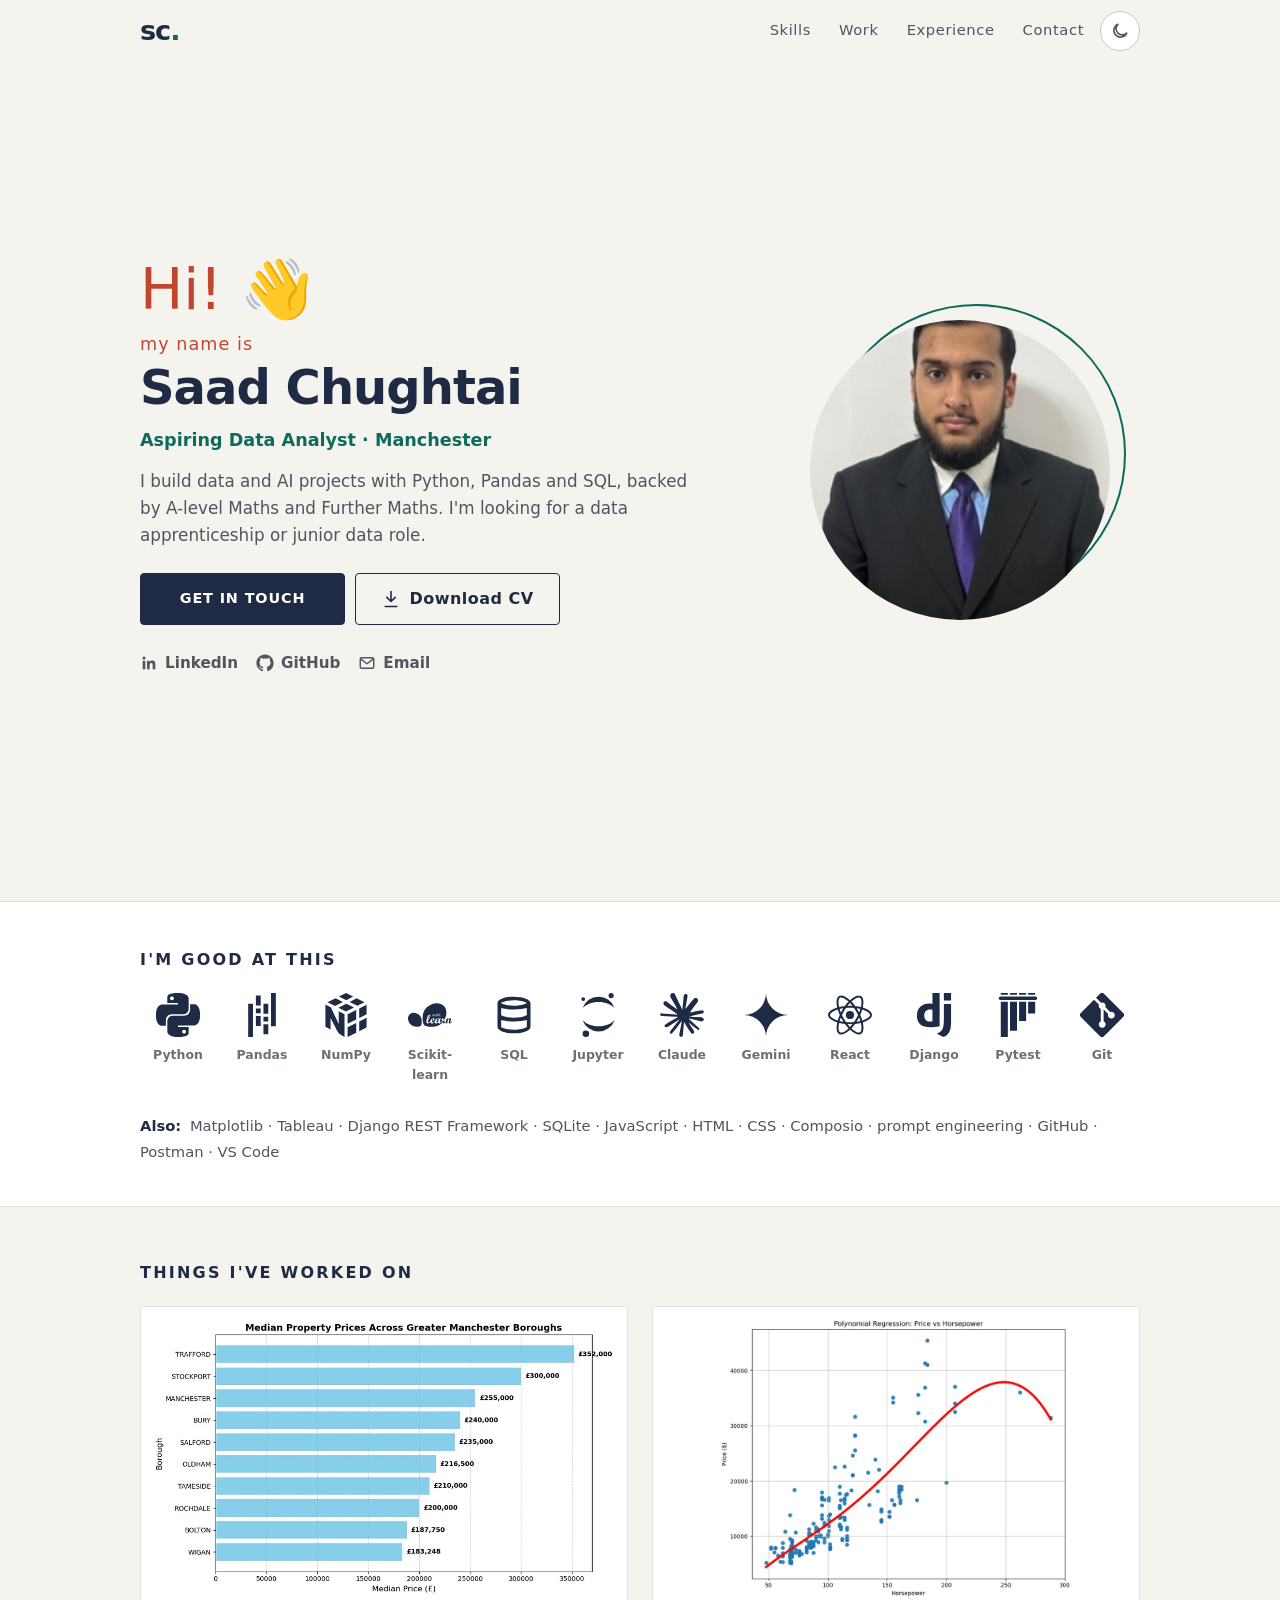
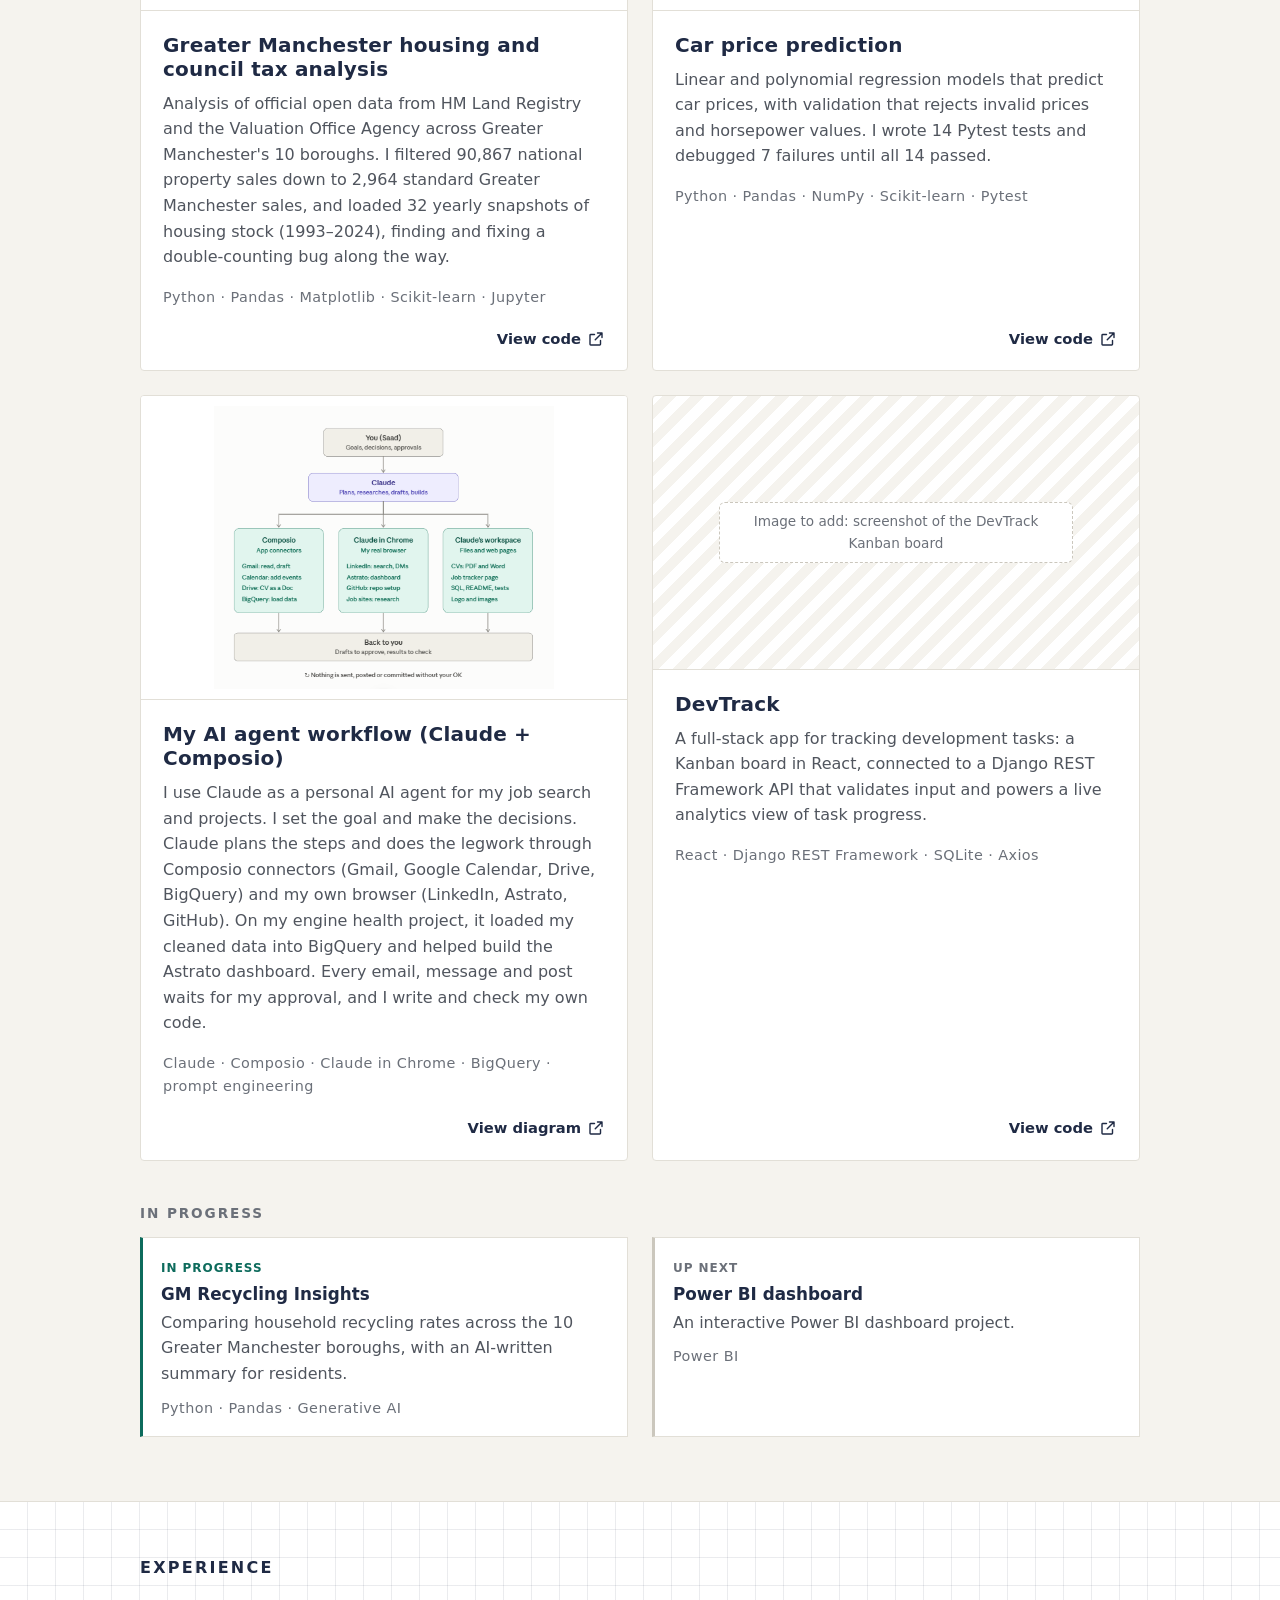
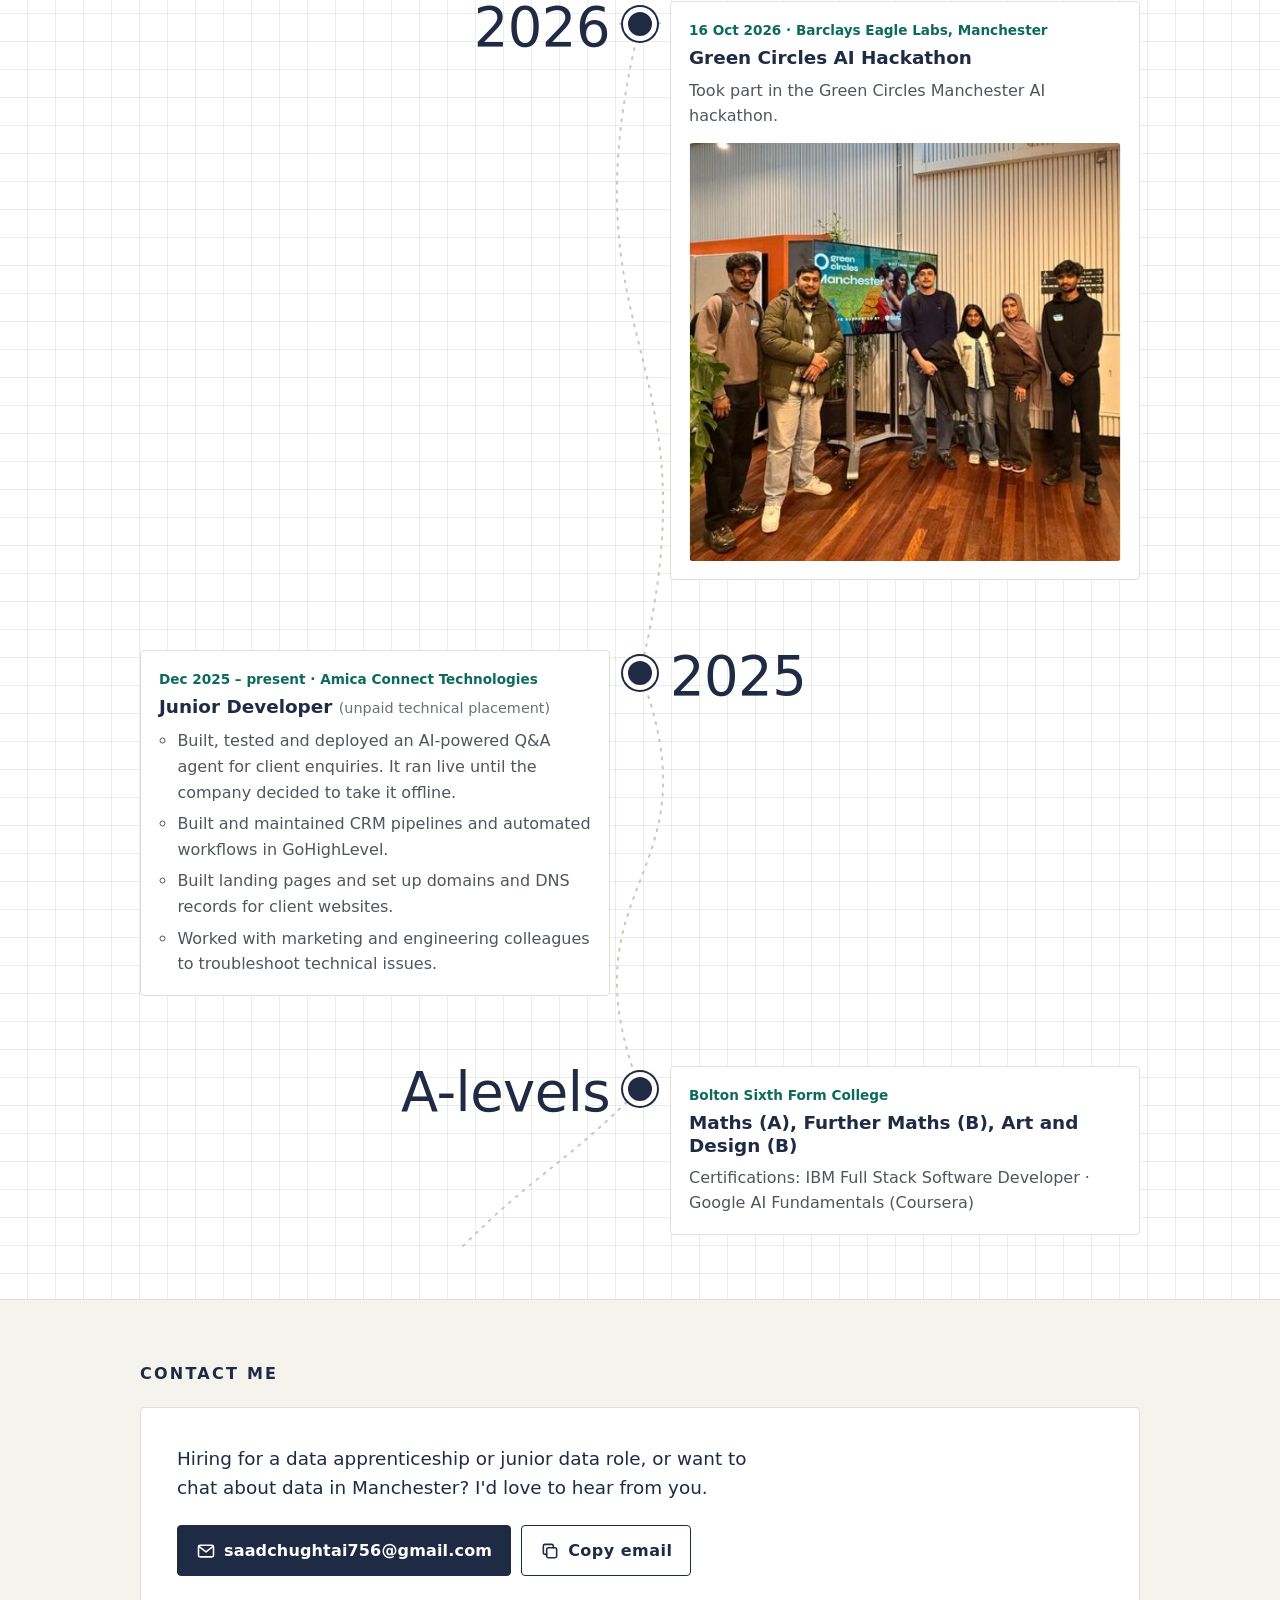
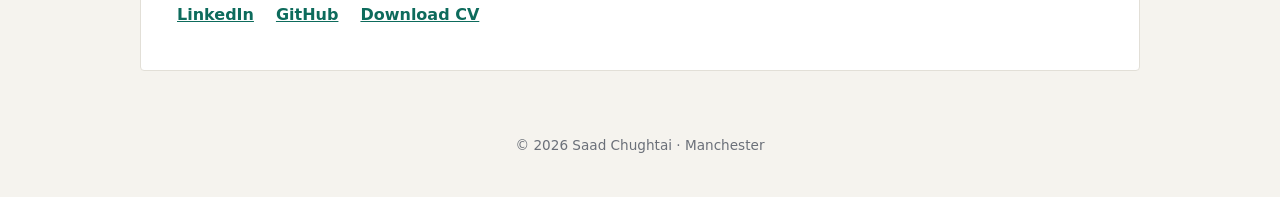
==== index.html @ 6f30371e "Add AI agent workflow diagram and updated description Co-Authored-By: Claude Opus 5.5 <noreply@anthr" ====
<!doctype html>
<html lang="en-GB">
<head>
  <meta charset="utf-8">
  <meta name="viewport" content="width=device-width, initial-scale=1">
  <title>Saad Chughtai – Aspiring Data Analyst, Manchester</title>
  <meta name="description" content="Saad Chughtai – aspiring Data Analyst in Manchester looking for a data apprenticeship or junior data role. Python, Pandas, SQL and AI projects.">
  <meta name="theme-color" content="#f5f3ee" media="(prefers-color-scheme: light)">
  <meta name="theme-color" content="#0f1417" media="(prefers-color-scheme: dark)">

  <!-- Link preview (LinkedIn, WhatsApp, etc.) -->
  <meta property="og:type" content="website">
  <meta property="og:title" content="Saad Chughtai – Aspiring Data Analyst, Manchester">
  <meta property="og:description" content="Data and AI projects with Python, Pandas and SQL. Looking for a data apprenticeship or junior data role.">
  <meta property="og:url" content="https://sc-freelance.github.io/">
  <meta property="og:image" content="https://sc-freelance.github.io/images/headshot.jpg">

  <link rel="icon" href="images/favicon.svg" type="image/svg+xml">
  <link rel="stylesheet" href="styles.css?v=2">
  <script>
    /* Apply a saved light/dark choice before the page paints, and mark that JS is on */
    document.documentElement.classList.add('js');
    try { var t = localStorage.getItem('theme'); if (t) document.documentElement.dataset.theme = t; } catch (e) {}
  </script>
</head>
<body>
  <a class="skip" href="#work">Skip to projects</a>

  <!-- ============ TOP BAR ============ -->
  <header class="topbar">
    <div class="topbar-inner">
      <a class="mark" href="#top" aria-label="Saad Chughtai, back to top">sc<span>.</span></a>
      <nav class="nav" aria-label="Sections">
        <a class="nav-skills" href="#skills">Skills</a>
        <a href="#work">Work</a>
        <a href="#experience">Experience</a>
        <a href="#contact">Contact</a>
      </nav>
      <button class="theme-toggle" type="button" aria-label="Switch between light and dark mode">
        <svg class="i-sun" viewBox="0 0 24 24" aria-hidden="true"><circle cx="12" cy="12" r="4"/><path d="M12 2v2M12 20v2M4.9 4.9l1.4 1.4M17.7 17.7l1.4 1.4M2 12h2M20 12h2M4.9 19.1l1.4-1.4M17.7 6.3l1.4-1.4"/></svg>
        <svg class="i-moon" viewBox="0 0 24 24" aria-hidden="true"><path d="M20 14.5A8 8 0 1 1 9.5 4a6.5 6.5 0 0 0 10.5 10.5Z"/></svg>
      </button>
    </div>
  </header>

  <!-- ============ SIDE RAIL (wide screens only) ============ -->
  <aside class="rail" aria-label="Quick links">
    <a class="rail-top" href="#top"><svg viewBox="0 0 24 24" aria-hidden="true"><path d="M12 20V4M5 11l7-7 7 7"/></svg><span>back to top</span></a>
    <div class="rail-social">
      <a href="https://github.com/sc-freelance" target="_blank" rel="noopener" aria-label="GitHub"><svg class="fill" viewBox="0 0 24 24" aria-hidden="true"><path d="M12 .5C5.65.5.5 5.65.5 12c0 5.08 3.29 9.39 7.86 10.91.58.1.79-.25.79-.56v-2c-3.2.7-3.87-1.54-3.87-1.54-.52-1.33-1.28-1.69-1.28-1.69-1.04-.71.08-.7.08-.7 1.15.08 1.76 1.18 1.76 1.18 1.03 1.76 2.69 1.25 3.35.96.1-.75.4-1.25.73-1.54-2.55-.29-5.24-1.28-5.24-5.69 0-1.26.45-2.29 1.18-3.1-.12-.29-.51-1.46.11-3.05 0 0 .97-.31 3.17 1.18a11 11 0 0 1 5.77 0c2.2-1.49 3.17-1.18 3.17-1.18.63 1.59.23 2.76.11 3.05.74.81 1.18 1.84 1.18 3.1 0 4.42-2.69 5.39-5.25 5.68.41.36.78 1.06.78 2.14v3.17c0 .31.21.67.8.56A11.5 11.5 0 0 0 23.5 12C23.5 5.65 18.35.5 12 .5Z"/></svg></a>
      <a href="https://www.linkedin.com/in/saad-chughtai-b77506301" target="_blank" rel="noopener" aria-label="LinkedIn"><svg class="fill" viewBox="0 0 24 24" aria-hidden="true"><path d="M20.45 20.45h-3.55v-5.57c0-1.33-.03-3.04-1.85-3.04-1.85 0-2.14 1.45-2.14 2.94v5.67H9.36V9h3.41v1.56h.05c.48-.9 1.64-1.85 3.37-1.85 3.6 0 4.27 2.37 4.27 5.46v6.28ZM5.34 7.43a2.06 2.06 0 1 1 0-4.12 2.06 2.06 0 0 1 0 4.12ZM7.12 20.45H3.56V9h3.56v11.45Z"/></svg></a>
      <a href="mailto:saadchughtai756@gmail.com" aria-label="Email"><svg viewBox="0 0 24 24" aria-hidden="true"><rect x="3" y="5" width="18" height="14" rx="2"/><path d="m3.5 6.5 8.5 6.5 8.5-6.5"/></svg></a>
    </div>
  </aside>

  <main id="top">
    <!-- ============ HERO ============ -->
    <section class="hero" aria-labelledby="hero-name">
      <div class="hero-text">
        <p class="hello">Hi! <span class="wave" aria-hidden="true">👋</span></p>
        <h1 id="hero-name"><span class="my-name">my name is</span> Saad Chughtai</h1>
        <p class="role">Aspiring Data Analyst · Manchester</p>
        <p class="pitch">I build data and AI projects with Python, Pandas and SQL, backed by A-level Maths and Further Maths. I'm looking for a data apprenticeship or junior data role.</p>
        <div class="hero-actions">
          <a class="btn btn-primary" href="#contact">Get in touch</a>
          <a class="btn" href="cv/Saad-Chughtai-CV.pdf" download>
            <svg viewBox="0 0 24 24" aria-hidden="true"><path d="M12 3v12M7 10l5 5 5-5M5 21h14"/></svg>
            Download CV
          </a>
        </div>
        <p class="hero-social">
          <a href="https://www.linkedin.com/in/saad-chughtai-b77506301" target="_blank" rel="noopener"><svg class="fill" viewBox="0 0 24 24" aria-hidden="true"><path d="M20.45 20.45h-3.55v-5.57c0-1.33-.03-3.04-1.85-3.04-1.85 0-2.14 1.45-2.14 2.94v5.67H9.36V9h3.41v1.56h.05c.48-.9 1.64-1.85 3.37-1.85 3.6 0 4.27 2.37 4.27 5.46v6.28ZM5.34 7.43a2.06 2.06 0 1 1 0-4.12 2.06 2.06 0 0 1 0 4.12ZM7.12 20.45H3.56V9h3.56v11.45Z"/></svg>LinkedIn</a>
          <a href="https://github.com/sc-freelance" target="_blank" rel="noopener"><svg class="fill" viewBox="0 0 24 24" aria-hidden="true"><path d="M12 .5C5.65.5.5 5.65.5 12c0 5.08 3.29 9.39 7.86 10.91.58.1.79-.25.79-.56v-2c-3.2.7-3.87-1.54-3.87-1.54-.52-1.33-1.28-1.69-1.28-1.69-1.04-.71.08-.7.08-.7 1.15.08 1.76 1.18 1.76 1.18 1.03 1.76 2.69 1.25 3.35.96.1-.75.4-1.25.73-1.54-2.55-.29-5.24-1.28-5.24-5.69 0-1.26.45-2.29 1.18-3.1-.12-.29-.51-1.46.11-3.05 0 0 .97-.31 3.17 1.18a11 11 0 0 1 5.77 0c2.2-1.49 3.17-1.18 3.17-1.18.63 1.59.23 2.76.11 3.05.74.81 1.18 1.84 1.18 3.1 0 4.42-2.69 5.39-5.25 5.68.41.36.78 1.06.78 2.14v3.17c0 .31.21.67.8.56A11.5 11.5 0 0 0 23.5 12C23.5 5.65 18.35.5 12 .5Z"/></svg>GitHub</a>
          <a href="mailto:saadchughtai756@gmail.com"><svg viewBox="0 0 24 24" aria-hidden="true"><rect x="3" y="5" width="18" height="14" rx="2"/><path d="m3.5 6.5 8.5 6.5 8.5-6.5"/></svg>Email</a>
        </p>
      </div>
      <div class="hero-photo">
        <img src="images/headshot.jpg" width="272" height="272" alt="Saad Chughtai">
      </div>
    </section>

    <!-- ============ SKILLS ============ -->
    <section id="skills" class="band" aria-labelledby="skills-h">
      <div class="wrap">
        <h2 id="skills-h" class="eyebrow">I'm good at this</h2>
        <!-- Logo row. Add one with: <li><i style="--logo:url(images/logos/NAME.svg)"></i>Label</li> -->
        <ul class="logos">
          <li><i style="--logo:url(images/logos/python.svg)"></i>Python</li>
          <li><i style="--logo:url(images/logos/pandas.svg)"></i>Pandas</li>
          <li><i style="--logo:url(images/logos/numpy.svg)"></i>NumPy</li>
          <li><i style="--logo:url(images/logos/scikitlearn.svg)"></i>Scikit-learn</li>
          <li><i style="--logo:url(images/logos/sql.svg)"></i>SQL</li>
          <li><i style="--logo:url(images/logos/jupyter.svg)"></i>Jupyter</li>
          <li><i style="--logo:url(images/logos/claude.svg)"></i>Claude</li>
          <li><i style="--logo:url(images/logos/googlegemini.svg)"></i>Gemini</li>
          <li><i style="--logo:url(images/logos/react.svg)"></i>React</li>
          <li><i style="--logo:url(images/logos/django.svg)"></i>Django</li>
          <li><i style="--logo:url(images/logos/pytest.svg)"></i>Pytest</li>
          <li><i style="--logo:url(images/logos/git.svg)"></i>Git</li>
        </ul>
        <p class="also"><span>Also:</span> Matplotlib · Tableau · Django REST Framework · SQLite · JavaScript · HTML · CSS · Composio · prompt engineering · GitHub · Postman · VS Code</p>
      </div>
    </section>

    <!-- ============ WORK ============ -->
    <section id="work" aria-labelledby="work-h">
      <div class="wrap">
        <h2 id="work-h" class="eyebrow">Things I've worked on</h2>
        <div class="grid">

          <!-- PROJECT: GM Housing -->
          <article class="card reveal">
            <img class="shot chart" src="images/gm-housing-median-prices.jpg" width="900" height="537" loading="lazy" alt="Bar chart of median property prices across the 10 Greater Manchester boroughs, highest in Trafford and lowest in Wigan">
            <div class="card-body">
              <h3>Greater Manchester housing and council tax analysis</h3>
              <p>Analysis of official open data from HM Land Registry and the Valuation Office Agency across Greater Manchester's 10 boroughs. I filtered 90,867 national property sales down to 2,964 standard Greater Manchester sales, and loaded 32 yearly snapshots of housing stock (1993–2024), finding and fixing a double-counting bug along the way.</p>
              <p class="stack">Python · Pandas · Matplotlib · Scikit-learn · Jupyter</p>
              <a class="card-link" href="https://github.com/sc-freelance/Greater-Manchester-Housing-Property-Council-Tax-Analysis" target="_blank" rel="noopener">View code <svg viewBox="0 0 24 24" aria-hidden="true"><path d="M14 4h6v6M20 4l-9 9M18 14v5a1 1 0 0 1-1 1H5a1 1 0 0 1-1-1V7a1 1 0 0 1 1-1h5"/></svg></a>
            </div>
          </article>

          <!-- PROJECT: Car price -->
          <article class="card reveal">
            <img class="shot chart" src="images/car-price-polynomial.jpg" width="900" height="714" loading="lazy" alt="Scatter plot of car price against horsepower with a polynomial regression curve">
            <div class="card-body">
              <h3>Car price prediction</h3>
              <p>Linear and polynomial regression models that predict car prices, with validation that rejects invalid prices and horsepower values. I wrote 14 Pytest tests and debugged 7 failures until all 14 passed.</p>
              <p class="stack">Python · Pandas · NumPy · Scikit-learn · Pytest</p>
              <!-- TODO: replace with the exact repo link -->
              <a class="card-link" href="https://github.com/sc-freelance" target="_blank" rel="noopener">View code <svg viewBox="0 0 24 24" aria-hidden="true"><path d="M14 4h6v6M20 4l-9 9M18 14v5a1 1 0 0 1-1 1H5a1 1 0 0 1-1-1V7a1 1 0 0 1 1-1h5"/></svg></a>
            </div>
          </article>

          <!-- PROJECT: AI agent workflow -->
          <article class="card reveal">
            <img class="shot chart" src="images/ai_agent_workflow.png" width="516" height="429" loading="lazy" alt="Diagram of my AI agent workflow: I set goals and approve actions, Claude plans and builds, and works through Composio app connectors, Claude in Chrome and its own workspace, with every result coming back to me for approval">
            <div class="card-body">
              <h3>My AI agent workflow (Claude + Composio)</h3>
              <p>I use Claude as a personal AI agent for my job search and projects. I set the goal and make the decisions. Claude plans the steps and does the legwork through Composio connectors (Gmail, Google Calendar, Drive, BigQuery) and my own browser (LinkedIn, Astrato, GitHub). On my engine health project, it loaded my cleaned data into BigQuery and helped build the Astrato dashboard. Every email, message and post waits for my approval, and I write and check my own code.</p>
              <p class="stack">Claude · Composio · Claude in Chrome · BigQuery · prompt engineering</p>
              <a class="card-link" href="images/ai_agent_workflow.png" target="_blank" rel="noopener">View diagram <svg viewBox="0 0 24 24" aria-hidden="true"><path d="M14 4h6v6M20 4l-9 9M18 14v5a1 1 0 0 1-1 1H5a1 1 0 0 1-1-1V7a1 1 0 0 1 1-1h5"/></svg></a>
            </div>
          </article>

          <!-- PROJECT: DevTrack -->
          <article class="card reveal">
            <div class="shot placeholder" role="img" aria-label="Screenshot coming soon">
              <span>Image to add: screenshot of the DevTrack Kanban board</span>
            </div>
            <div class="card-body">
              <h3>DevTrack</h3>
              <p>A full-stack app for tracking development tasks: a Kanban board in React, connected to a Django REST Framework API that validates input and powers a live analytics view of task progress.</p>
              <p class="stack">React · Django REST Framework · SQLite · Axios</p>
              <a class="card-link" href="https://github.com/sc-freelance/DevTrack" target="_blank" rel="noopener">View code <svg viewBox="0 0 24 24" aria-hidden="true"><path d="M14 4h6v6M20 4l-9 9M18 14v5a1 1 0 0 1-1 1H5a1 1 0 0 1-1-1V7a1 1 0 0 1 1-1h5"/></svg></a>
            </div>
          </article>
        </div>

        <!-- In progress -->
        <h3 class="subhead">In progress</h3>
        <div class="grid grid-small">
          <article class="mini reveal">
            <span class="status status-now">In progress</span>
            <h4>GM Recycling Insights</h4>
            <p>Comparing household recycling rates across the 10 Greater Manchester boroughs, with an AI-written summary for residents.</p>
            <p class="stack">Python · Pandas · Generative AI</p>
          </article>
          <article class="mini reveal">
            <span class="status">Up next</span>
            <h4>Power BI dashboard</h4>
            <p>An interactive Power BI dashboard project.</p>
            <p class="stack">Power BI</p>
          </article>
        </div>
      </div>
    </section>

    <!-- ============ EXPERIENCE (graph-paper timeline) ============ -->
    <section id="experience" class="paper" aria-labelledby="exp-h">
      <div class="wrap">
        <h2 id="exp-h" class="eyebrow">Experience</h2>
        <div class="timeline">
          <!-- The curved line is drawn by script.js through each .dot -->
          <svg class="tl-line" aria-hidden="true"><path class="tl-track"/><path class="tl-draw"/></svg>
          <ol>
            <li class="tl-item">
              <p class="tl-year">2026</p><span class="dot" aria-hidden="true"></span>
              <div class="tl-card reveal">
                <p class="tl-when">16 Oct 2026 · Barclays Eagle Labs, Manchester</p>
                <h3>Green Circles AI Hackathon</h3>
                <p>Took part in the Green Circles Manchester AI hackathon.</p>
                <img class="photo" src="images/green-circles-hackathon.jpg" width="517" height="500" loading="lazy" alt="Saad with other participants in front of the Green Circles Manchester screen at Barclays Eagle Labs">
              </div>
            </li>

            <li class="tl-item">
              <p class="tl-year">2025</p><span class="dot" aria-hidden="true"></span>
              <div class="tl-card reveal">
                <p class="tl-when">Dec 2025 – present · Amica Connect Technologies</p>
                <h3>Junior Developer <span class="muted">(unpaid technical placement)</span></h3>
                <ul class="bullets">
                  <li>Built, tested and deployed an AI-powered Q&amp;A agent for client enquiries. It ran live until the company decided to take it offline.</li>
                  <li>Built and maintained CRM pipelines and automated workflows in GoHighLevel.</li>
                  <li>Built landing pages and set up domains and DNS records for client websites.</li>
                  <li>Worked with marketing and engineering colleagues to troubleshoot technical issues.</li>
                </ul>
              </div>
            </li>

            <li class="tl-item">
              <!-- Swap "A-levels" for the year you finished, e.g. 2025 -->
              <p class="tl-year">A-levels</p><span class="dot" aria-hidden="true"></span>
              <div class="tl-card reveal">
                <p class="tl-when">Bolton Sixth Form College</p>
                <h3>Maths (A), Further Maths (B), Art and Design (B)</h3>
                <p>Certifications: IBM Full Stack Software Developer · Google AI Fundamentals (Coursera)</p>
              </div>
            </li>
          </ol>
        </div>
      </div>
    </section>

    <!-- ============ CONTACT ============ -->
    <section id="contact" aria-labelledby="contact-h">
      <div class="wrap">
        <h2 id="contact-h" class="eyebrow">Contact me</h2>
        <div class="contact reveal">
          <p class="contact-lead">Hiring for a data apprenticeship or junior data role, or want to chat about data in Manchester? I'd love to hear from you.</p>
          <div class="email-row">
            <a class="btn btn-primary btn-big" href="mailto:saadchughtai756@gmail.com">
              <svg viewBox="0 0 24 24" aria-hidden="true"><rect x="3" y="5" width="18" height="14" rx="2"/><path d="m3.5 6.5 8.5 6.5 8.5-6.5"/></svg>
              saadchughtai756@gmail.com
            </a>
            <button class="btn copy" type="button" data-copy="saadchughtai756@gmail.com">
              <svg viewBox="0 0 24 24" aria-hidden="true"><rect x="8" y="8" width="12" height="12" rx="2"/><path d="M16 8V6a2 2 0 0 0-2-2H6a2 2 0 0 0-2 2v8a2 2 0 0 0 2 2h2"/></svg>
              <span class="copy-label" aria-live="polite">Copy email</span>
            </button>
          </div>
          <p class="contact-links">
            <a href="https://www.linkedin.com/in/saad-chughtai-b77506301" target="_blank" rel="noopener">LinkedIn</a>
            <a href="https://github.com/sc-freelance" target="_blank" rel="noopener">GitHub</a>
            <a href="cv/Saad-Chughtai-CV.pdf" download>Download CV</a>
          </p>
        </div>
      </div>
    </section>
  </main>

  <footer>
    <p>© <span id="year">2026</span> Saad Chughtai · Manchester</p>
  </footer>

  <script src="script.js?v=2" defer></script>
</body>
</html>
---- styles.css ----
/* =========================================================
   Saad Chughtai – portfolio styles
   All colours are in the :root blocks below. Change them there.
   ========================================================= */

:root {
  --bg: #f5f3ee;          /* page (warm off-white) */
  --surface: #ffffff;     /* cards, skills band */
  --ink: #1f2a44;         /* headings, primary button */
  --text: #2b2f36;
  --text-2: #50555e;
  --text-3: #6b7079;
  --line: #e2dfd7;
  --line-strong: #cbc7bd;
  --grid: rgba(31, 42, 68, 0.09);  /* graph-paper lines */
  --accent: #0d6b5c;      /* teal */
  --accent-soft: #e2f2ee;
  --warm: #c2462e;        /* "Hi!" greeting */
  --on-ink: #ffffff;
  --font: system-ui, -apple-system, "Segoe UI", Roboto, "Helvetica Neue", Arial, sans-serif;
  color-scheme: light;
}

@media (prefers-color-scheme: dark) {
  :root:not([data-theme="light"]) {
    --bg: #0f1417; --surface: #171d21; --ink: #e9ecee; --text: #dfe3e6; --text-2: #b2b9bf; --text-3: #8c949b;
    --line: #262e33; --line-strong: #36414a; --grid: rgba(255, 255, 255, 0.06);
    --accent: #5fd0b5; --accent-soft: #123129; --warm: #ff8a6e; --on-ink: #0f1417;
    color-scheme: dark;
  }
}
:root[data-theme="dark"] {
  --bg: #0f1417; --surface: #171d21; --ink: #e9ecee; --text: #dfe3e6; --text-2: #b2b9bf; --text-3: #8c949b;
  --line: #262e33; --line-strong: #36414a; --grid: rgba(255, 255, 255, 0.06);
  --accent: #5fd0b5; --accent-soft: #123129; --warm: #ff8a6e; --on-ink: #0f1417;
  color-scheme: dark;
}

/* ---------- Base ---------- */
*, *::before, *::after { box-sizing: border-box; }
html { -webkit-text-size-adjust: 100%; scroll-behavior: smooth; scroll-padding-top: 72px; }
body {
  margin: 0;
  background: var(--bg);
  color: var(--text);
  font-family: var(--font);
  font-size: 1rem;
  line-height: 1.6;
  -webkit-font-smoothing: antialiased;
}
h1, h2, h3, h4 { line-height: 1.2; margin: 0; color: var(--ink); }
p { margin: 0; }
a { color: var(--accent); }
img { max-width: 100%; display: block; }
svg { width: 20px; height: 20px; flex: none; fill: none; stroke: currentColor; stroke-width: 1.9; stroke-linecap: round; stroke-linejoin: round; }
svg.fill { fill: currentColor; stroke: none; }

:focus-visible { outline: 3px solid var(--accent); outline-offset: 3px; border-radius: 6px; }

.skip {
  position: absolute; left: 12px; top: -60px; z-index: 50;
  background: var(--ink); color: var(--on-ink);
  padding: 10px 14px; border-radius: 8px; text-decoration: none; font-weight: 600;
}
.skip:focus { top: 12px; }

.wrap { width: 100%; max-width: 1040px; margin: 0 auto; padding: 0 20px; }

.eyebrow {
  font-size: 1rem;
  font-weight: 700;
  letter-spacing: 0.14em;
  text-transform: uppercase;
  color: var(--ink);
  margin-bottom: 24px;
}

/* ---------- Top bar ---------- */
.topbar {
  position: sticky; top: 0; z-index: 20;
  background: color-mix(in srgb, var(--bg) 88%, transparent);
  -webkit-backdrop-filter: saturate(1.4) blur(10px);
  backdrop-filter: saturate(1.4) blur(10px);
  border-bottom: 1px solid transparent;
  transition: border-color .2s;
}
.topbar.scrolled { border-bottom-color: var(--line); }
.topbar-inner {
  max-width: 1040px; margin: 0 auto; padding: 10px 20px;
  display: flex; align-items: center; gap: 16px;
}
.mark {
  font-size: 1.7rem; font-weight: 800; letter-spacing: -0.04em;
  color: var(--ink); text-decoration: none; line-height: 1;
}
.mark span { color: var(--accent); }
.nav { margin-left: auto; display: flex; gap: 18px; }
.nav a {
  color: var(--text-2); text-decoration: none;
  font-size: 0.92rem; letter-spacing: 0.04em; padding: 8px 0;
  border-bottom: 2px solid transparent;
}
.nav a:hover, .nav a.active { color: var(--ink); border-bottom-color: var(--accent); }
.nav-skills { display: none; }
.theme-toggle {
  width: 40px; height: 40px; flex: none;
  display: grid; place-items: center;
  border: 1px solid var(--line-strong); border-radius: 50%;
  background: var(--surface); color: var(--text-2); cursor: pointer;
}
.theme-toggle .i-sun { display: none; }
:root[data-theme="dark"] .theme-toggle .i-sun { display: block; }
:root[data-theme="dark"] .theme-toggle .i-moon { display: none; }
@media (prefers-color-scheme: dark) {
  :root:not([data-theme="light"]) .theme-toggle .i-sun { display: block; }
  :root:not([data-theme="light"]) .theme-toggle .i-moon { display: none; }
}

/* ---------- Side rail (wide screens) ---------- */
.rail { display: none; }
@media (min-width: 1180px) {
  .rail {
    display: flex; flex-direction: column; justify-content: space-between; align-items: center;
    position: fixed; left: 22px; top: 90px; bottom: 0; z-index: 10;
    opacity: 0; transition: opacity .3s;
  }
  .rail.show { opacity: 1; }
  .rail a { color: var(--ink); text-decoration: none; }
  .rail-top { display: flex; flex-direction: column; align-items: center; gap: 10px; }
  .rail-top svg { width: 26px; height: 26px; }
  .rail-top span { writing-mode: vertical-rl; font-size: 0.85rem; letter-spacing: 0.16em; }
  .rail-social { display: flex; flex-direction: column; align-items: center; gap: 16px; }
  .rail-social::after { content: ""; width: 1.5px; height: 80px; background: var(--ink); margin-top: 6px; }
  .rail-social a:hover, .rail-top:hover { color: var(--accent); }
}

/* ---------- Hero ---------- */
.hero {
  max-width: 1040px; margin: 0 auto;
  padding: 28px 20px 48px;
  display: flex; flex-direction: column-reverse; gap: 24px;
}
.hello {
  font-size: clamp(2.4rem, 10vw, 3.6rem);
  font-weight: 500; color: var(--warm); line-height: 1.1;
}
.wave { display: inline-block; transform-origin: 70% 80%; }
.js .wave { animation: wave 2.2s ease-in-out 0.6s 2; }
@keyframes wave { 0%, 60%, 100% { transform: rotate(0); } 10%, 30% { transform: rotate(14deg); } 20% { transform: rotate(-8deg); } 40% { transform: rotate(-4deg); } 50% { transform: rotate(10deg); } }
.hero h1 {
  margin-top: 12px;
  font-size: clamp(2rem, 8.5vw, 3rem);
  font-weight: 800; letter-spacing: -0.02em;
}
.my-name {
  display: block;
  font-size: 1.1rem; font-weight: 500; letter-spacing: 0.06em;
  color: var(--warm); margin-bottom: 4px;
}
.role { margin-top: 10px; font-size: 1.1rem; font-weight: 600; color: var(--accent); }
.pitch { margin-top: 14px; font-size: 1.05rem; color: var(--text-2); max-width: 34em; }

.hero-actions { margin-top: 24px; display: grid; grid-template-columns: 1fr 1fr; gap: 10px; max-width: 420px; }
.hero-actions .btn { padding: 12px 10px; white-space: nowrap; }
.hero-actions .btn-primary { letter-spacing: 0.06em; }
.btn {
  display: inline-flex; align-items: center; justify-content: center; gap: 8px;
  min-height: 50px; padding: 12px 18px;
  border: 1.5px solid var(--ink); border-radius: 4px;
  background: transparent; color: var(--ink);
  font: inherit; font-weight: 600; letter-spacing: 0.03em;
  text-decoration: none; cursor: pointer;
  min-width: 0; overflow-wrap: anywhere;
  transition: background .15s, color .15s, transform .1s;
}
.btn:hover { background: var(--ink); color: var(--on-ink); }
.btn:active { transform: scale(0.98); }
.btn-primary { background: var(--ink); color: var(--on-ink); text-transform: uppercase; font-size: 0.9rem; letter-spacing: 0.1em; }
.btn-primary:hover { background: var(--accent); border-color: var(--accent); color: var(--on-ink); }

.hero-social { margin-top: 20px; display: flex; flex-wrap: wrap; gap: 18px; }
.hero-social a {
  display: inline-flex; align-items: center; gap: 7px;
  color: var(--text-2); text-decoration: none; font-weight: 600; font-size: 0.95rem; padding: 6px 0;
}
.hero-social a:hover { color: var(--accent); }
.hero-social svg { width: 18px; height: 18px; }

.hero-photo { position: relative; width: 148px; }
.hero-photo::before {
  content: ""; position: absolute; inset: -10px -10px 10px 10px;
  border: 2px solid var(--accent); border-radius: 50%;
}
.hero-photo img {
  position: relative; width: 100%; height: auto; aspect-ratio: 1;
  border-radius: 50%; object-fit: cover;
}

/* ---------- Skills band ---------- */
.band { background: var(--surface); padding: 48px 0 40px; border-top: 1px solid var(--line); border-bottom: 1px solid var(--line); }
.logos {
  list-style: none; margin: 0; padding: 0;
  display: grid; grid-template-columns: repeat(4, 1fr); gap: 22px 8px;
}
.logos li {
  display: flex; flex-direction: column; align-items: center; gap: 8px;
  font-size: 0.78rem; font-weight: 600; color: var(--text-3); text-align: center;
}
.logos i {
  width: 40px; height: 40px; display: block;
  background: var(--ink);
  -webkit-mask: var(--logo) center / contain no-repeat;
  mask: var(--logo) center / contain no-repeat;
  transition: background .2s, transform .2s;
}
.logos li:hover i { background: var(--accent); transform: translateY(-3px); }
.also { margin-top: 28px; color: var(--text-2); font-size: 0.92rem; line-height: 1.8; }
.also span { font-weight: 700; color: var(--ink); margin-right: 4px; }

/* ---------- Work ---------- */
#work { padding: 56px 0 24px; }
.grid { display: grid; gap: 20px; }
.card {
  position: relative;
  background: var(--surface);
  border: 1px solid var(--line);
  border-radius: 4px;
  overflow: hidden;
  display: flex; flex-direction: column;
  transition: transform .2s, box-shadow .2s;
}
.card:hover { transform: translateY(-4px); box-shadow: 0 14px 30px -18px rgba(0, 0, 0, .35); }
.card-body { padding: 22px 22px 20px; display: flex; flex-direction: column; flex: 1; }
.card h3 { font-size: 1.25rem; font-weight: 600; letter-spacing: 0.01em; }
.card-body > p { margin-top: 10px; color: var(--text-2); }
.stack { margin-top: 16px !important; color: var(--text-3) !important; font-size: 0.9rem; letter-spacing: 0.03em; }
.card-link {
  margin-top: auto; padding-top: 18px; align-self: flex-end;
  display: inline-flex; align-items: center; gap: 6px;
  color: var(--ink); font-weight: 600; text-decoration: none; font-size: 0.92rem;
}
.card-link:hover { color: var(--accent); }
.card-link svg { width: 18px; height: 18px; }

.shot { width: 100%; aspect-ratio: 16 / 9; object-fit: cover; border-bottom: 1px solid var(--line); }
.shot.chart { height: auto; aspect-ratio: 16 / 10; object-fit: contain; background: #fff; padding: 10px; }
.placeholder {
  display: grid; place-items: center; padding: 18px;
  background: repeating-linear-gradient(-45deg, var(--bg) 0 10px, transparent 10px 20px);
  color: var(--text-3); font-size: 0.85rem; text-align: center;
}
.placeholder span { background: var(--surface); border: 1px dashed var(--line-strong); border-radius: 6px; padding: 8px 12px; max-width: 26em; }

.subhead { margin: 44px 0 16px; font-size: 0.85rem; font-weight: 700; letter-spacing: 0.14em; text-transform: uppercase; color: var(--text-3); }
.mini { background: var(--surface); border: 1px solid var(--line); border-left: 3px solid var(--line-strong); padding: 16px 18px; }
.mini:has(.status-now) { border-left-color: var(--accent); }
.mini h4 { margin-top: 4px; font-size: 1.05rem; }
.mini > p { margin-top: 6px; color: var(--text-2); }
.mini .stack { margin-top: 10px !important; }
.status { font-size: 0.75rem; font-weight: 700; letter-spacing: 0.08em; text-transform: uppercase; color: var(--text-3); }
.status-now { color: var(--accent); }

/* ---------- Experience: graph paper + curved timeline ---------- */
.paper {
  margin-top: 40px;
  padding: 56px 0 64px;
  background-color: var(--surface);
  background-image:
    linear-gradient(var(--grid) 1px, transparent 1px),
    linear-gradient(90deg, var(--grid) 1px, transparent 1px);
  background-size: 28px 28px;
  background-position: -1px -1px;
  border-top: 1px solid var(--line); border-bottom: 1px solid var(--line);
}
.timeline { position: relative; }
.timeline ol { list-style: none; margin: 0; padding: 0; position: relative; z-index: 1; }
.tl-line { position: absolute; inset: 0; width: 100%; height: 100%; overflow: visible; pointer-events: none; }
.tl-line path { fill: none; stroke-linecap: round; }
.tl-track { stroke: var(--line-strong); stroke-width: 2; stroke-dasharray: 2 7; }
.tl-draw { stroke: var(--ink); stroke-width: 3; }

.tl-item { position: relative; padding: 0 0 44px 46px; }
.tl-item:last-child { padding-bottom: 0; }
.dot {
  position: absolute; left: 4px; top: 2px;
  width: 26px; height: 26px; border-radius: 50%;
  background: var(--ink); border: 5px solid var(--surface); box-shadow: 0 0 0 2px var(--ink);
}
.tl-year { font-size: 2rem; font-weight: 300; line-height: 1; color: var(--ink); letter-spacing: -0.01em; }
.tl-card { margin-top: 12px; background: var(--surface); border: 1px solid var(--line); padding: 18px; border-radius: 4px; }
.tl-when { font-size: 0.85rem; font-weight: 600; color: var(--accent); }
.tl-card h3 { margin-top: 6px; font-size: 1.15rem; font-weight: 700; }
.tl-card > p:not(.tl-when) { margin-top: 8px; color: var(--text-2); }
.muted { font-weight: 400; color: var(--text-3); font-size: 0.9rem; }
.bullets { margin: 10px 0 0; padding-left: 1.15em; color: var(--text-2); }
.bullets li + li { margin-top: 6px; }
.photo { margin-top: 14px; width: 100%; height: auto; border-radius: 4px; }

/* ---------- Contact ---------- */
#contact { padding: 64px 0 40px; }
.contact { background: var(--surface); border: 1px solid var(--line); border-radius: 4px; padding: 26px 22px; }
.contact-lead { font-size: 1.15rem; color: var(--ink); font-weight: 500; max-width: 32em; }
.email-row { margin-top: 22px; display: grid; gap: 10px; }
.btn-big { text-transform: none; letter-spacing: 0.01em; font-size: 1rem; }
.copy.copied { border-color: var(--accent); color: var(--accent); background: var(--accent-soft); }
.contact-links { margin-top: 20px; display: flex; flex-wrap: wrap; gap: 22px; }
.contact-links a { font-weight: 600; padding: 6px 0; }

footer { padding: 24px 20px 40px; text-align: center; color: var(--text-3); font-size: 0.85rem; }

/* ---------- Scroll reveal (only when JS is on and motion is OK) ---------- */
@media (prefers-reduced-motion: no-preference) {
  .js .reveal { opacity: 0; transform: translateY(22px); transition: opacity .6s ease, transform .6s ease; }
  .js .reveal.in { opacity: 1; transform: none; }
}
@media (prefers-reduced-motion: reduce) {
  html { scroll-behavior: auto; }
  .js .wave { animation: none; }
  .card:hover { transform: none; }
}

/* ---------- Tablet and up ---------- */
@media (min-width: 640px) {
  .nav { gap: 28px; }
  .nav-skills { display: inline; }
  .logos { grid-template-columns: repeat(6, 1fr); }
  .grid { grid-template-columns: 1fr 1fr; gap: 24px; }
  .email-row { grid-template-columns: auto auto; justify-content: start; }
  .contact { padding: 36px; }
}

/* ---------- Desktop ---------- */
@media (min-width: 900px) {
  .hero {
    flex-direction: row; align-items: center; justify-content: space-between;
    min-height: calc(100vh - 62px); max-height: 820px; padding: 40px 20px 64px;
  }
  .hero-text { flex: 1; max-width: 560px; }
  .hero-photo { width: 300px; margin-right: 30px; }
  .hero-photo::before { inset: -16px -16px 16px 16px; }
  .logos { grid-template-columns: repeat(12, 1fr); }
  .logos i { width: 44px; height: 44px; }

  /* Alternating timeline: year on one side, card on the other */
  .tl-item { padding: 0 0 70px; display: grid; grid-template-columns: 1fr 60px 1fr; align-items: start; }
  .tl-item .dot { position: static; grid-column: 2; justify-self: center; width: 34px; height: 34px; margin-top: 6px; }
  .tl-item .tl-year { grid-column: 1; grid-row: 1; justify-self: end; font-size: 3.4rem; }
  .tl-item .tl-card { grid-column: 3; grid-row: 1; margin-top: 0; }
  .tl-item:nth-child(even) .tl-year { grid-column: 3; justify-self: start; }
  .tl-item:nth-child(even) .tl-card { grid-column: 1; }
}
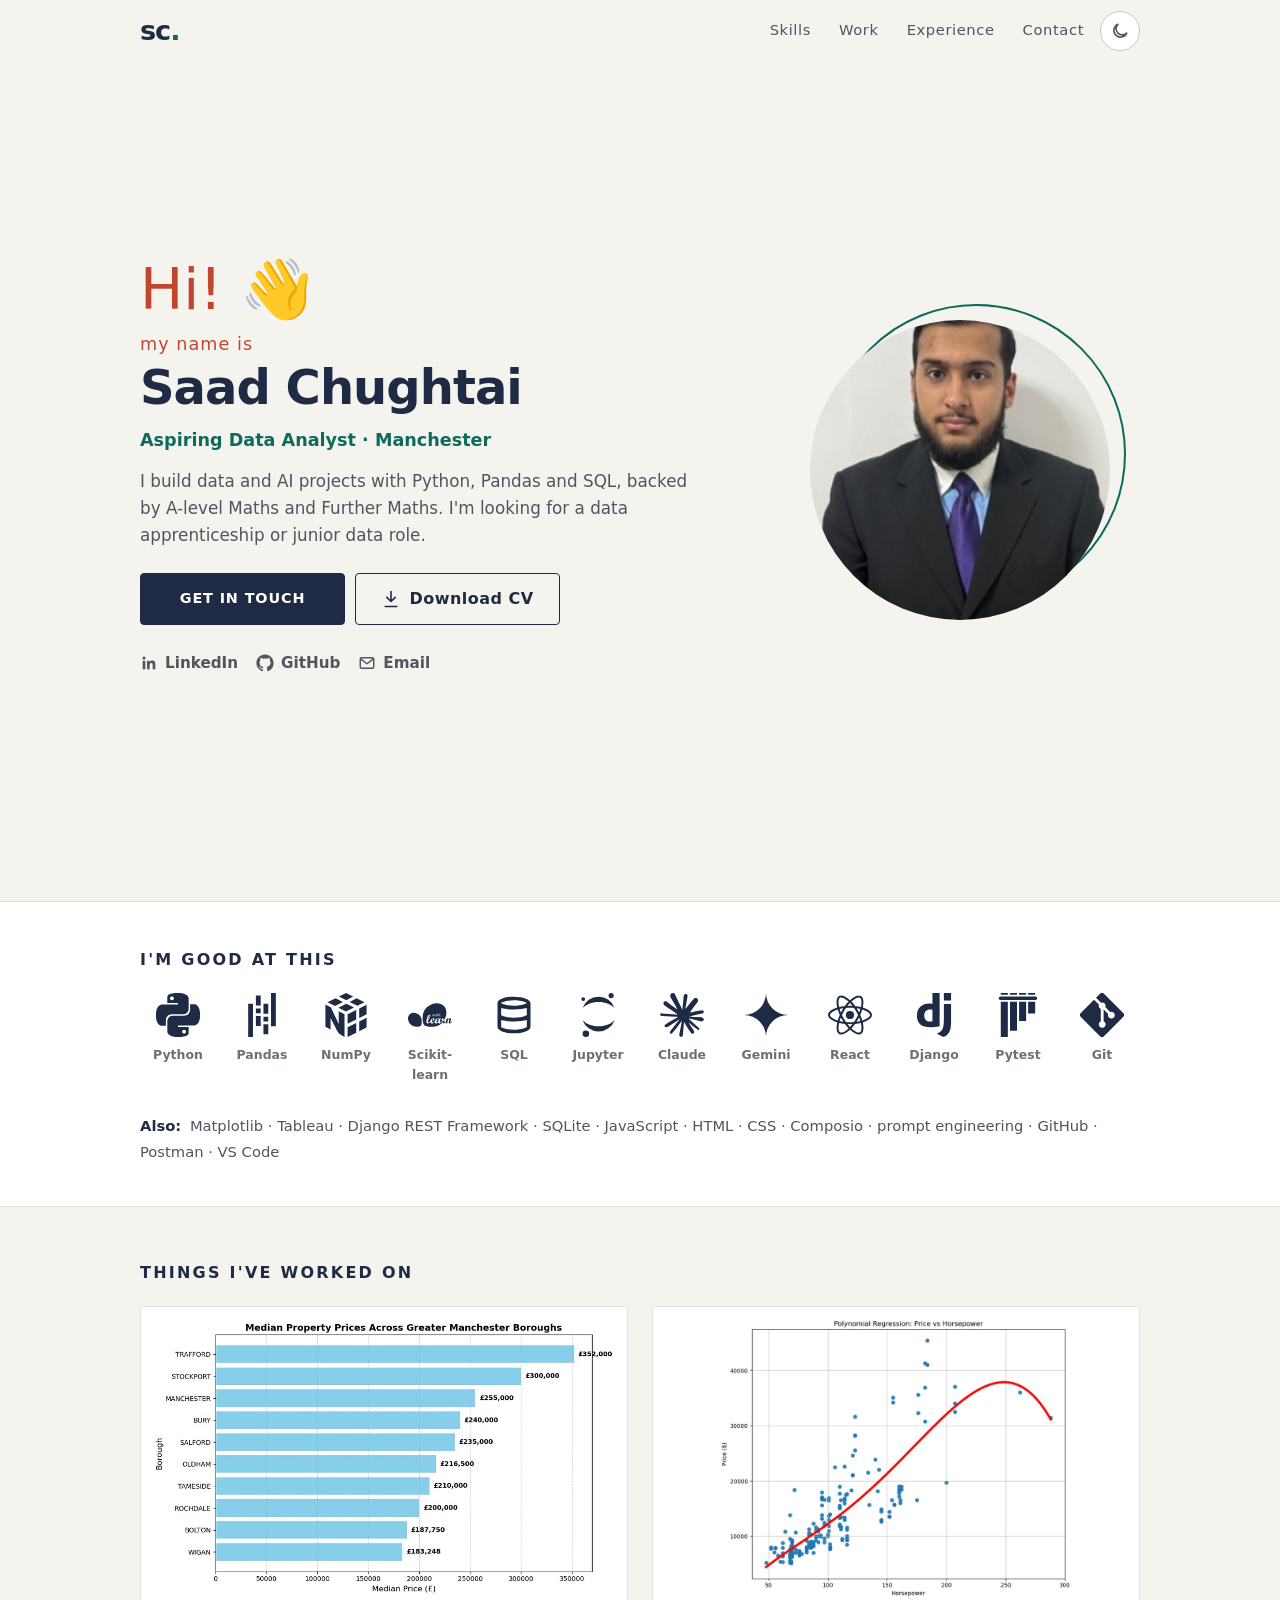
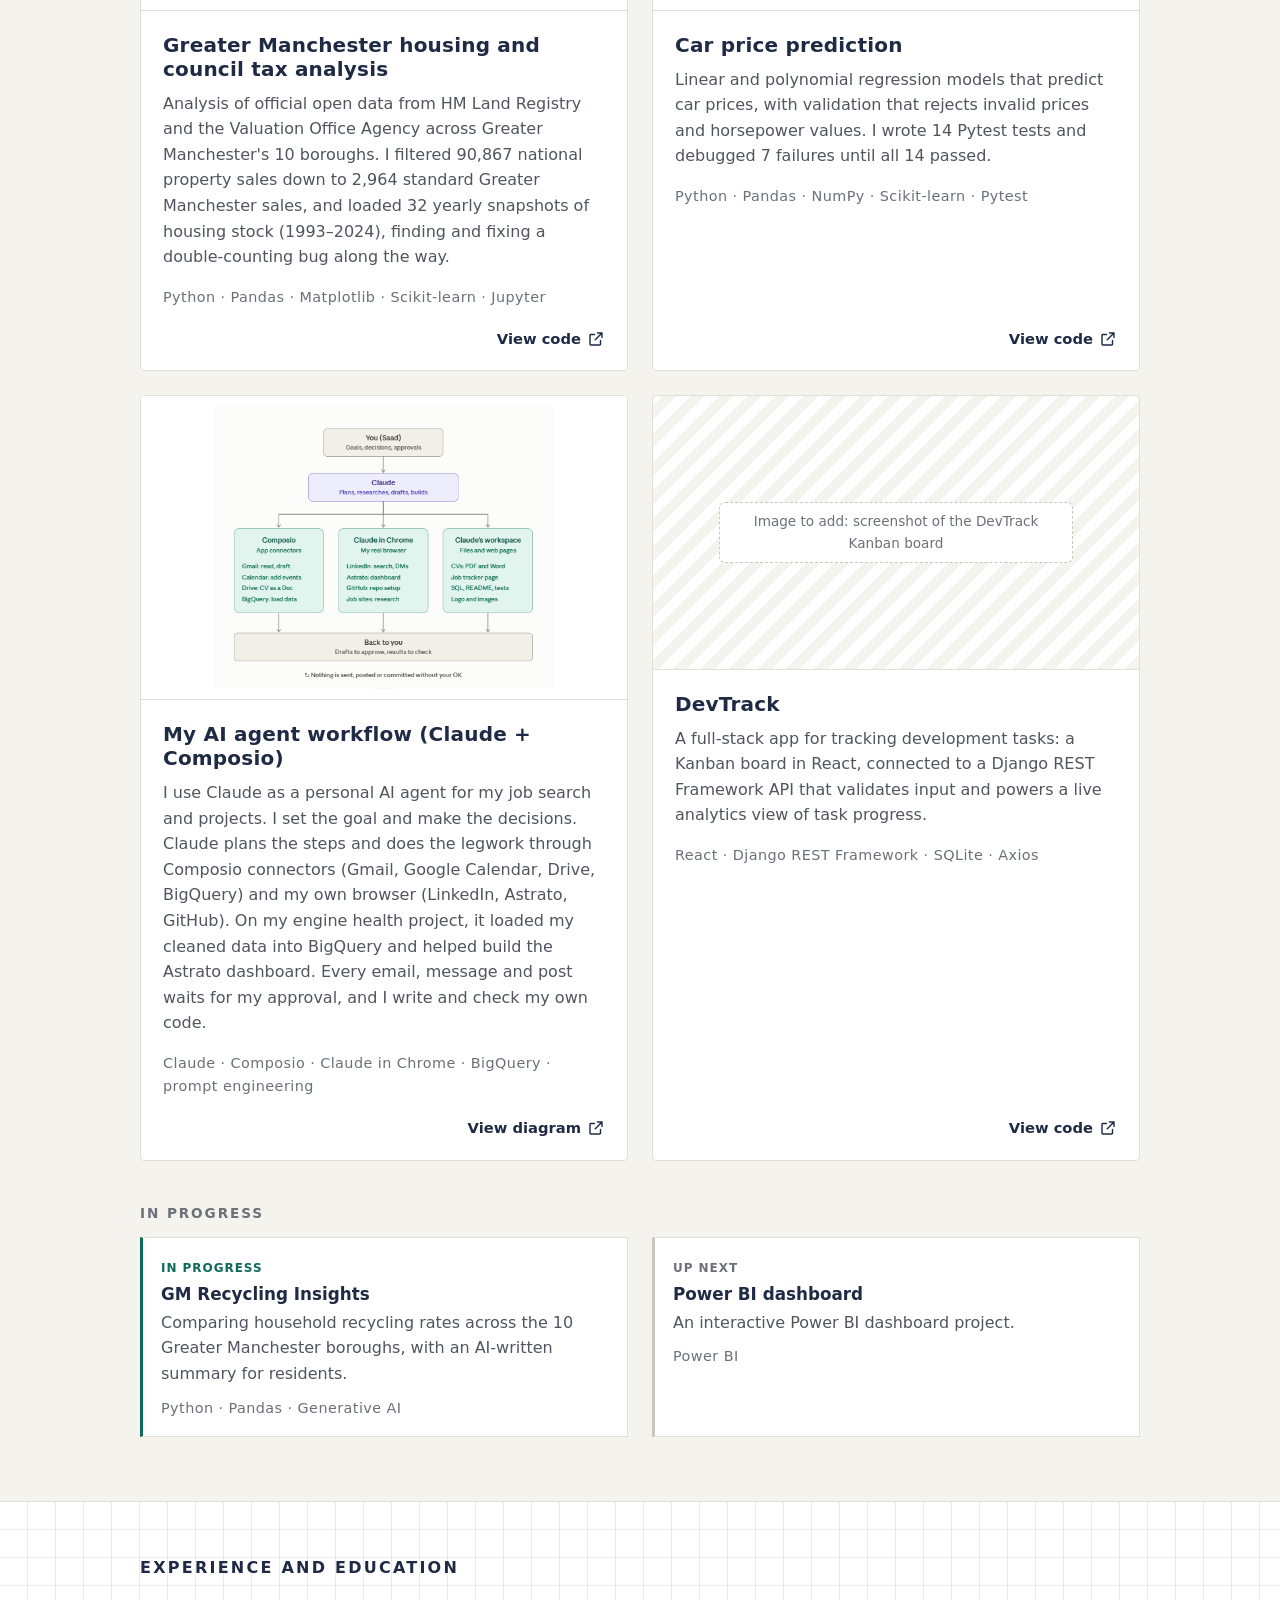
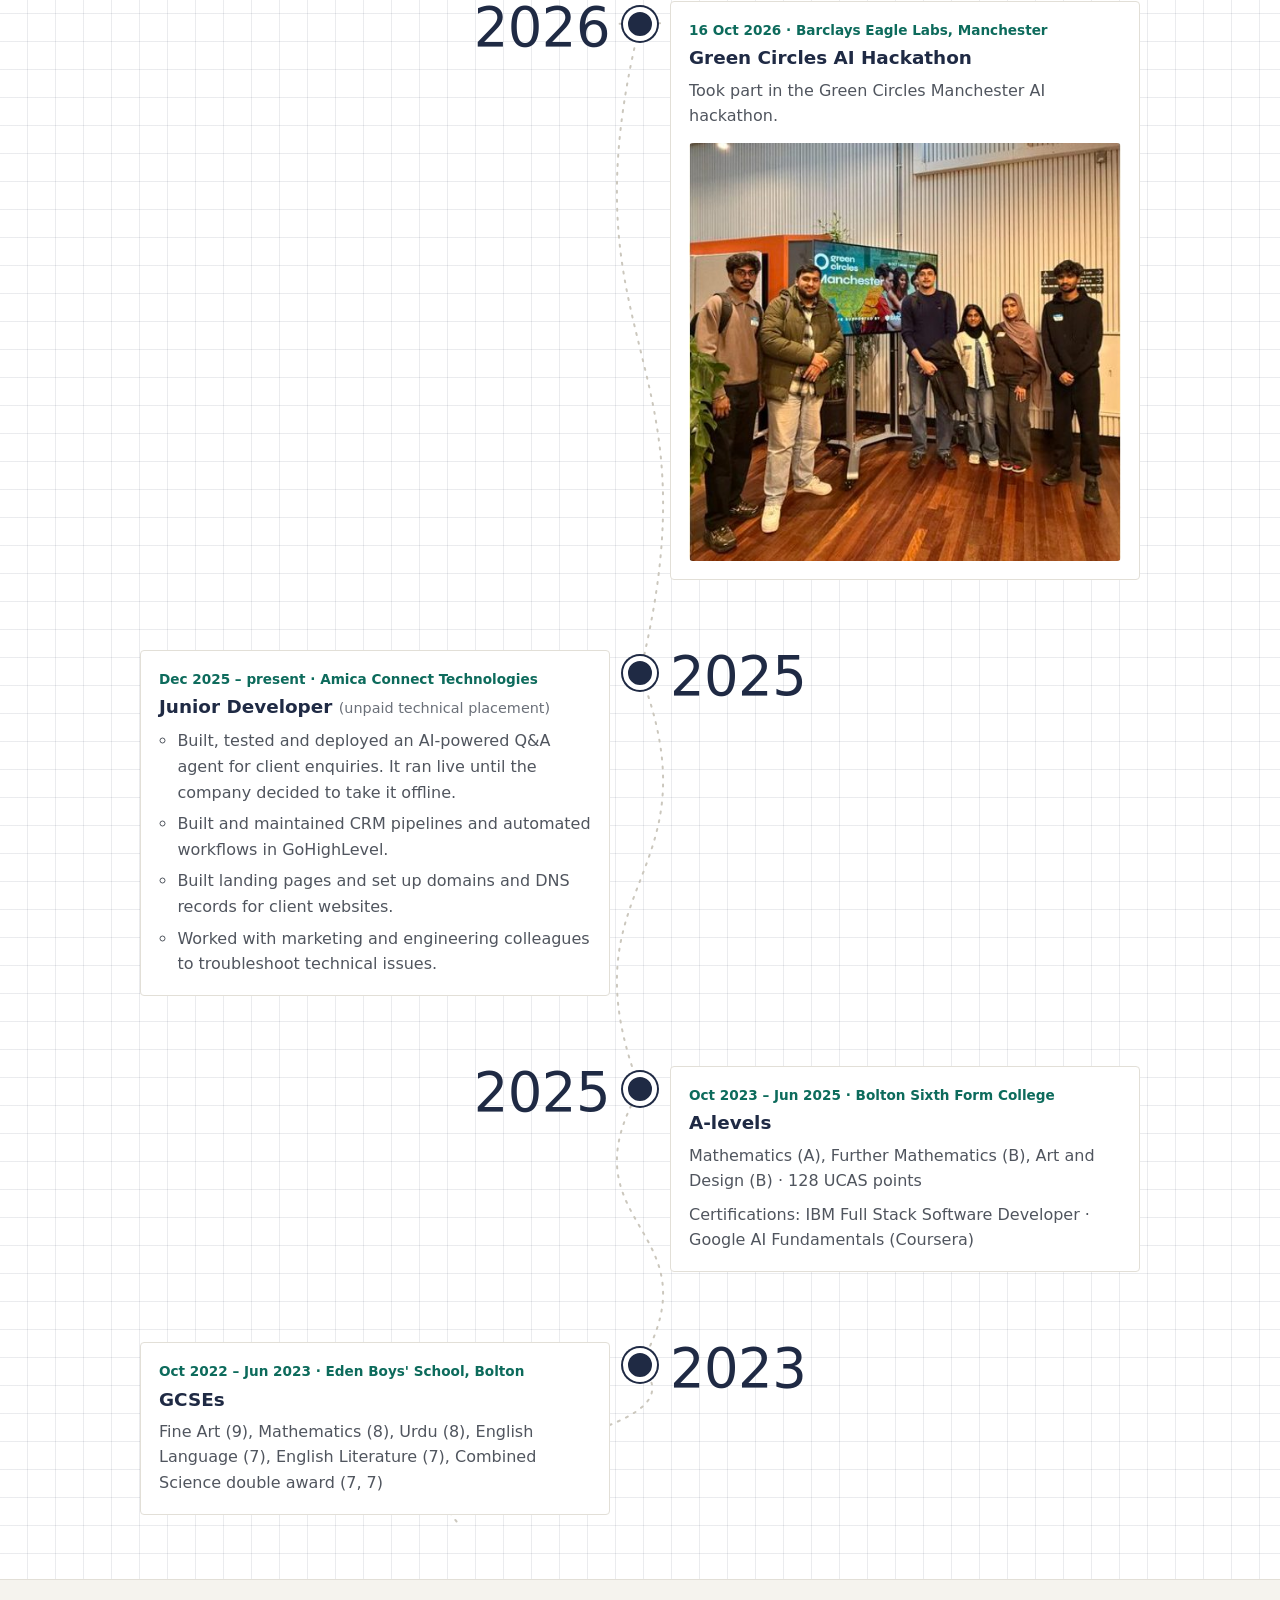
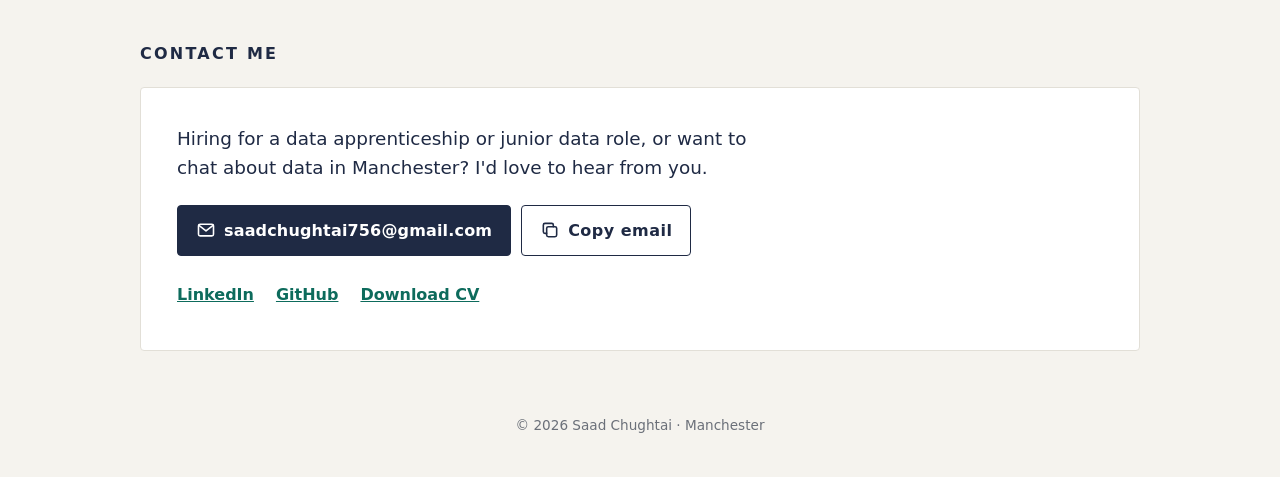
==== commit ac4085b4: "Add GCSEs and A-level dates to the timeline Co-Authored-By: Claude Opus 5.5 <noreply@anthropic.com> " ====
--- a/index.html
+++ b/index.html
@@ -178,7 +178,7 @@
     <!-- ============ EXPERIENCE (graph-paper timeline) ============ -->
     <section id="experience" class="paper" aria-labelledby="exp-h">
       <div class="wrap">
-        <h2 id="exp-h" class="eyebrow">Experience</h2>
+        <h2 id="exp-h" class="eyebrow">Experience and education</h2>
         <div class="timeline">
           <!-- The curved line is drawn by script.js through each .dot -->
           <svg class="tl-line" aria-hidden="true"><path class="tl-track"/><path class="tl-draw"/></svg>
@@ -208,12 +208,21 @@
             </li>
 
             <li class="tl-item">
-              <!-- Swap "A-levels" for the year you finished, e.g. 2025 -->
-              <p class="tl-year">A-levels</p><span class="dot" aria-hidden="true"></span>
-              <div class="tl-card reveal">
-                <p class="tl-when">Bolton Sixth Form College</p>
-                <h3>Maths (A), Further Maths (B), Art and Design (B)</h3>
+              <p class="tl-year">2025</p><span class="dot" aria-hidden="true"></span>
+              <div class="tl-card reveal">
+                <p class="tl-when">Oct 2023 – Jun 2025 · Bolton Sixth Form College</p>
+                <h3>A-levels</h3>
+                <p>Mathematics (A), Further Mathematics (B), Art and Design (B) · 128 UCAS points</p>
                 <p>Certifications: IBM Full Stack Software Developer · Google AI Fundamentals (Coursera)</p>
+              </div>
+            </li>
+
+            <li class="tl-item">
+              <p class="tl-year">2023</p><span class="dot" aria-hidden="true"></span>
+              <div class="tl-card reveal">
+                <p class="tl-when">Oct 2022 – Jun 2023 · Eden Boys' School, Bolton</p>
+                <h3>GCSEs</h3>
+                <p>Fine Art (9), Mathematics (8), Urdu (8), English Language (7), English Literature (7), Combined Science double award (7, 7)</p>
               </div>
             </li>
           </ol>
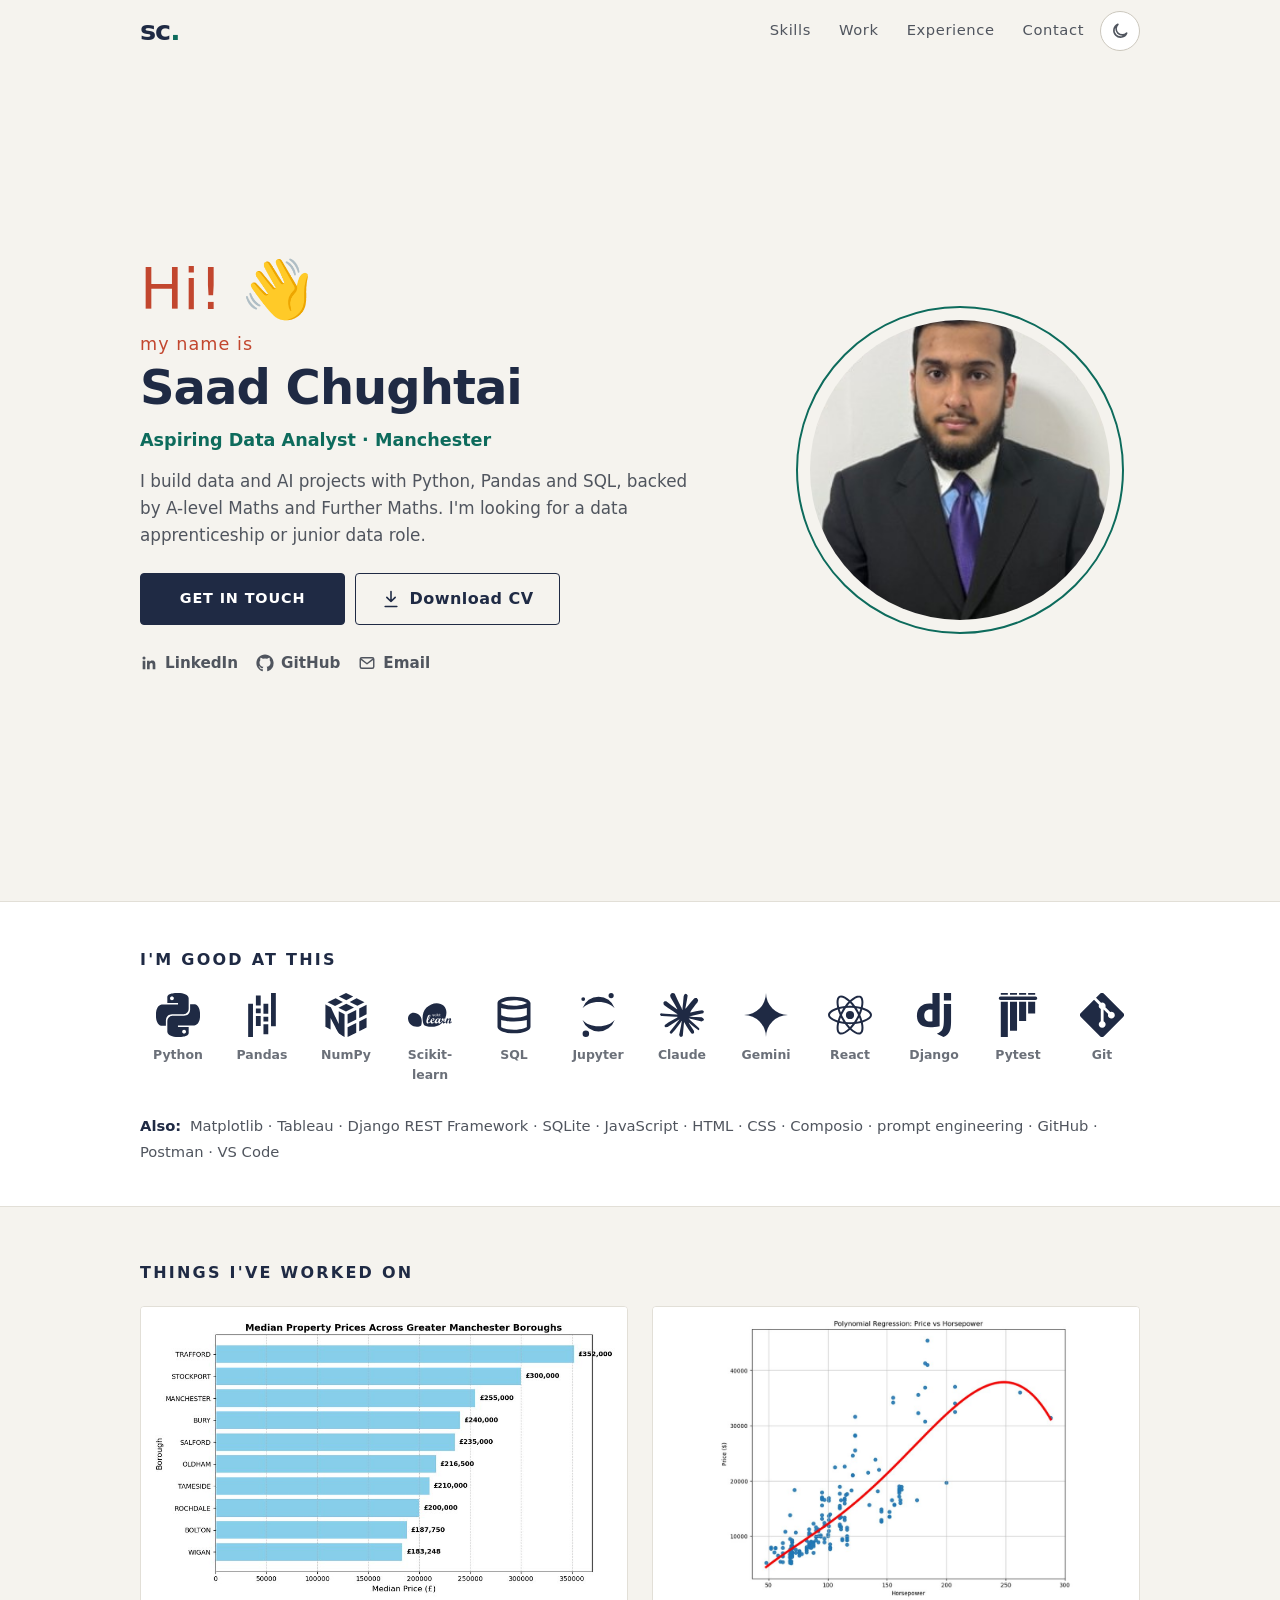
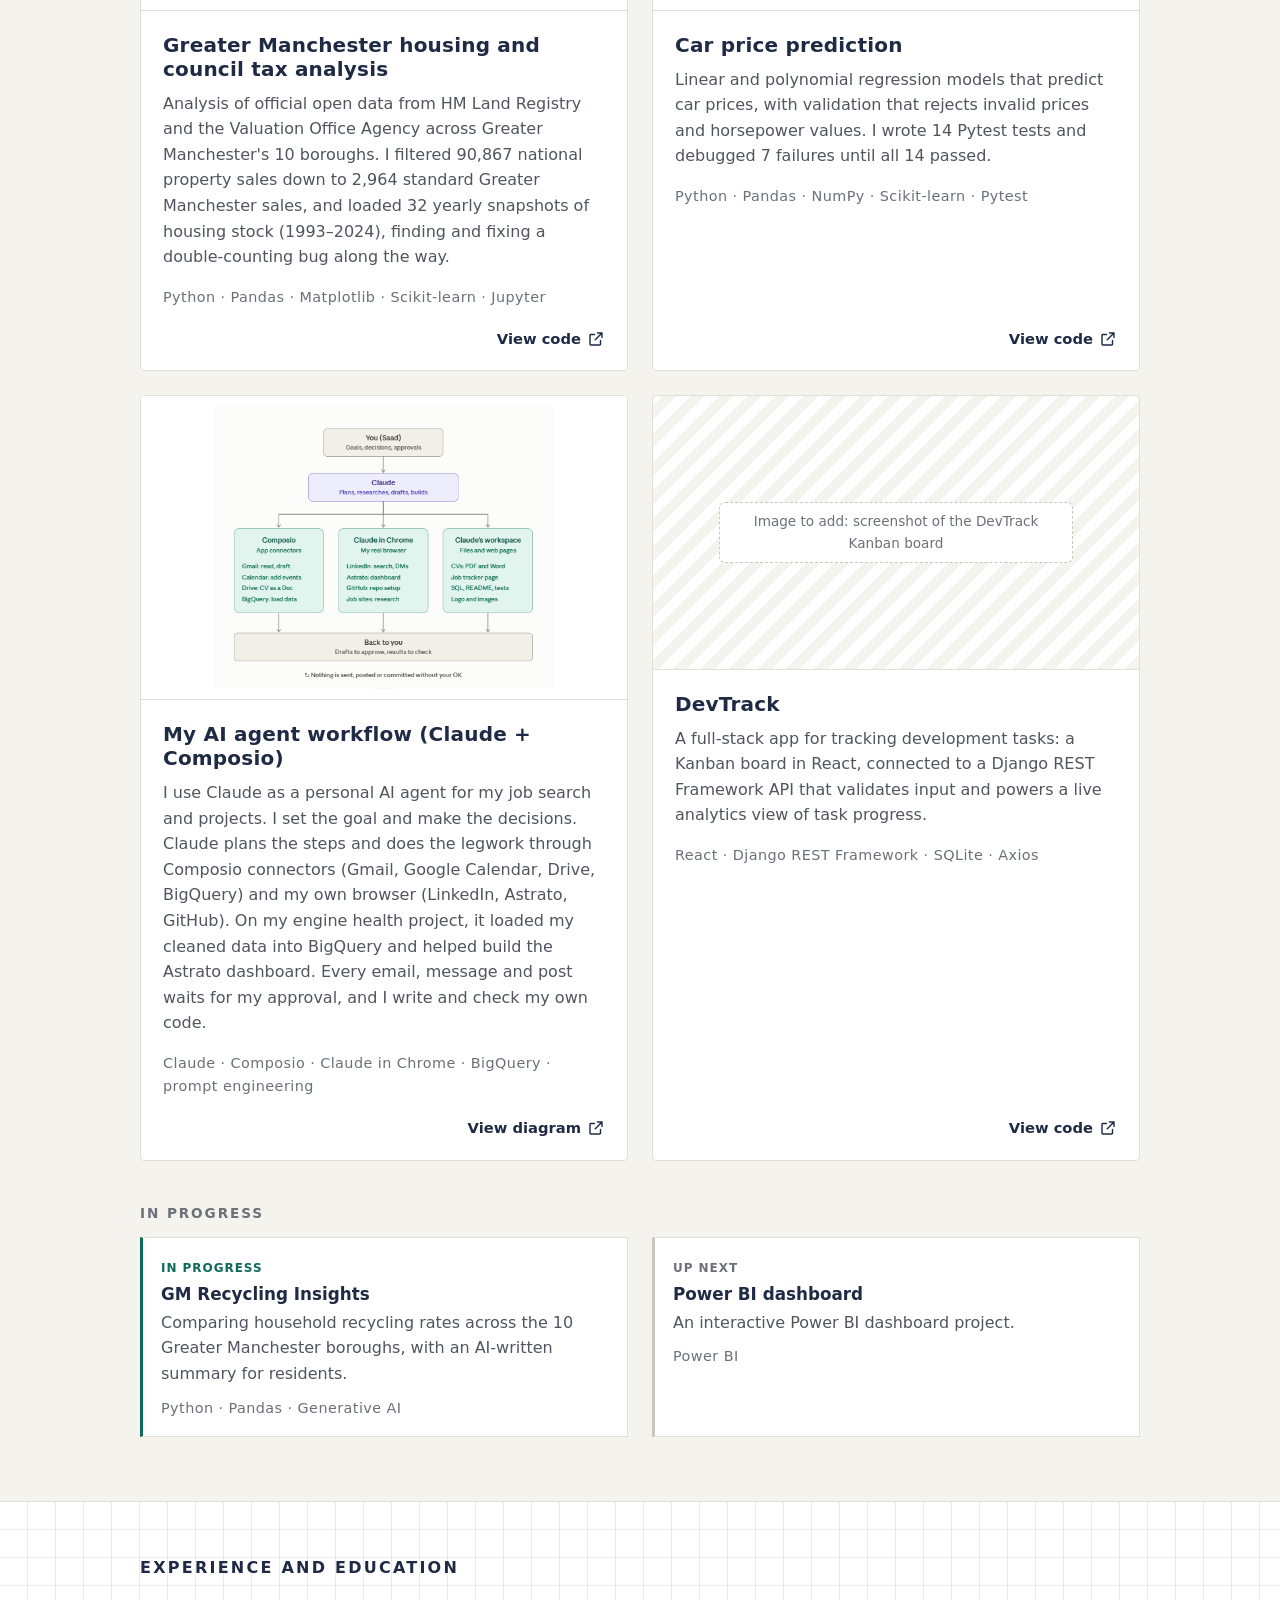
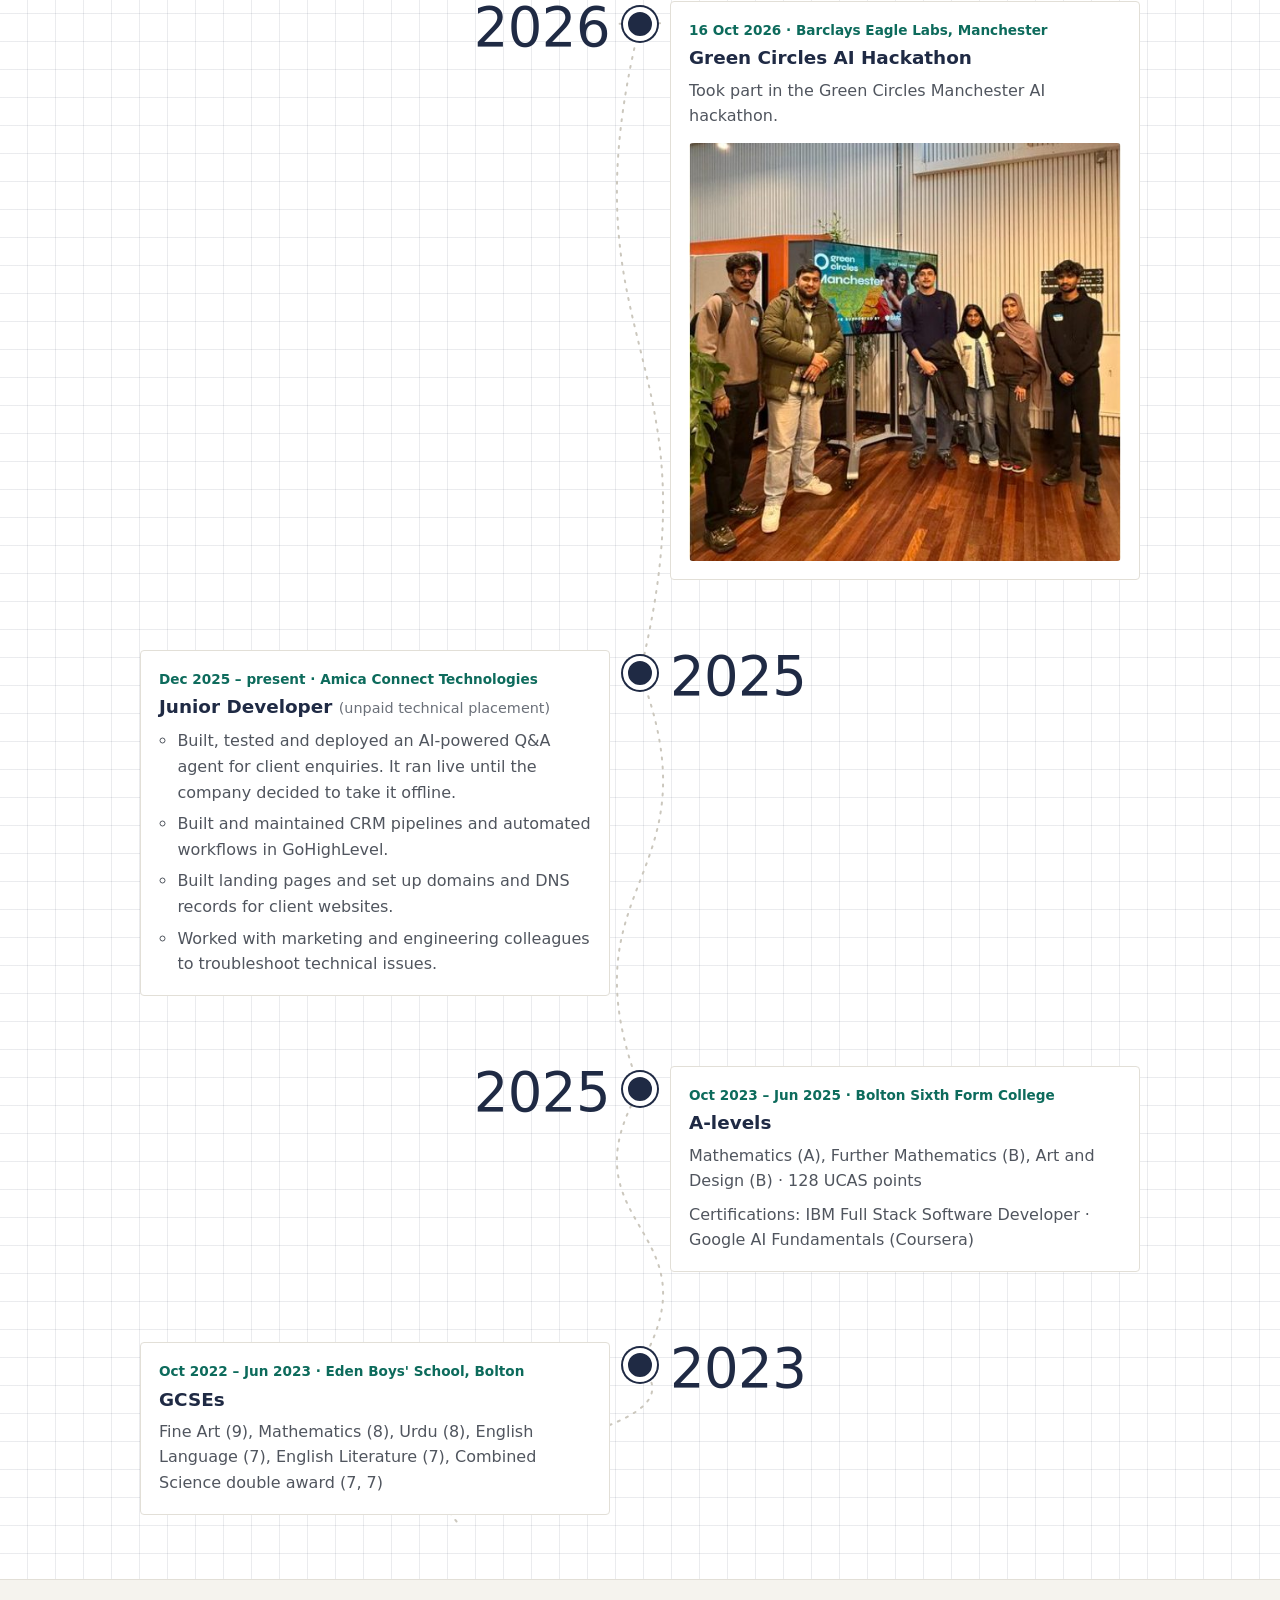
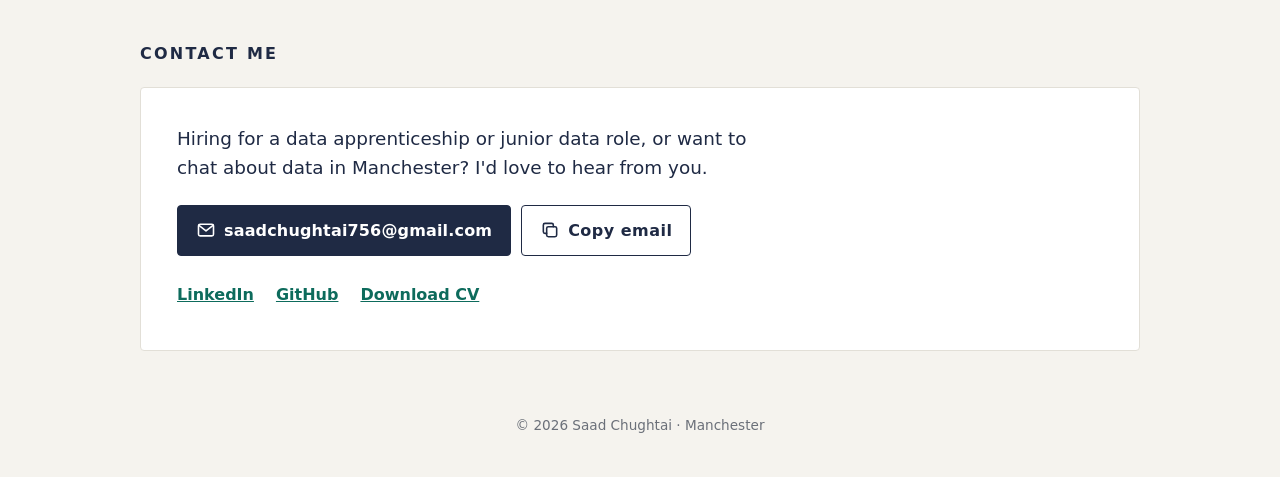
==== commit f6106607: "Centre the photo ring; add dot-grid texture and soft glow in dark mode Co-Authored-By: Claude Opus 5" ====
--- a/index.html
+++ b/index.html
@@ -16,7 +16,7 @@
   <meta property="og:image" content="https://sc-freelance.github.io/images/headshot.jpg">
 
   <link rel="icon" href="images/favicon.svg" type="image/svg+xml">
-  <link rel="stylesheet" href="styles.css?v=2">
+  <link rel="stylesheet" href="styles.css?v=3">
   <script>
     /* Apply a saved light/dark choice before the page paints, and mark that JS is on */
     document.documentElement.classList.add('js');
--- a/styles.css
+++ b/styles.css
@@ -26,6 +26,8 @@
     --bg: #0f1417; --surface: #171d21; --ink: #e9ecee; --text: #dfe3e6; --text-2: #b2b9bf; --text-3: #8c949b;
     --line: #262e33; --line-strong: #36414a; --grid: rgba(255, 255, 255, 0.06);
     --accent: #5fd0b5; --accent-soft: #123129; --warm: #ff8a6e; --on-ink: #0f1417;
+    --pattern: radial-gradient(rgba(255, 255, 255, 0.085) 1px, transparent 1.4px);
+    --glow: radial-gradient(circle at 78% 50%, rgba(95, 208, 181, 0.13), transparent 34%);
     color-scheme: dark;
   }
 }
@@ -33,6 +35,8 @@
   --bg: #0f1417; --surface: #171d21; --ink: #e9ecee; --text: #dfe3e6; --text-2: #b2b9bf; --text-3: #8c949b;
   --line: #262e33; --line-strong: #36414a; --grid: rgba(255, 255, 255, 0.06);
   --accent: #5fd0b5; --accent-soft: #123129; --warm: #ff8a6e; --on-ink: #0f1417;
+  --pattern: radial-gradient(rgba(255, 255, 255, 0.085) 1px, transparent 1.4px);
+  --glow: radial-gradient(circle at 78% 50%, rgba(95, 208, 181, 0.13), transparent 34%);
   color-scheme: dark;
 }
 
@@ -47,6 +51,8 @@
   font-size: 1rem;
   line-height: 1.6;
   -webkit-font-smoothing: antialiased;
+  background-image: var(--pattern, none);
+  background-size: 22px 22px;
 }
 h1, h2, h3, h4 { line-height: 1.2; margin: 0; color: var(--ink); }
 p { margin: 0; }
@@ -188,7 +194,7 @@
 
 .hero-photo { position: relative; width: 148px; }
 .hero-photo::before {
-  content: ""; position: absolute; inset: -10px -10px 10px 10px;
+  content: ""; position: absolute; inset: -9px;
   border: 2px solid var(--accent); border-radius: 50%;
 }
 .hero-photo img {
@@ -332,12 +338,13 @@
 /* ---------- Desktop ---------- */
 @media (min-width: 900px) {
   .hero {
+    background-image: var(--glow, none);
     flex-direction: row; align-items: center; justify-content: space-between;
     min-height: calc(100vh - 62px); max-height: 820px; padding: 40px 20px 64px;
   }
   .hero-text { flex: 1; max-width: 560px; }
   .hero-photo { width: 300px; margin-right: 30px; }
-  .hero-photo::before { inset: -16px -16px 16px 16px; }
+  .hero-photo::before { inset: -14px; }
   .logos { grid-template-columns: repeat(12, 1fr); }
   .logos i { width: 44px; height: 44px; }
 
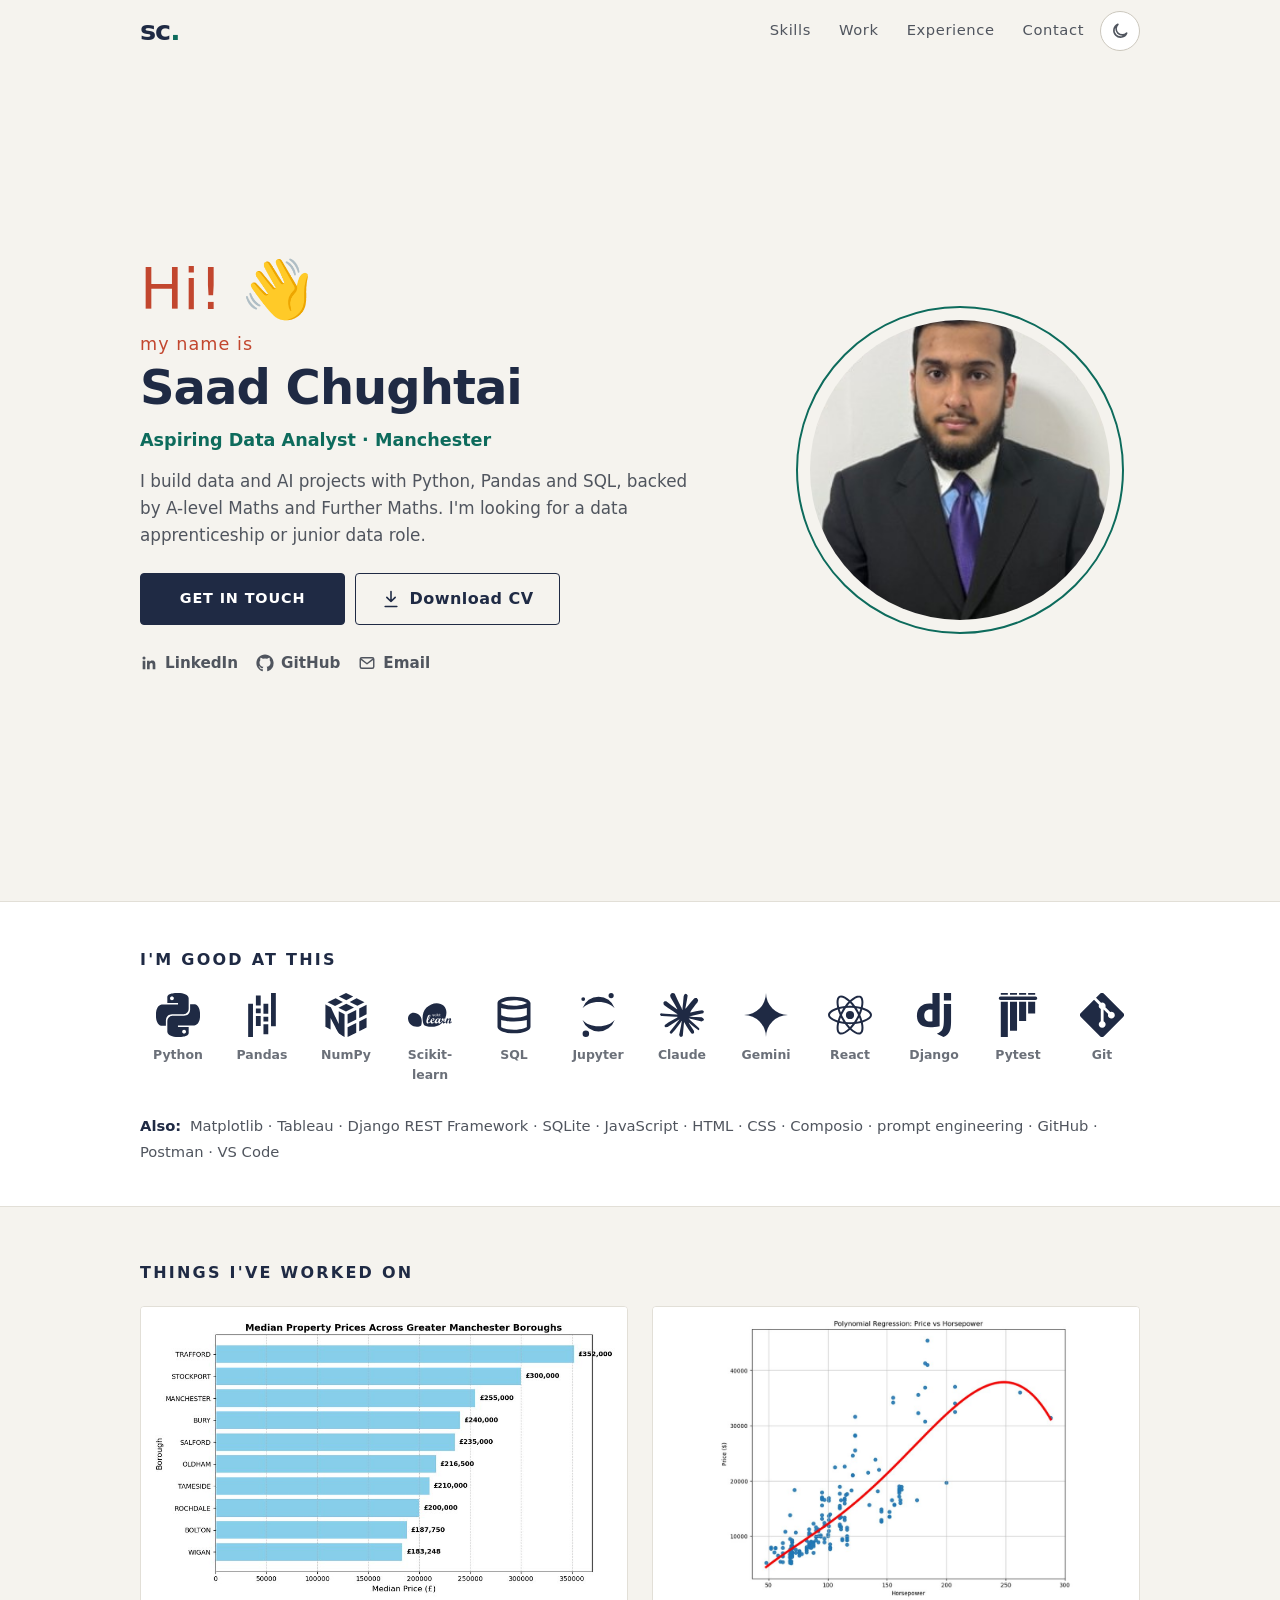
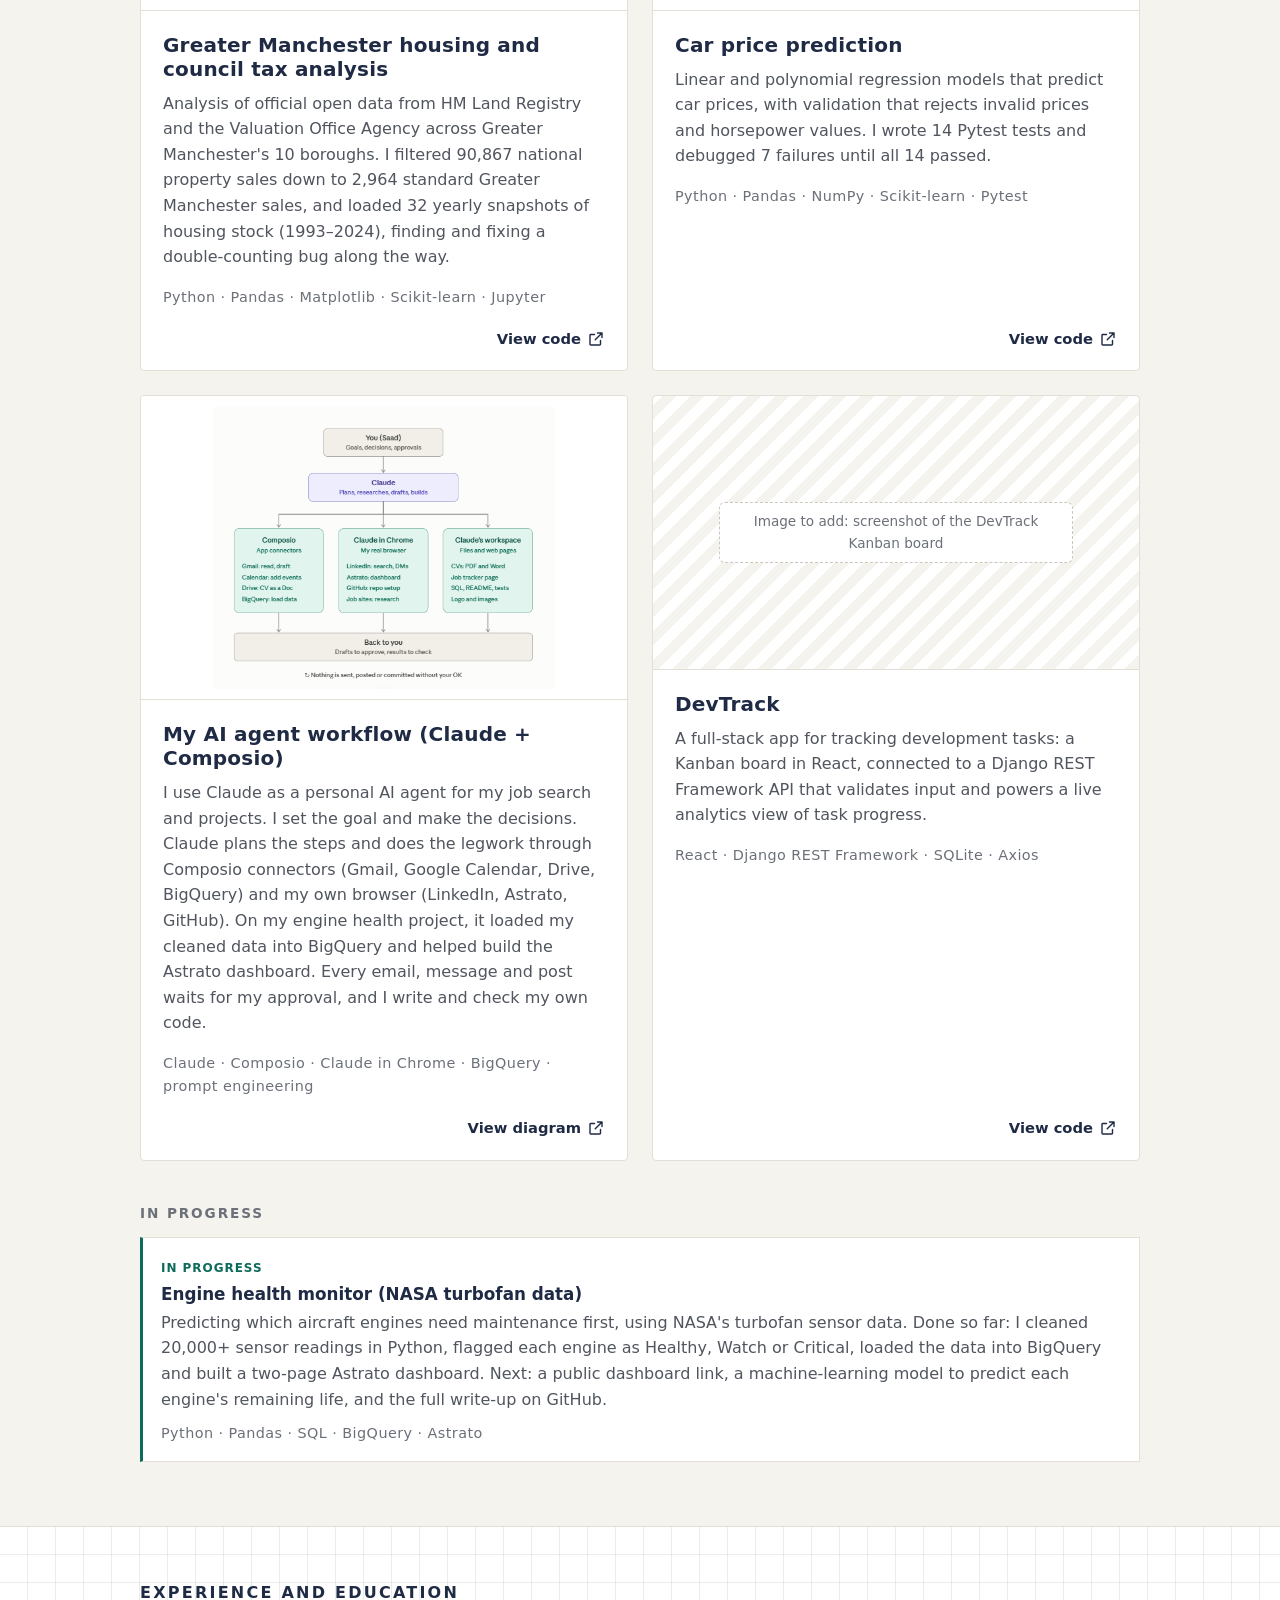
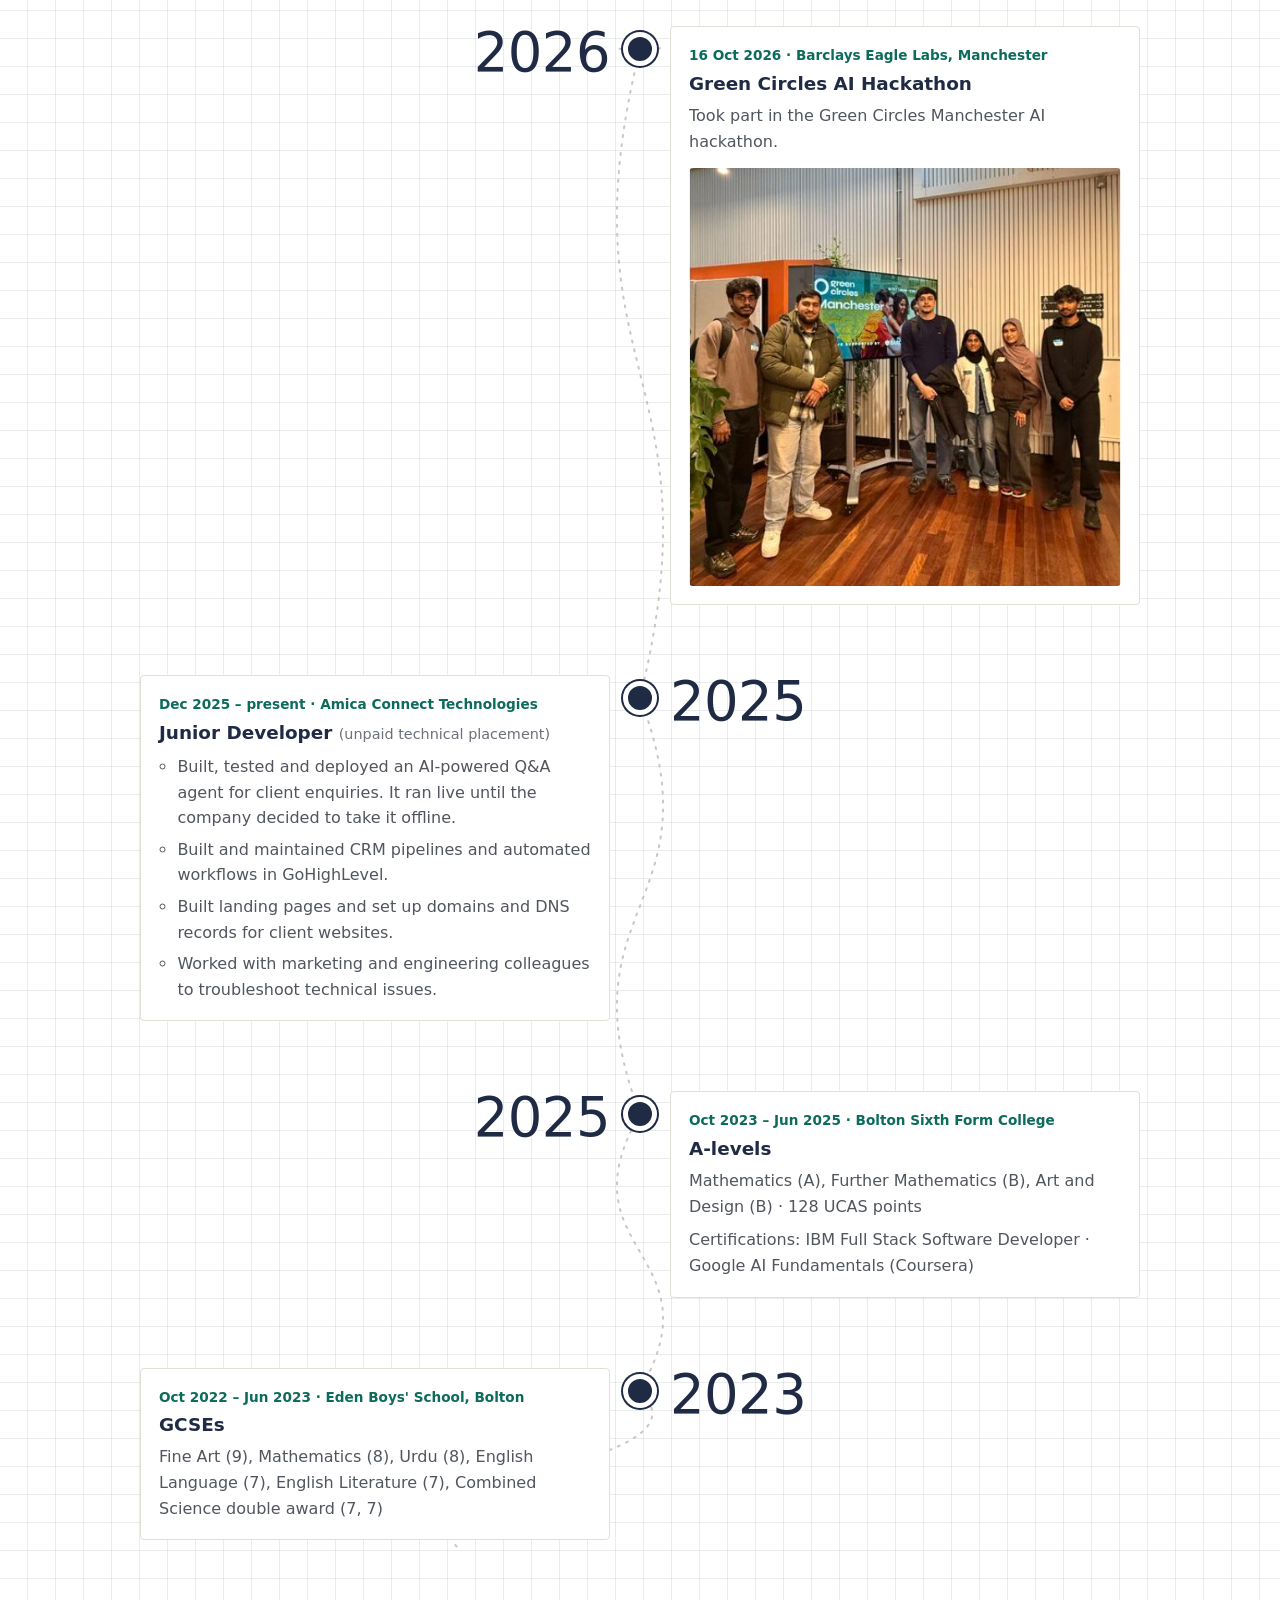
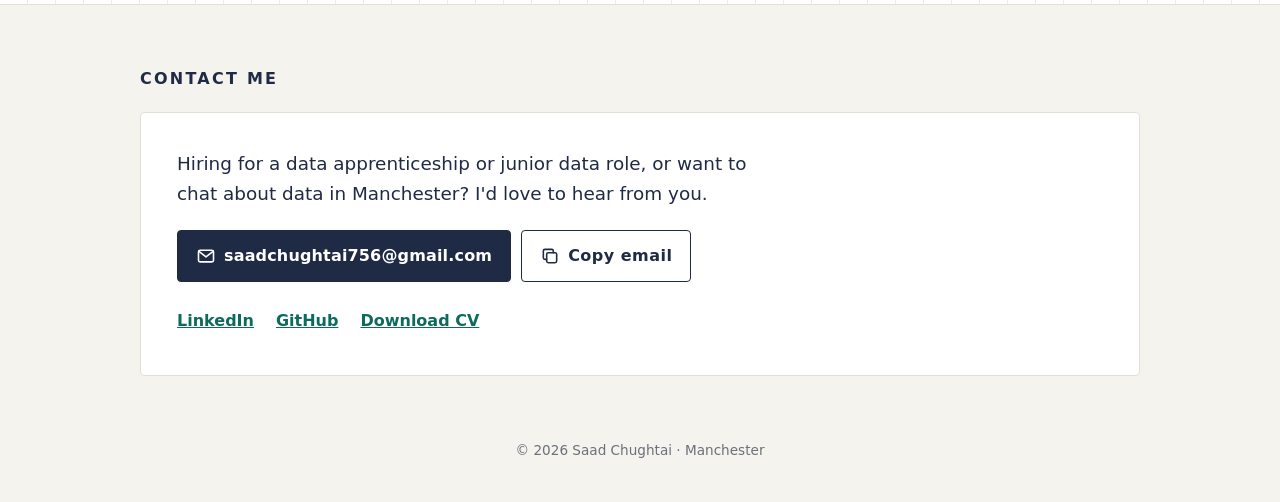
==== commit 9da2c8d6: "In progress: add engine health monitor, remove GM Recycling Insights and Power BI dashboard Co-Autho" ====
--- a/index.html
+++ b/index.html
@@ -16,7 +16,7 @@
   <meta property="og:image" content="https://sc-freelance.github.io/images/headshot.jpg">
 
   <link rel="icon" href="images/favicon.svg" type="image/svg+xml">
-  <link rel="stylesheet" href="styles.css?v=3">
+  <link rel="stylesheet" href="styles.css?v=4">
   <script>
     /* Apply a saved light/dark choice before the page paints, and mark that JS is on */
     document.documentElement.classList.add('js');
@@ -161,15 +161,9 @@
         <div class="grid grid-small">
           <article class="mini reveal">
             <span class="status status-now">In progress</span>
-            <h4>GM Recycling Insights</h4>
-            <p>Comparing household recycling rates across the 10 Greater Manchester boroughs, with an AI-written summary for residents.</p>
-            <p class="stack">Python · Pandas · Generative AI</p>
-          </article>
-          <article class="mini reveal">
-            <span class="status">Up next</span>
-            <h4>Power BI dashboard</h4>
-            <p>An interactive Power BI dashboard project.</p>
-            <p class="stack">Power BI</p>
+            <h4>Engine health monitor (NASA turbofan data)</h4>
+            <p>Predicting which aircraft engines need maintenance first, using NASA's turbofan sensor data. Done so far: I cleaned 20,000+ sensor readings in Python, flagged each engine as Healthy, Watch or Critical, loaded the data into BigQuery and built a two-page Astrato dashboard. Next: a public dashboard link, a machine-learning model to predict each engine's remaining life, and the full write-up on GitHub.</p>
+            <p class="stack">Python · Pandas · SQL · BigQuery · Astrato</p>
           </article>
         </div>
       </div>
--- a/styles.css
+++ b/styles.css
@@ -260,6 +260,7 @@
 .subhead { margin: 44px 0 16px; font-size: 0.85rem; font-weight: 700; letter-spacing: 0.14em; text-transform: uppercase; color: var(--text-3); }
 .mini { background: var(--surface); border: 1px solid var(--line); border-left: 3px solid var(--line-strong); padding: 16px 18px; }
 .mini:has(.status-now) { border-left-color: var(--accent); }
+.grid-small > .mini:only-child { grid-column: 1 / -1; }
 .mini h4 { margin-top: 4px; font-size: 1.05rem; }
 .mini > p { margin-top: 6px; color: var(--text-2); }
 .mini .stack { margin-top: 10px !important; }
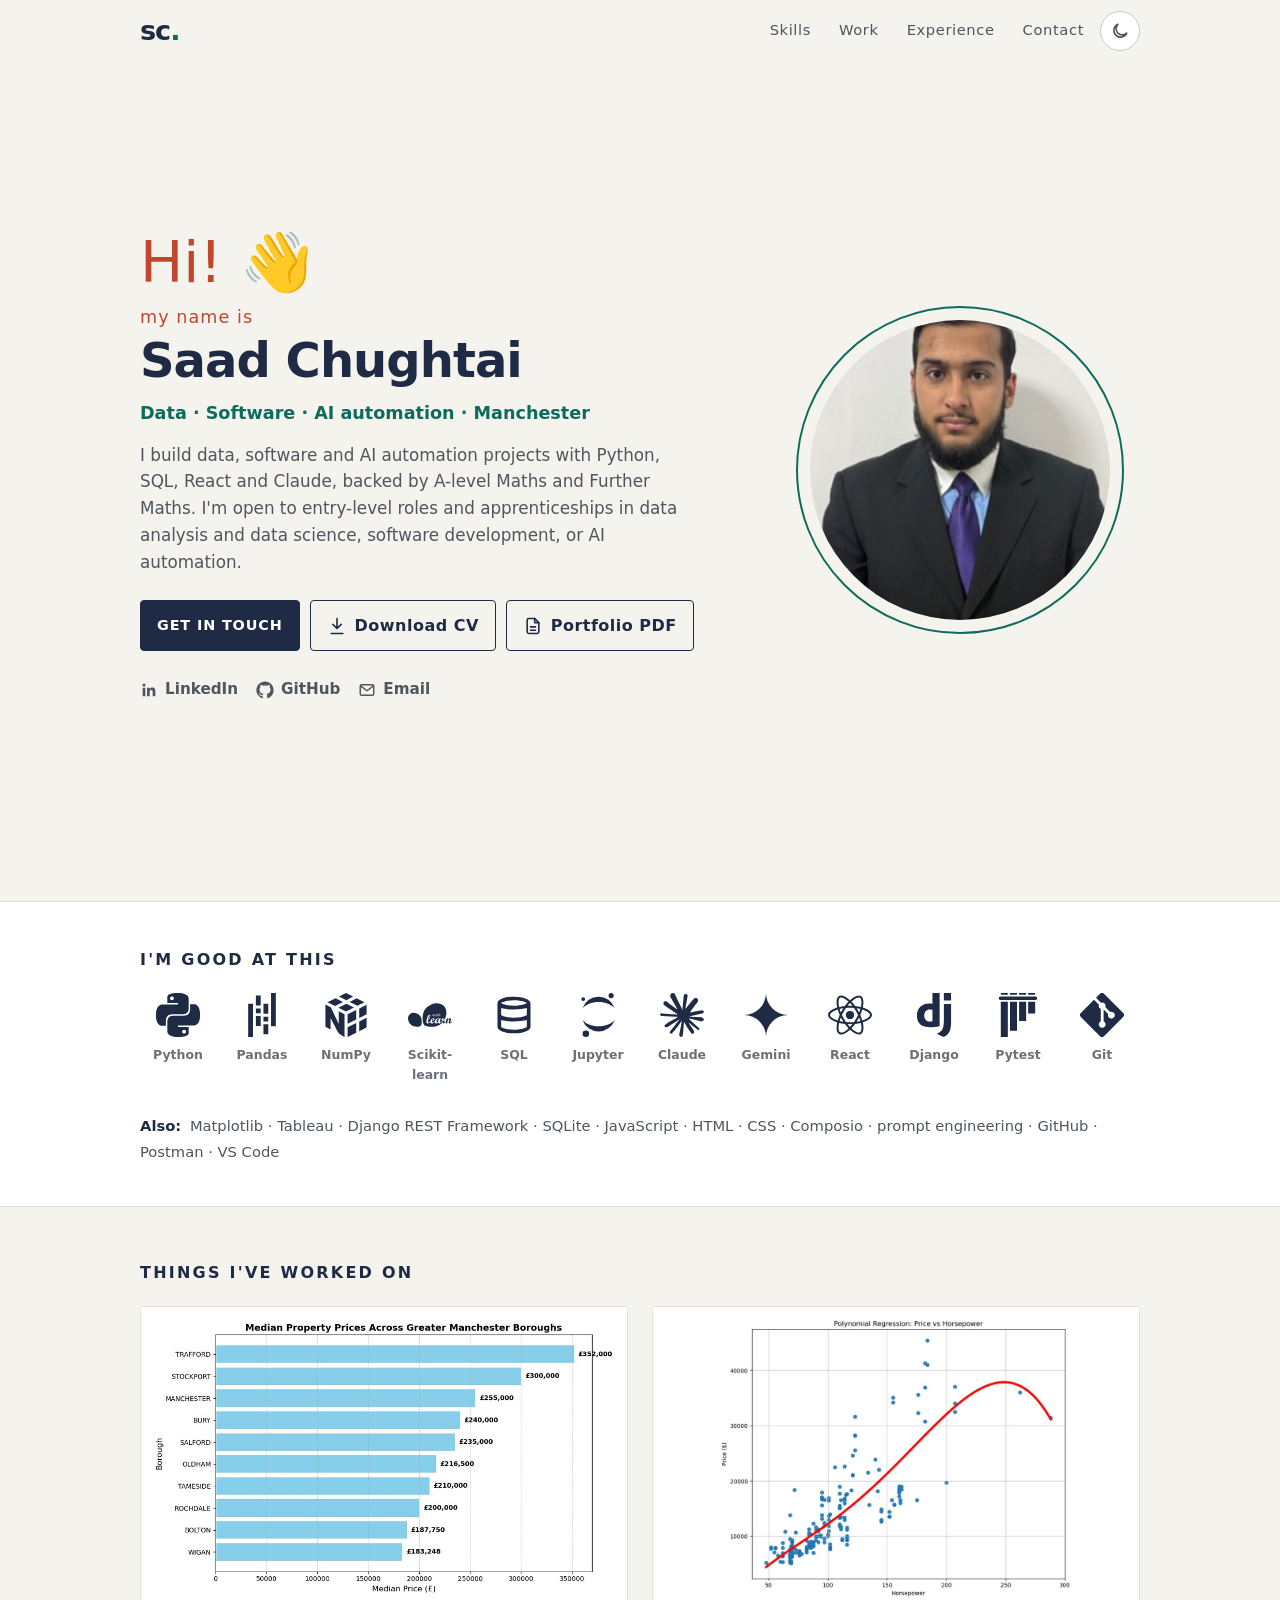
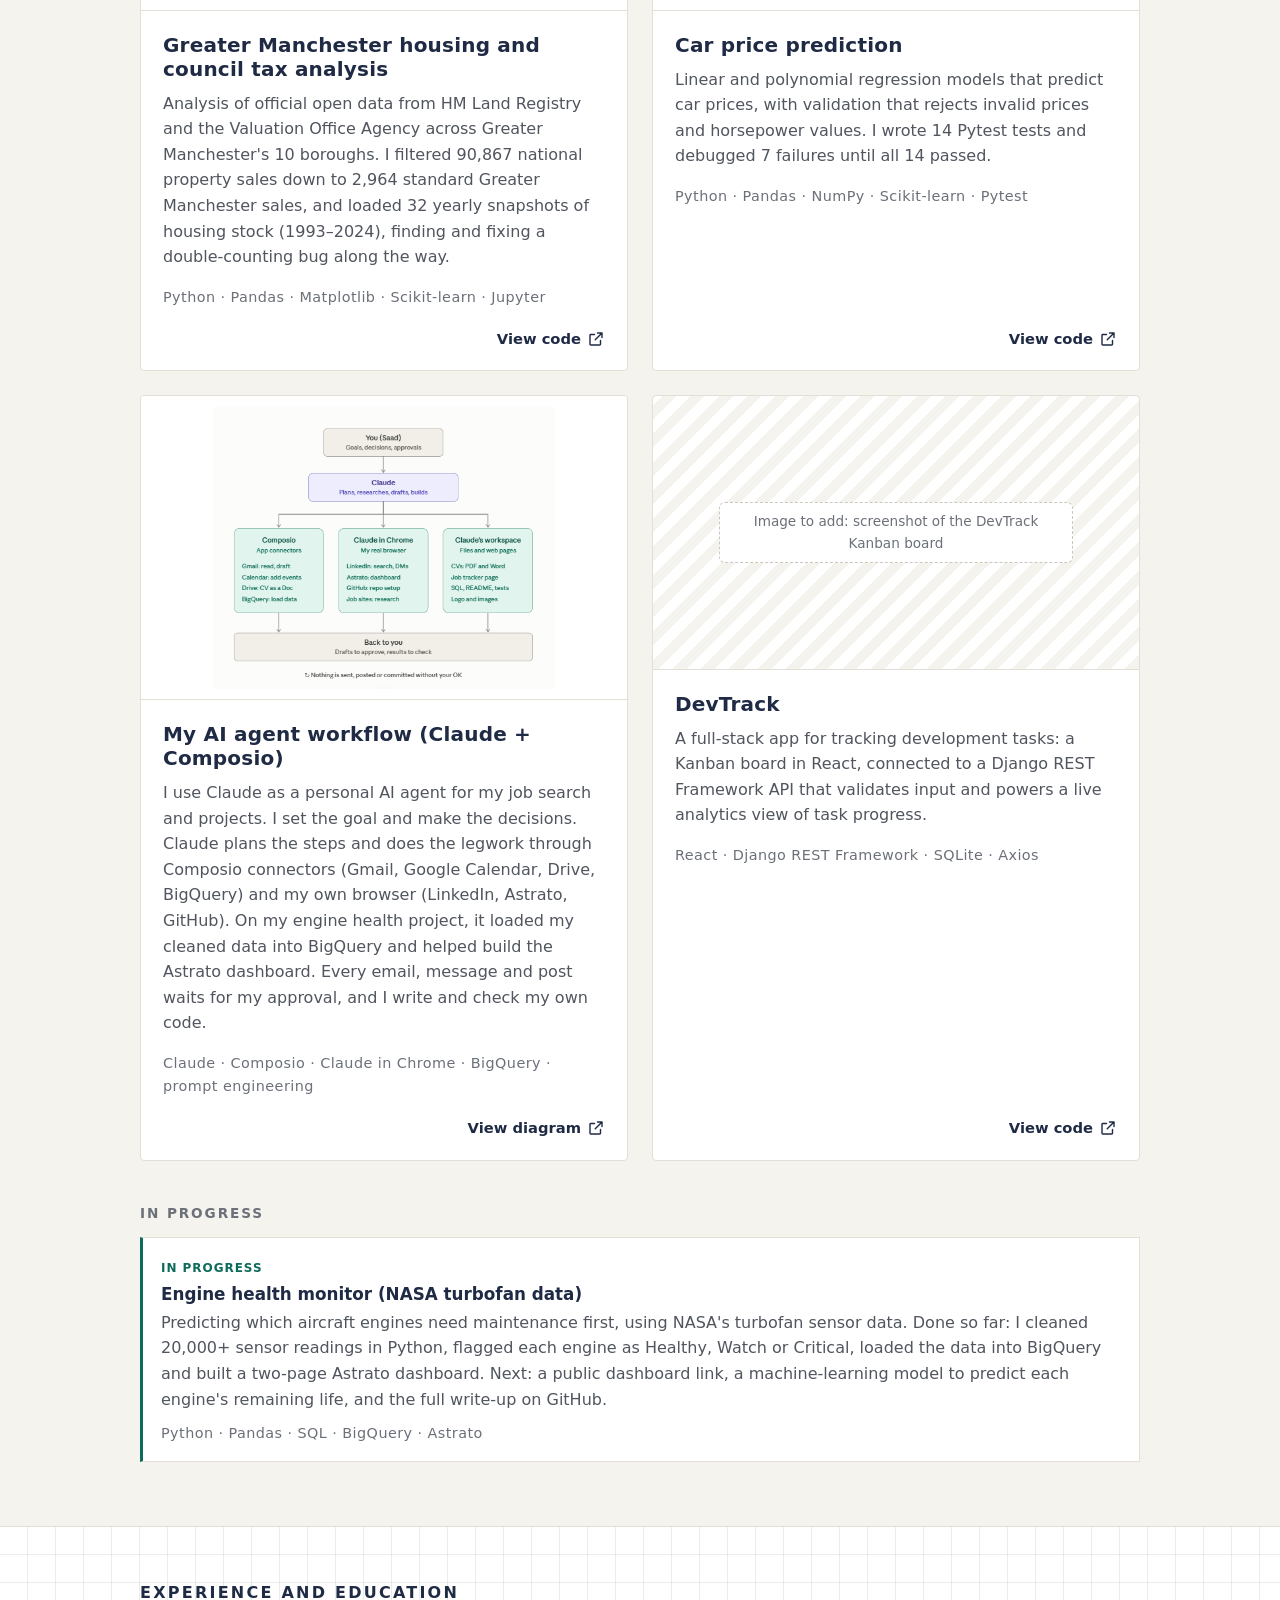
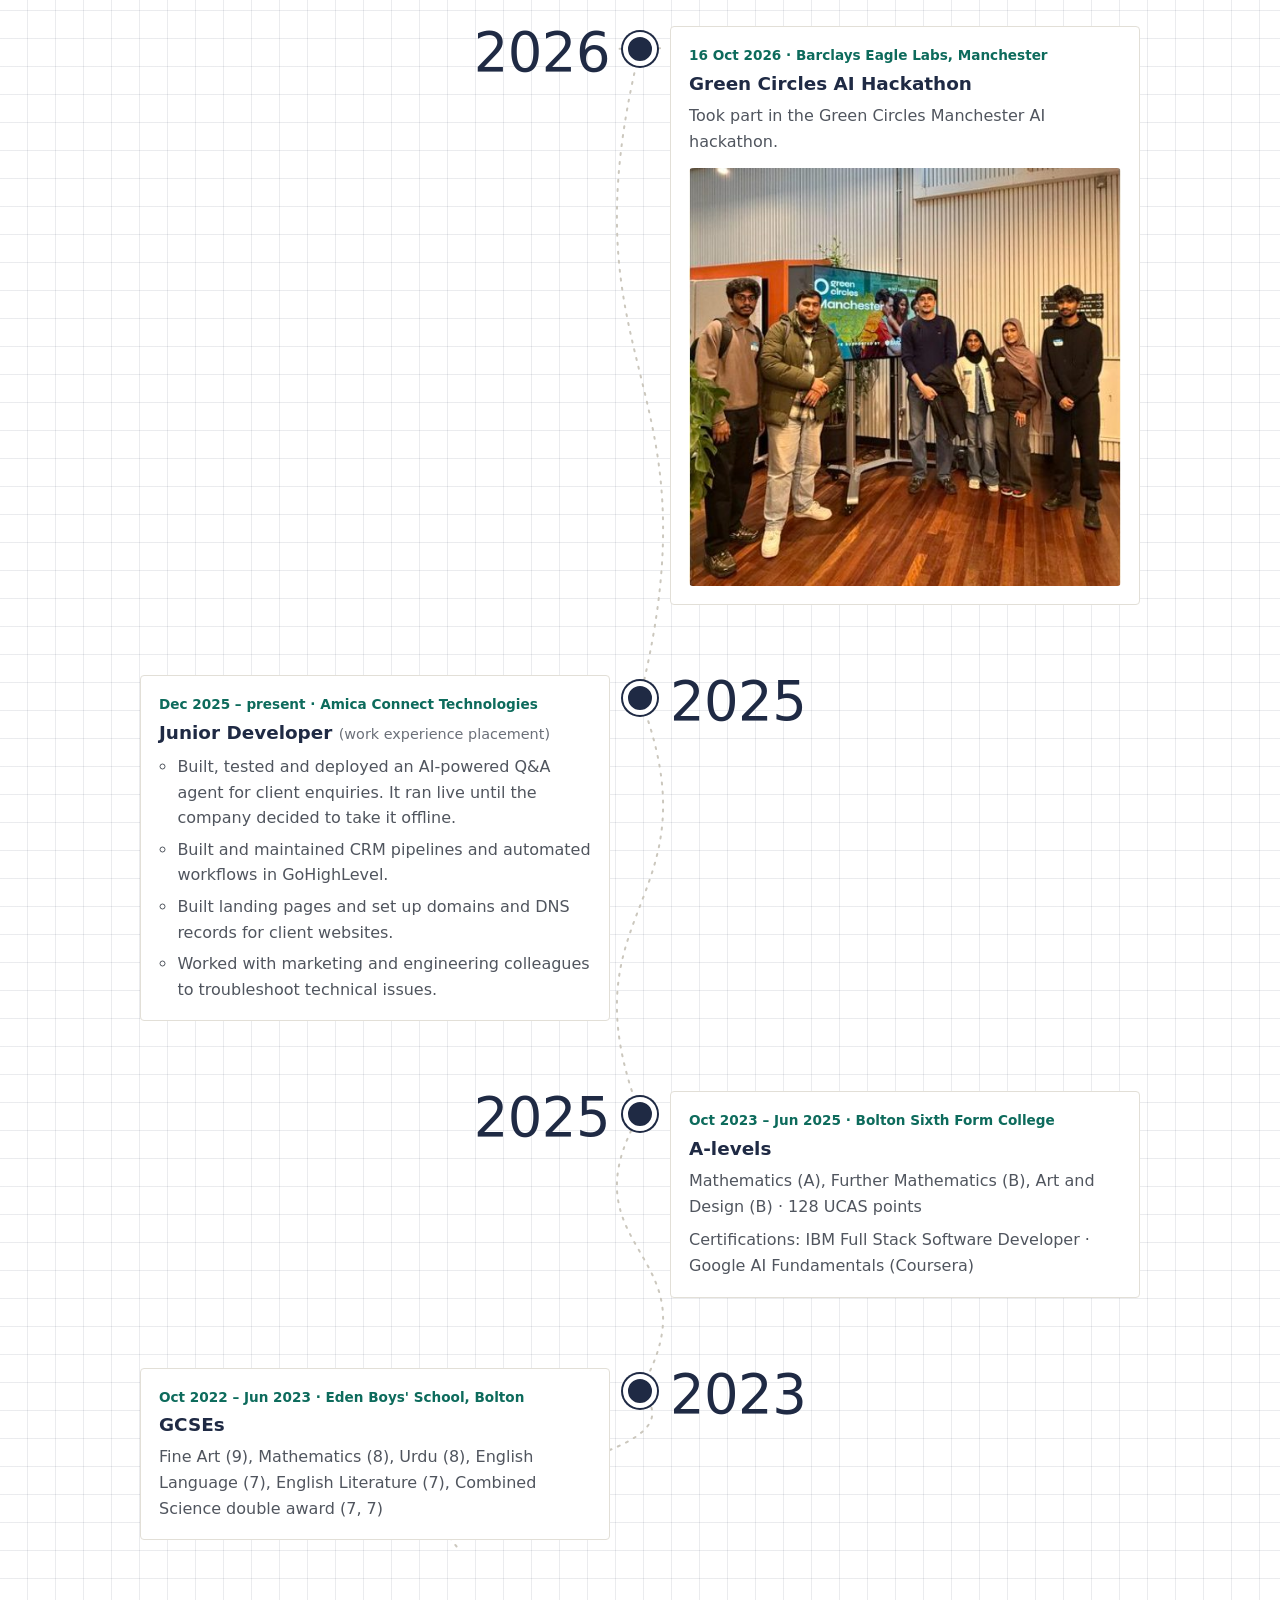
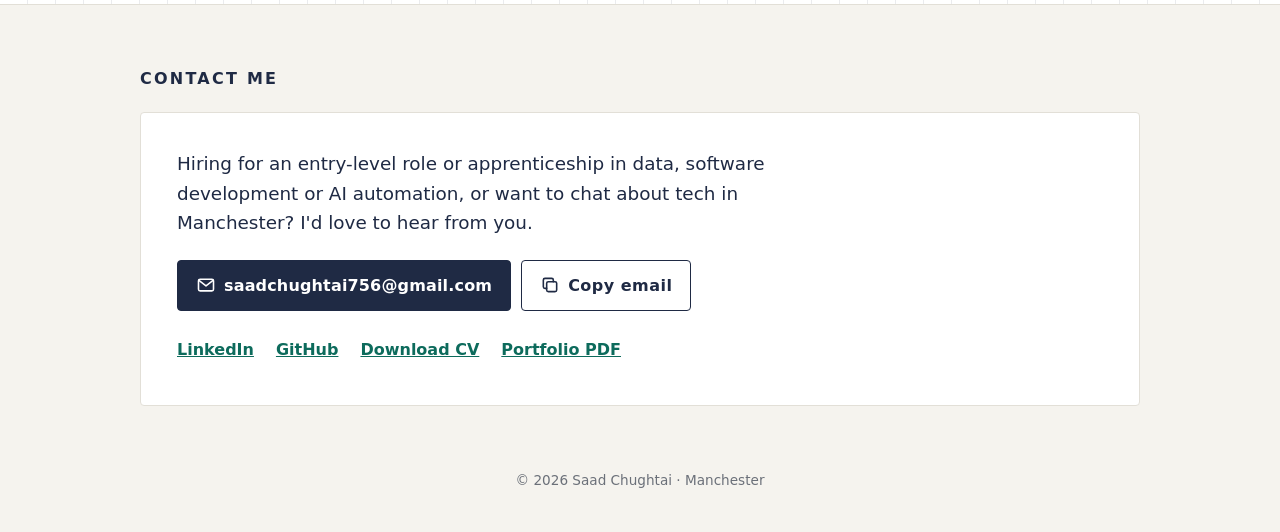
==== commit 641edd08: "Broaden role to data, software and AI automation; work experience placement; add portfolio PDF Co-Au" ====
--- a/index.html
+++ b/index.html
@@ -3,35 +3,44 @@
 <head>
   <meta charset="utf-8">
   <meta name="viewport" content="width=device-width, initial-scale=1">
-  <title>Saad Chughtai – Aspiring Data Analyst, Manchester</title>
-  <meta name="description" content="Saad Chughtai – aspiring Data Analyst in Manchester looking for a data apprenticeship or junior data role. Python, Pandas, SQL and AI projects.">
+  <title>Saad Chughtai – Data, Software and AI Automation, Manchester</title>
+  <meta name="description" content="Saad Chughtai – Manchester-based developer building data, software and AI automation projects with Python, SQL, React and Claude. Open to entry-level roles and apprenticeships.">
   <meta name="theme-color" content="#f5f3ee" media="(prefers-color-scheme: light)">
   <meta name="theme-color" content="#0f1417" media="(prefers-color-scheme: dark)">
 
   <!-- Link preview (LinkedIn, WhatsApp, etc.) -->
   <meta property="og:type" content="website">
-  <meta property="og:title" content="Saad Chughtai – Aspiring Data Analyst, Manchester">
-  <meta property="og:description" content="Data and AI projects with Python, Pandas and SQL. Looking for a data apprenticeship or junior data role.">
+  <meta property="og:title" content="Saad Chughtai – Data, Software and AI Automation, Manchester">
+  <meta property="og:description" content="Data, software and AI automation projects with Python, SQL, React and Claude. Open to entry-level roles and apprenticeships.">
   <meta property="og:url" content="https://sc-freelance.github.io/">
   <meta property="og:image" content="https://sc-freelance.github.io/images/headshot.jpg">
 
   <link rel="icon" href="images/favicon.svg" type="image/svg+xml">
-  <link rel="stylesheet" href="styles.css?v=4">
+  <link rel="stylesheet" href="styles.css?v=6">
   <script>
     /* Apply a saved light/dark choice before the page paints, and mark that JS is on */
     document.documentElement.classList.add('js');
+    /* ?preview shows draft sections (class="draft") and hides what they replace (class="live-only") */
+    if (/[?&]preview\b/.test(location.search)) document.documentElement.classList.add('preview');
     try { var t = localStorage.getItem('theme'); if (t) document.documentElement.dataset.theme = t; } catch (e) {}
   </script>
 </head>
 <body>
   <a class="skip" href="#work">Skip to projects</a>
 
+  <!-- Only visible with ?preview -->
+  <div class="preview-banner draft" role="note">
+    <strong>Preview</strong> · New sections are shown, with <span class="todo">highlighted boxes</span> still to fill in. Visitors without <code>?preview</code> see the current site.
+    <a href="./">View the public version</a>
+  </div>
+
   <!-- ============ TOP BAR ============ -->
   <header class="topbar">
     <div class="topbar-inner">
       <a class="mark" href="#top" aria-label="Saad Chughtai, back to top">sc<span>.</span></a>
       <nav class="nav" aria-label="Sections">
-        <a class="nav-skills" href="#skills">Skills</a>
+        <a class="nav-wide draft" href="#about">About</a>
+        <a class="nav-wide" href="#skills">Skills</a>
         <a href="#work">Work</a>
         <a href="#experience">Experience</a>
         <a href="#contact">Contact</a>
@@ -59,14 +68,18 @@
       <div class="hero-text">
         <p class="hello">Hi! <span class="wave" aria-hidden="true">👋</span></p>
         <h1 id="hero-name"><span class="my-name">my name is</span> Saad Chughtai</h1>
-        <p class="role">Aspiring Data Analyst · Manchester</p>
-        <p class="pitch">I build data and AI projects with Python, Pandas and SQL, backed by A-level Maths and Further Maths. I'm looking for a data apprenticeship or junior data role.</p>
+        <p class="role">Data · Software · AI automation <span class="role-place"><span class="sep" aria-hidden="true">· </span>Manchester</span></p>
+        <p class="pitch">I build data, software and AI automation projects with Python, SQL, React and Claude, backed by A-level Maths and Further Maths. I'm open to entry-level roles and apprenticeships in data analysis and data science, software development, or AI automation.</p>
         <div class="hero-actions">
           <a class="btn btn-primary" href="#contact">Get in touch</a>
           <a class="btn" href="cv/Saad-Chughtai-CV.pdf" download>
             <svg viewBox="0 0 24 24" aria-hidden="true"><path d="M12 3v12M7 10l5 5 5-5M5 21h14"/></svg>
             Download CV
           </a>
+          <a class="btn" href="portfolio/Saad-Chughtai-Portfolio.pdf" download>
+            <svg viewBox="0 0 24 24" aria-hidden="true"><path d="M14 3H7a2 2 0 0 0-2 2v14a2 2 0 0 0 2 2h10a2 2 0 0 0 2-2V8l-5-5Z"/><path d="M14 3v5h5M9 13h6M9 17h6"/></svg>
+            Portfolio PDF
+          </a>
         </div>
         <p class="hero-social">
           <a href="https://www.linkedin.com/in/saad-chughtai-b77506301" target="_blank" rel="noopener"><svg class="fill" viewBox="0 0 24 24" aria-hidden="true"><path d="M20.45 20.45h-3.55v-5.57c0-1.33-.03-3.04-1.85-3.04-1.85 0-2.14 1.45-2.14 2.94v5.67H9.36V9h3.41v1.56h.05c.48-.9 1.64-1.85 3.37-1.85 3.6 0 4.27 2.37 4.27 5.46v6.28ZM5.34 7.43a2.06 2.06 0 1 1 0-4.12 2.06 2.06 0 0 1 0 4.12ZM7.12 20.45H3.56V9h3.56v11.45Z"/></svg>LinkedIn</a>
@@ -76,6 +89,25 @@
       </div>
       <div class="hero-photo">
         <img src="images/headshot.jpg" width="272" height="272" alt="Saad Chughtai">
+      </div>
+    </section>
+
+    <!-- ============ ABOUT ME (draft) ============ -->
+    <section id="about" class="about draft" aria-labelledby="about-h">
+      <div class="wrap">
+        <h2 id="about-h" class="eyebrow">About me</h2>
+        <div class="about-grid">
+          <div class="about-text reveal">
+            <p><span class="todo">Why data, in 2–3 sentences in your own words. For example, what about Maths and Further Maths pulled you towards data, or the moment you got hooked.</span></p>
+            <p><span class="todo">What you enjoy and what you want next: the kind of problems, team or industry you'd like to work in, and what you'd bring.</span></p>
+          </div>
+          <dl class="about-facts reveal">
+            <div><dt>Based in</dt><dd>Manchester</dd></div>
+            <div><dt>Looking for</dt><dd>Entry-level role or apprenticeship in data, software development or AI automation</dd></div>
+            <div><dt>Open to</dt><dd><span class="todo">Greater Manchester / North West / remote?</span></dd></div>
+            <div><dt>Available</dt><dd><span class="todo">e.g. immediately</span></dd></div>
+          </dl>
+        </div>
       </div>
     </section>
 
@@ -106,6 +138,31 @@
     <section id="work" aria-labelledby="work-h">
       <div class="wrap">
         <h2 id="work-h" class="eyebrow">Things I've worked on</h2>
+
+        <!-- FEATURED PROJECT (draft) – replaces the "In progress" card below when published -->
+        <article class="featured draft reveal">
+          <div class="shot placeholder featured-shot" role="img" aria-label="Screenshot coming soon">
+            <span><span class="todo">Image to add: Astrato dashboard screenshot (the engine overview page)</span></span>
+          </div>
+          <div class="featured-body">
+            <span class="status status-now">Featured · in progress</span>
+            <h3>Engine health monitor (NASA turbofan data)</h3>
+            <ul class="stats">
+              <li><b>20,000+</b><span>sensor readings cleaned</span></li>
+              <li><b><span class="todo">N</span></b><span>engines monitored</span></li>
+              <li><b><span class="todo">N</span></b><span>flagged Critical</span></li>
+            </ul>
+            <dl class="pwr">
+              <div><dt>Problem</dt><dd>Which aircraft engines need maintenance first? Answering that from raw NASA turbofan sensor data.</dd></div>
+              <div><dt>What I did</dt><dd>Cleaned 20,000+ sensor readings in Python, flagged each engine as Healthy, Watch or Critical, loaded the data into BigQuery and built a two-page Astrato dashboard.</dd></div>
+              <div><dt>Result</dt><dd><span class="todo">Your key finding, e.g. how many engines need attention now, or which sensors gave the earliest warning</span></dd></div>
+              <div><dt>Next</dt><dd>A public dashboard link, a machine-learning model to predict each engine's remaining life, and the full write-up on GitHub.</dd></div>
+            </dl>
+            <p class="stack">Python · Pandas · SQL · BigQuery · Astrato</p>
+            <p class="featured-links"><span class="todo">Dashboard link</span> <span class="todo">GitHub link</span></p>
+          </div>
+        </article>
+
         <div class="grid">
 
           <!-- PROJECT: GM Housing -->
@@ -113,7 +170,12 @@
             <img class="shot chart" src="images/gm-housing-median-prices.jpg" width="900" height="537" loading="lazy" alt="Bar chart of median property prices across the 10 Greater Manchester boroughs, highest in Trafford and lowest in Wigan">
             <div class="card-body">
               <h3>Greater Manchester housing and council tax analysis</h3>
-              <p>Analysis of official open data from HM Land Registry and the Valuation Office Agency across Greater Manchester's 10 boroughs. I filtered 90,867 national property sales down to 2,964 standard Greater Manchester sales, and loaded 32 yearly snapshots of housing stock (1993–2024), finding and fixing a double-counting bug along the way.</p>
+              <p class="live-only">Analysis of official open data from HM Land Registry and the Valuation Office Agency across Greater Manchester's 10 boroughs. I filtered 90,867 national property sales down to 2,964 standard Greater Manchester sales, and loaded 32 yearly snapshots of housing stock (1993–2024), finding and fixing a double-counting bug along the way.</p>
+              <dl class="pwr draft">
+                <div><dt>Problem</dt><dd>How do house prices and housing stock differ across Greater Manchester's 10 boroughs?</dd></div>
+                <div><dt>What I did</dt><dd>Filtered 90,867 national property sales from HM Land Registry down to 2,964 standard Greater Manchester sales, and loaded 32 yearly housing-stock snapshots (1993–2024) from the Valuation Office Agency, finding and fixing a double-counting bug along the way.</dd></div>
+                <div><dt>Result</dt><dd>Trafford's median sale price (£352,000) is almost twice Wigan's (£183,248), the lowest of the 10 boroughs. Housing stock grew from about 1.07 million homes in 1993 to over 1.28 million in 2024, and Manchester has the most homes, at about 249,300.</dd></div>
+              </dl>
               <p class="stack">Python · Pandas · Matplotlib · Scikit-learn · Jupyter</p>
               <a class="card-link" href="https://github.com/sc-freelance/Greater-Manchester-Housing-Property-Council-Tax-Analysis" target="_blank" rel="noopener">View code <svg viewBox="0 0 24 24" aria-hidden="true"><path d="M14 4h6v6M20 4l-9 9M18 14v5a1 1 0 0 1-1 1H5a1 1 0 0 1-1-1V7a1 1 0 0 1 1-1h5"/></svg></a>
             </div>
@@ -124,7 +186,12 @@
             <img class="shot chart" src="images/car-price-polynomial.jpg" width="900" height="714" loading="lazy" alt="Scatter plot of car price against horsepower with a polynomial regression curve">
             <div class="card-body">
               <h3>Car price prediction</h3>
-              <p>Linear and polynomial regression models that predict car prices, with validation that rejects invalid prices and horsepower values. I wrote 14 Pytest tests and debugged 7 failures until all 14 passed.</p>
+              <p class="live-only">Linear and polynomial regression models that predict car prices, with validation that rejects invalid prices and horsepower values. I wrote 14 Pytest tests and debugged 7 failures until all 14 passed.</p>
+              <dl class="pwr draft">
+                <div><dt>Problem</dt><dd>How well can a car's horsepower predict its price, and does a curve fit better than a straight line?</dd></div>
+                <div><dt>What I did</dt><dd>Built linear and polynomial regression models with validation that rejects invalid prices and horsepower values. Wrote 14 Pytest tests and debugged 7 failures until all 14 passed.</dd></div>
+                <div><dt>Result</dt><dd>Linear R² <span class="todo">0.xx</span> vs polynomial R² <span class="todo">0.xx</span> on the test set. <span class="todo">What you concluded, e.g. which model you'd trust and why</span></dd></div>
+              </dl>
               <p class="stack">Python · Pandas · NumPy · Scikit-learn · Pytest</p>
               <!-- TODO: replace with the exact repo link -->
               <a class="card-link" href="https://github.com/sc-freelance" target="_blank" rel="noopener">View code <svg viewBox="0 0 24 24" aria-hidden="true"><path d="M14 4h6v6M20 4l-9 9M18 14v5a1 1 0 0 1-1 1H5a1 1 0 0 1-1-1V7a1 1 0 0 1 1-1h5"/></svg></a>
@@ -137,6 +204,7 @@
             <div class="card-body">
               <h3>My AI agent workflow (Claude + Composio)</h3>
               <p>I use Claude as a personal AI agent for my job search and projects. I set the goal and make the decisions. Claude plans the steps and does the legwork through Composio connectors (Gmail, Google Calendar, Drive, BigQuery) and my own browser (LinkedIn, Astrato, GitHub). On my engine health project, it loaded my cleaned data into BigQuery and helped build the Astrato dashboard. Every email, message and post waits for my approval, and I write and check my own code.</p>
+              <p class="result draft"><b>Result:</b> <span class="todo">What it's changed for you, e.g. time saved each week, or how many applications and deadlines it tracks</span></p>
               <p class="stack">Claude · Composio · Claude in Chrome · BigQuery · prompt engineering</p>
               <a class="card-link" href="images/ai_agent_workflow.png" target="_blank" rel="noopener">View diagram <svg viewBox="0 0 24 24" aria-hidden="true"><path d="M14 4h6v6M20 4l-9 9M18 14v5a1 1 0 0 1-1 1H5a1 1 0 0 1-1-1V7a1 1 0 0 1 1-1h5"/></svg></a>
             </div>
@@ -150,6 +218,7 @@
             <div class="card-body">
               <h3>DevTrack</h3>
               <p>A full-stack app for tracking development tasks: a Kanban board in React, connected to a Django REST Framework API that validates input and powers a live analytics view of task progress.</p>
+              <p class="result draft"><b>Result:</b> <span class="todo">What you learned or what you're proudest of, e.g. the API validation or the analytics view</span></p>
               <p class="stack">React · Django REST Framework · SQLite · Axios</p>
               <a class="card-link" href="https://github.com/sc-freelance/DevTrack" target="_blank" rel="noopener">View code <svg viewBox="0 0 24 24" aria-hidden="true"><path d="M14 4h6v6M20 4l-9 9M18 14v5a1 1 0 0 1-1 1H5a1 1 0 0 1-1-1V7a1 1 0 0 1 1-1h5"/></svg></a>
             </div>
@@ -157,8 +226,8 @@
         </div>
 
         <!-- In progress -->
-        <h3 class="subhead">In progress</h3>
-        <div class="grid grid-small">
+        <h3 class="subhead live-only">In progress</h3>
+        <div class="grid grid-small live-only">
           <article class="mini reveal">
             <span class="status status-now">In progress</span>
             <h4>Engine health monitor (NASA turbofan data)</h4>
@@ -166,6 +235,31 @@
             <p class="stack">Python · Pandas · SQL · BigQuery · Astrato</p>
           </article>
         </div>
+      </div>
+    </section>
+
+    <!-- ============ HOW I WORK (draft) ============ -->
+    <section id="how" class="how draft" aria-labelledby="how-h">
+      <div class="wrap">
+        <h2 id="how-h" class="eyebrow">How I work</h2>
+        <ul class="strengths">
+          <li class="reveal">
+            <h3>Attention to detail</h3>
+            <p>Spotted a combined file being counted twice in 32 years of housing data, which had created a 75-million-home outlier, and fixed it.</p>
+          </li>
+          <li class="reveal">
+            <h3>Testing as I go</h3>
+            <p>Wrote 14 Pytest tests for my car price model and debugged 7 failures, including true/false values being read as numbers, until all 14 passed.</p>
+          </li>
+          <li class="reveal">
+            <h3>Explaining things plainly</h3>
+            <p>On my placement, I worked through technical problems with marketing and engineering colleagues and explained the fixes in plain language.</p>
+          </li>
+          <li class="reveal">
+            <h3>Learning fast</h3>
+            <p><span class="todo">A real example, e.g. picking up BigQuery and Astrato for the engine project: how long it took, and what you built</span></p>
+          </li>
+        </ul>
       </div>
     </section>
 
@@ -182,7 +276,13 @@
               <div class="tl-card reveal">
                 <p class="tl-when">16 Oct 2026 · Barclays Eagle Labs, Manchester</p>
                 <h3>Green Circles AI Hackathon</h3>
-                <p>Took part in the Green Circles Manchester AI hackathon.</p>
+                <p class="live-only">Took part in the Green Circles Manchester AI hackathon.</p>
+                <dl class="pwr draft">
+                  <div><dt>Challenge</dt><dd><span class="todo">What problem the event set, or what your team chose to build</span></dd></div>
+                  <div><dt>Team</dt><dd><span class="todo">Team size, and who was on it, e.g. students, developers, designers</span></dd></div>
+                  <div><dt>My part</dt><dd><span class="todo">What you personally did: code, data, idea, pitch</span></dd></div>
+                  <div><dt>Outcome</dt><dd><span class="todo">What you built or presented, any result, and one thing you learned</span></dd></div>
+                </dl>
                 <img class="photo" src="images/green-circles-hackathon.jpg" width="517" height="500" loading="lazy" alt="Saad with other participants in front of the Green Circles Manchester screen at Barclays Eagle Labs">
               </div>
             </li>
@@ -191,8 +291,14 @@
               <p class="tl-year">2025</p><span class="dot" aria-hidden="true"></span>
               <div class="tl-card reveal">
                 <p class="tl-when">Dec 2025 – present · Amica Connect Technologies</p>
-                <h3>Junior Developer <span class="muted">(unpaid technical placement)</span></h3>
-                <ul class="bullets">
+                <h3>Junior Developer <span class="muted">(work experience placement)</span></h3>
+                <ul class="bullets draft">
+                  <li>Designed, tested and deployed an AI-powered Q&amp;A assistant for client enquiries, configured to answer general questions without giving medical advice. It ran live until the company decided to take it offline.</li>
+                  <li>Automated CRM pipelines and workflows in GoHighLevel to keep customer records accurate and up to date.</li>
+                  <li>Built landing pages and configured domains and DNS records for client-facing websites.</li>
+                  <li>Diagnosed and fixed technical issues with marketing and engineering colleagues, explaining problems and fixes in plain language.</li>
+                </ul>
+                <ul class="bullets live-only">
                   <li>Built, tested and deployed an AI-powered Q&amp;A agent for client enquiries. It ran live until the company decided to take it offline.</li>
                   <li>Built and maintained CRM pipelines and automated workflows in GoHighLevel.</li>
                   <li>Built landing pages and set up domains and DNS records for client websites.</li>
@@ -201,13 +307,26 @@
               </div>
             </li>
 
+            <!-- Certifications (draft) -->
+            <li class="tl-item draft">
+              <p class="tl-year"><span class="todo">Year</span></p><span class="dot" aria-hidden="true"></span>
+              <div class="tl-card reveal">
+                <p class="tl-when">Self-directed learning</p>
+                <h3>Certifications</h3>
+                <ul class="bullets">
+                  <li>IBM Full Stack Software Developer Professional Certificate · <span class="todo">Month Year</span></li>
+                  <li>Google AI Fundamentals (Coursera) · <span class="todo">Month Year</span></li>
+                </ul>
+              </div>
+            </li>
+
             <li class="tl-item">
               <p class="tl-year">2025</p><span class="dot" aria-hidden="true"></span>
               <div class="tl-card reveal">
                 <p class="tl-when">Oct 2023 – Jun 2025 · Bolton Sixth Form College</p>
                 <h3>A-levels</h3>
                 <p>Mathematics (A), Further Mathematics (B), Art and Design (B) · 128 UCAS points</p>
-                <p>Certifications: IBM Full Stack Software Developer · Google AI Fundamentals (Coursera)</p>
+                <p class="live-only">Certifications: IBM Full Stack Software Developer · Google AI Fundamentals (Coursera)</p>
               </div>
             </li>
 
@@ -224,12 +343,24 @@
       </div>
     </section>
 
+    <!-- ============ TESTIMONIAL (optional draft – delete if you don't get one) ============ -->
+    <section id="kind-words" class="kind-words draft" aria-labelledby="kw-h">
+      <div class="wrap">
+        <h2 id="kw-h" class="eyebrow">Kind words</h2>
+        <figure class="quote reveal">
+          <blockquote><p><span class="todo">A real 1–2 line quote from your placement supervisor, a tutor or a hackathon organiser. Optional: this section is deleted if you don't get one.</span></p></blockquote>
+          <figcaption><span class="todo">Name</span>, <span class="todo">role and organisation</span></figcaption>
+        </figure>
+      </div>
+    </section>
+
     <!-- ============ CONTACT ============ -->
     <section id="contact" aria-labelledby="contact-h">
       <div class="wrap">
         <h2 id="contact-h" class="eyebrow">Contact me</h2>
         <div class="contact reveal">
-          <p class="contact-lead">Hiring for a data apprenticeship or junior data role, or want to chat about data in Manchester? I'd love to hear from you.</p>
+          <p class="contact-lead live-only">Hiring for an entry-level role or apprenticeship in data, software development or AI automation, or want to chat about tech in Manchester? I'd love to hear from you.</p>
+          <p class="contact-lead draft">I'm looking for an entry-level role or apprenticeship in data, software development or AI automation in <span class="todo">Greater Manchester and the North West / remote?</span>. If you're hiring, or want to talk about tech in Manchester, get in touch.</p>
           <div class="email-row">
             <a class="btn btn-primary btn-big" href="mailto:saadchughtai756@gmail.com">
               <svg viewBox="0 0 24 24" aria-hidden="true"><rect x="3" y="5" width="18" height="14" rx="2"/><path d="m3.5 6.5 8.5 6.5 8.5-6.5"/></svg>
@@ -244,6 +375,7 @@
             <a href="https://www.linkedin.com/in/saad-chughtai-b77506301" target="_blank" rel="noopener">LinkedIn</a>
             <a href="https://github.com/sc-freelance" target="_blank" rel="noopener">GitHub</a>
             <a href="cv/Saad-Chughtai-CV.pdf" download>Download CV</a>
+            <a href="portfolio/Saad-Chughtai-Portfolio.pdf" download>Portfolio PDF</a>
           </p>
         </div>
       </div>
@@ -254,6 +386,6 @@
     <p>© <span id="year">2026</span> Saad Chughtai · Manchester</p>
   </footer>
 
-  <script src="script.js?v=2" defer></script>
+  <script src="script.js?v=3" defer></script>
 </body>
 </html>
--- a/styles.css
+++ b/styles.css
@@ -107,7 +107,7 @@
   border-bottom: 2px solid transparent;
 }
 .nav a:hover, .nav a.active { color: var(--ink); border-bottom-color: var(--accent); }
-.nav-skills { display: none; }
+.nav-wide { display: none; }
 .theme-toggle {
   width: 40px; height: 40px; flex: none;
   display: grid; place-items: center;
@@ -164,10 +164,13 @@
   color: var(--warm); margin-bottom: 4px;
 }
 .role { margin-top: 10px; font-size: 1.1rem; font-weight: 600; color: var(--accent); }
+.role-place { display: block; margin-top: 2px; color: var(--text-2); font-weight: 500; }
+.role-place .sep { display: none; }
 .pitch { margin-top: 14px; font-size: 1.05rem; color: var(--text-2); max-width: 34em; }
 
 .hero-actions { margin-top: 24px; display: grid; grid-template-columns: 1fr 1fr; gap: 10px; max-width: 420px; }
-.hero-actions .btn { padding: 12px 10px; white-space: nowrap; }
+.hero-actions .btn { padding: 12px 16px; white-space: nowrap; }
+.hero-actions .btn-primary { grid-column: 1 / -1; }
 .hero-actions .btn-primary { letter-spacing: 0.06em; }
 .btn {
   display: inline-flex; align-items: center; justify-content: center; gap: 8px;
@@ -315,6 +318,96 @@
 
 footer { padding: 24px 20px 40px; text-align: center; color: var(--text-3); font-size: 0.85rem; }
 
+/* =========================================================
+   PREVIEW MODE
+   class="draft"     → only shown with ?preview (new sections being written)
+   class="live-only" → hidden with ?preview (what a draft will replace)
+   To publish a draft: delete "draft" from its class, and delete the
+   matching "live-only" element.
+   ========================================================= */
+:root:not(.preview) .draft { display: none !important; }
+.preview .live-only { display: none !important; }
+
+.preview-banner {
+  padding: 10px 20px; text-align: center;
+  background: #fff4d6; color: #5a4300; border-bottom: 1px solid #e8cf86;
+  font-size: 0.9rem;
+}
+.preview-banner a { color: #5a4300; font-weight: 700; margin-left: 8px; }
+.preview-banner code { background: rgba(0,0,0,.06); padding: 1px 5px; border-radius: 4px; }
+.tl-year .todo { font-size: 1rem; vertical-align: middle; }
+
+/* Fill-in boxes: text still to be written */
+.todo {
+  background: #fff4d6; color: #5a4300;
+  border: 1px dashed #d9b54a; border-radius: 4px;
+  padding: 1px 6px;
+  box-decoration-break: clone; -webkit-box-decoration-break: clone;
+  font-style: normal;
+}
+:root[data-theme="dark"] .todo, :root[data-theme="dark"] .preview-banner { background: #3a3014; color: #f3dc9a; border-color: #8a7330; }
+:root[data-theme="dark"] .preview-banner a { color: #f3dc9a; }
+@media (prefers-color-scheme: dark) {
+  :root:not([data-theme="light"]) .todo, :root:not([data-theme="light"]) .preview-banner { background: #3a3014; color: #f3dc9a; border-color: #8a7330; }
+  :root:not([data-theme="light"]) .preview-banner a { color: #f3dc9a; }
+}
+.placeholder .todo { background: transparent; border: 0; padding: 0; color: inherit; }
+
+/* ---------- About me ---------- */
+.about { padding: 56px 0 48px; }
+.about-grid { display: grid; gap: 24px; }
+.about-text p { font-size: 1.08rem; color: var(--text); line-height: 1.75; }
+.about-text p + p { margin-top: 14px; }
+.about-facts { margin: 0; display: grid; gap: 0; border-top: 1px solid var(--line); }
+.about-facts > div { display: grid; grid-template-columns: 110px 1fr; gap: 12px; padding: 12px 0; border-bottom: 1px solid var(--line); }
+.about-facts dt { font-size: 0.78rem; font-weight: 700; letter-spacing: 0.08em; text-transform: uppercase; color: var(--text-3); padding-top: 2px; }
+.about-facts dd { margin: 0; color: var(--ink); font-weight: 500; }
+
+/* ---------- Problem / What I did / Result ---------- */
+.pwr { margin: 12px 0 0; display: grid; gap: 10px; }
+.pwr dt { font-size: 0.72rem; font-weight: 700; letter-spacing: 0.1em; text-transform: uppercase; color: var(--accent); }
+.pwr dd { margin: 2px 0 0; color: var(--text-2); }
+.result { margin-top: 12px !important; color: var(--text-2); }
+.result b { color: var(--ink); }
+
+/* ---------- Featured project ---------- */
+.featured {
+  background: var(--surface); border: 1px solid var(--line); border-top: 4px solid var(--accent);
+  border-radius: 4px; overflow: hidden; margin-bottom: 24px;
+}
+.featured-shot { aspect-ratio: 16 / 9; }
+.featured-body { padding: 22px; }
+.featured h3 { margin-top: 6px; font-size: 1.45rem; font-weight: 700; }
+.stats { list-style: none; margin: 18px 0 4px; padding: 0; display: grid; grid-template-columns: repeat(3, 1fr); gap: 10px; }
+.stats li { background: var(--bg); border: 1px solid var(--line); border-radius: 4px; padding: 10px 12px; }
+.stats b { display: block; font-size: 1.35rem; font-weight: 800; color: var(--ink); line-height: 1.2; }
+.stats span { display: block; font-size: 0.78rem; color: var(--text-3); line-height: 1.3; margin-top: 2px; }
+.stats .todo { display: inline; font-size: 1rem; }
+.featured-links { margin-top: 14px; display: flex; gap: 10px; flex-wrap: wrap; }
+
+/* ---------- How I work ---------- */
+.how { padding: 48px 0 8px; }
+.strengths { list-style: none; margin: 0; padding: 0; display: grid; gap: 16px; }
+.strengths li { background: var(--surface); border: 1px solid var(--line); border-radius: 4px; padding: 18px 20px; }
+.strengths h3 { font-size: 1.05rem; font-weight: 700; }
+.strengths h3::before { content: ""; display: inline-block; width: 8px; height: 8px; border-radius: 50%; background: var(--accent); margin-right: 10px; vertical-align: middle; }
+.strengths p { margin-top: 8px; color: var(--text-2); }
+
+/* ---------- Testimonial ---------- */
+.kind-words { padding: 56px 0 0; }
+.quote { margin: 0; background: var(--surface); border: 1px solid var(--line); border-left: 4px solid var(--accent); border-radius: 0; padding: 22px 24px; }
+.quote blockquote { margin: 0; font-size: 1.15rem; line-height: 1.6; color: var(--ink); }
+.quote figcaption { margin-top: 12px; color: var(--text-3); font-size: 0.92rem; }
+
+@media (min-width: 640px) {
+  .strengths { grid-template-columns: 1fr 1fr; }
+}
+@media (min-width: 900px) {
+  .about-grid { grid-template-columns: 1.6fr 1fr; gap: 48px; align-items: start; }
+  .featured { display: grid; grid-template-columns: 1.15fr 1fr; }
+  .featured-shot { aspect-ratio: auto; height: 100%; min-height: 360px; border-bottom: 0; border-right: 1px solid var(--line); }
+}
+
 /* ---------- Scroll reveal (only when JS is on and motion is OK) ---------- */
 @media (prefers-reduced-motion: no-preference) {
   .js .reveal { opacity: 0; transform: translateY(22px); transition: opacity .6s ease, transform .6s ease; }
@@ -329,7 +422,9 @@
 /* ---------- Tablet and up ---------- */
 @media (min-width: 640px) {
   .nav { gap: 28px; }
-  .nav-skills { display: inline; }
+  .nav-wide { display: inline; }
+  .role-place { display: inline; margin: 0; color: inherit; font-weight: inherit; white-space: nowrap; }
+  .role-place .sep { display: inline; }
   .logos { grid-template-columns: repeat(6, 1fr); }
   .grid { grid-template-columns: 1fr 1fr; gap: 24px; }
   .email-row { grid-template-columns: auto auto; justify-content: start; }
@@ -344,6 +439,8 @@
     min-height: calc(100vh - 62px); max-height: 820px; padding: 40px 20px 64px;
   }
   .hero-text { flex: 1; max-width: 560px; }
+  .hero-actions { grid-template-columns: repeat(3, auto); max-width: none; justify-content: start; }
+  .hero-actions .btn-primary { grid-column: auto; }
   .hero-photo { width: 300px; margin-right: 30px; }
   .hero-photo::before { inset: -14px; }
   .logos { grid-template-columns: repeat(12, 1fr); }
@@ -354,6 +451,9 @@
   .tl-item .dot { position: static; grid-column: 2; justify-self: center; width: 34px; height: 34px; margin-top: 6px; }
   .tl-item .tl-year { grid-column: 1; grid-row: 1; justify-self: end; font-size: 3.4rem; }
   .tl-item .tl-card { grid-column: 3; grid-row: 1; margin-top: 0; }
-  .tl-item:nth-child(even) .tl-year { grid-column: 3; justify-self: start; }
-  .tl-item:nth-child(even) .tl-card { grid-column: 1; }
-}
+  /* Alternate sides, ignoring draft entries that are hidden on the public page */
+  :root:not(.preview) .tl-item:nth-child(even of :not(.draft)) .tl-year,
+  .preview .tl-item:nth-child(even) .tl-year { grid-column: 3; justify-self: start; }
+  :root:not(.preview) .tl-item:nth-child(even of :not(.draft)) .tl-card,
+  .preview .tl-item:nth-child(even) .tl-card { grid-column: 1; }
+}
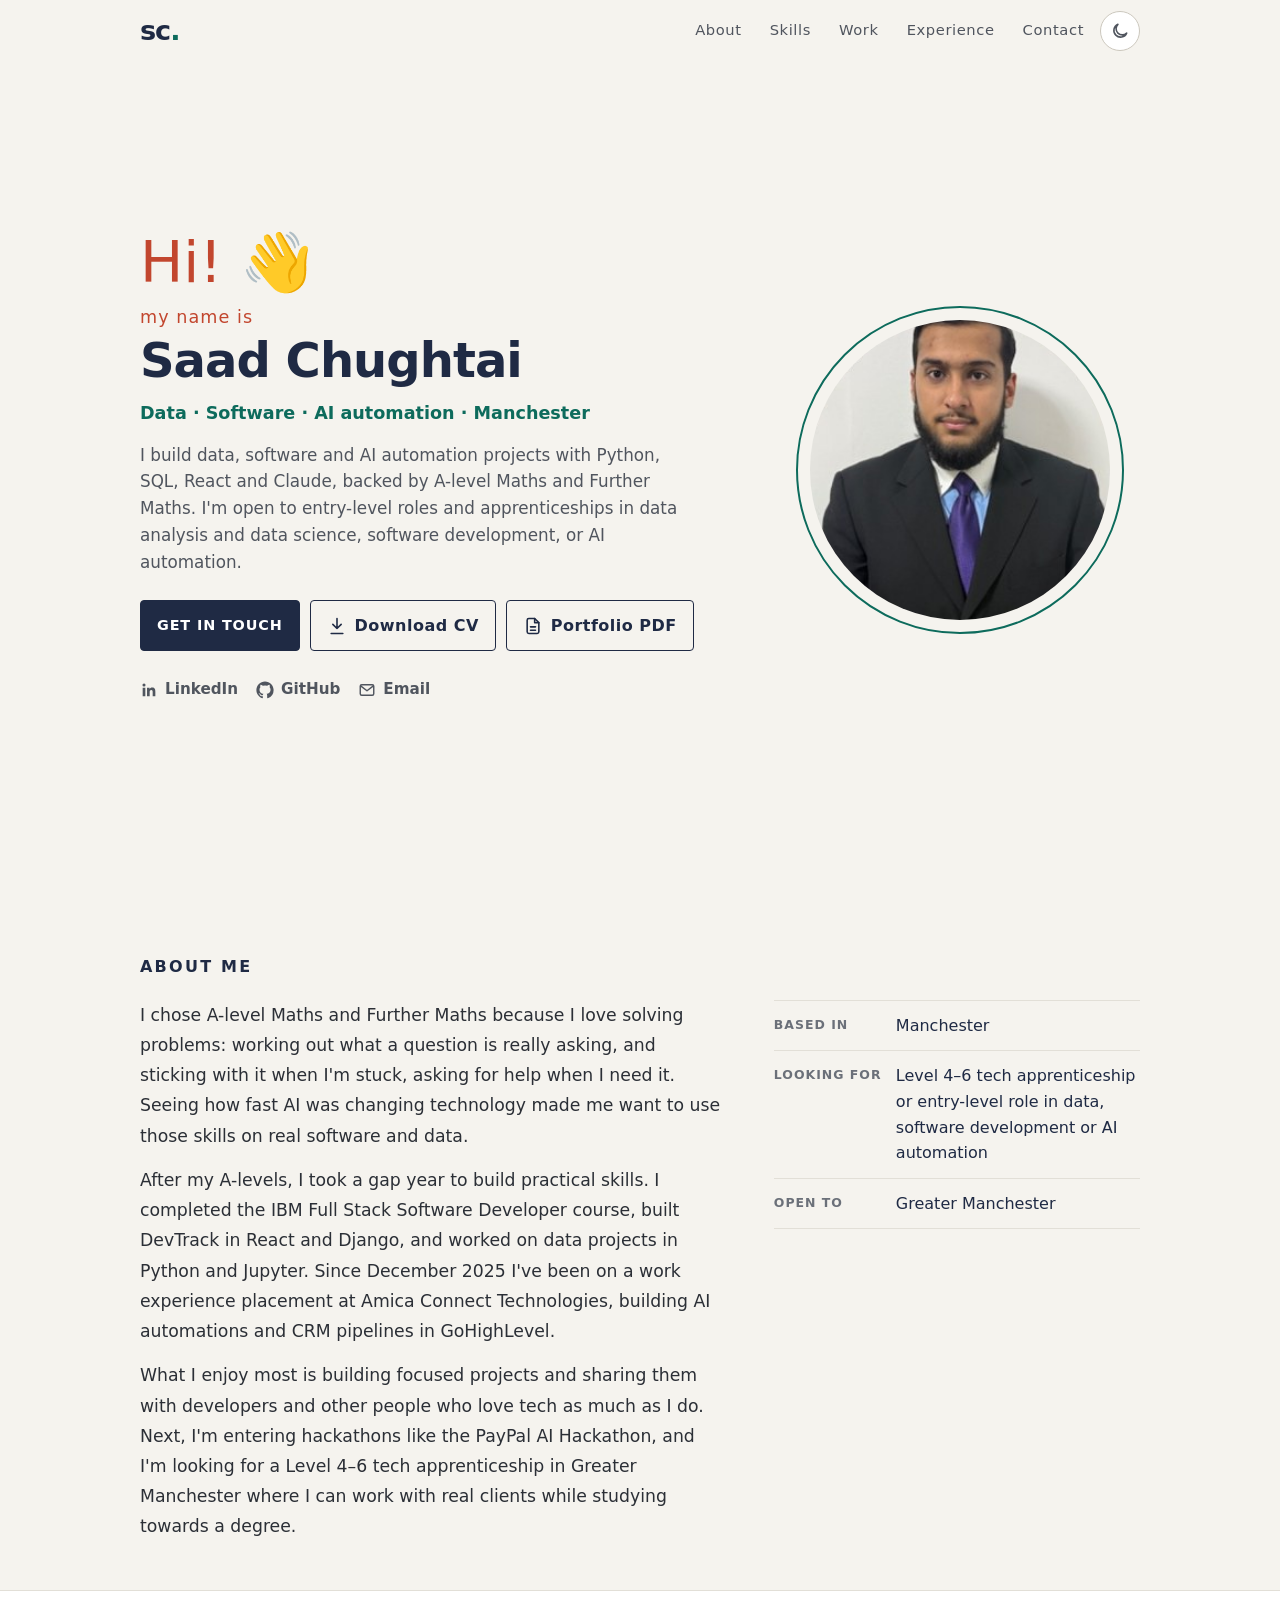
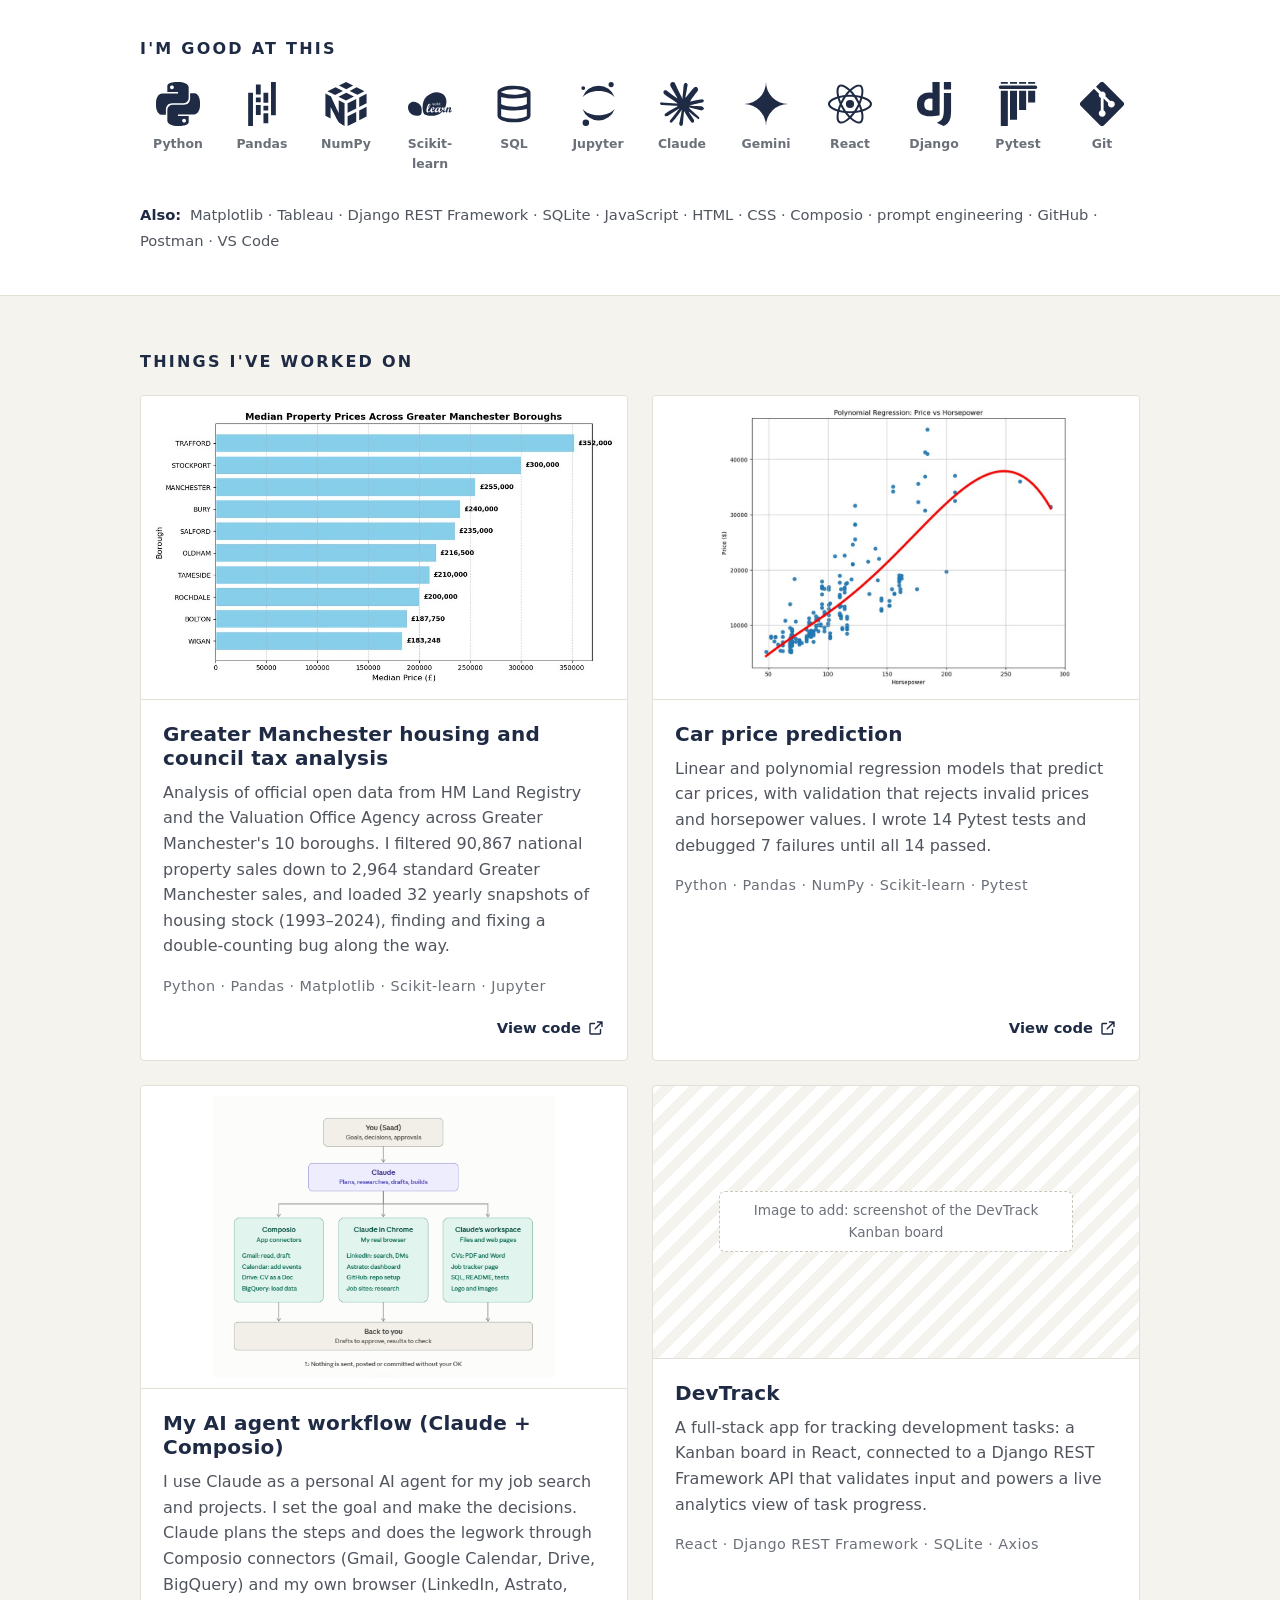
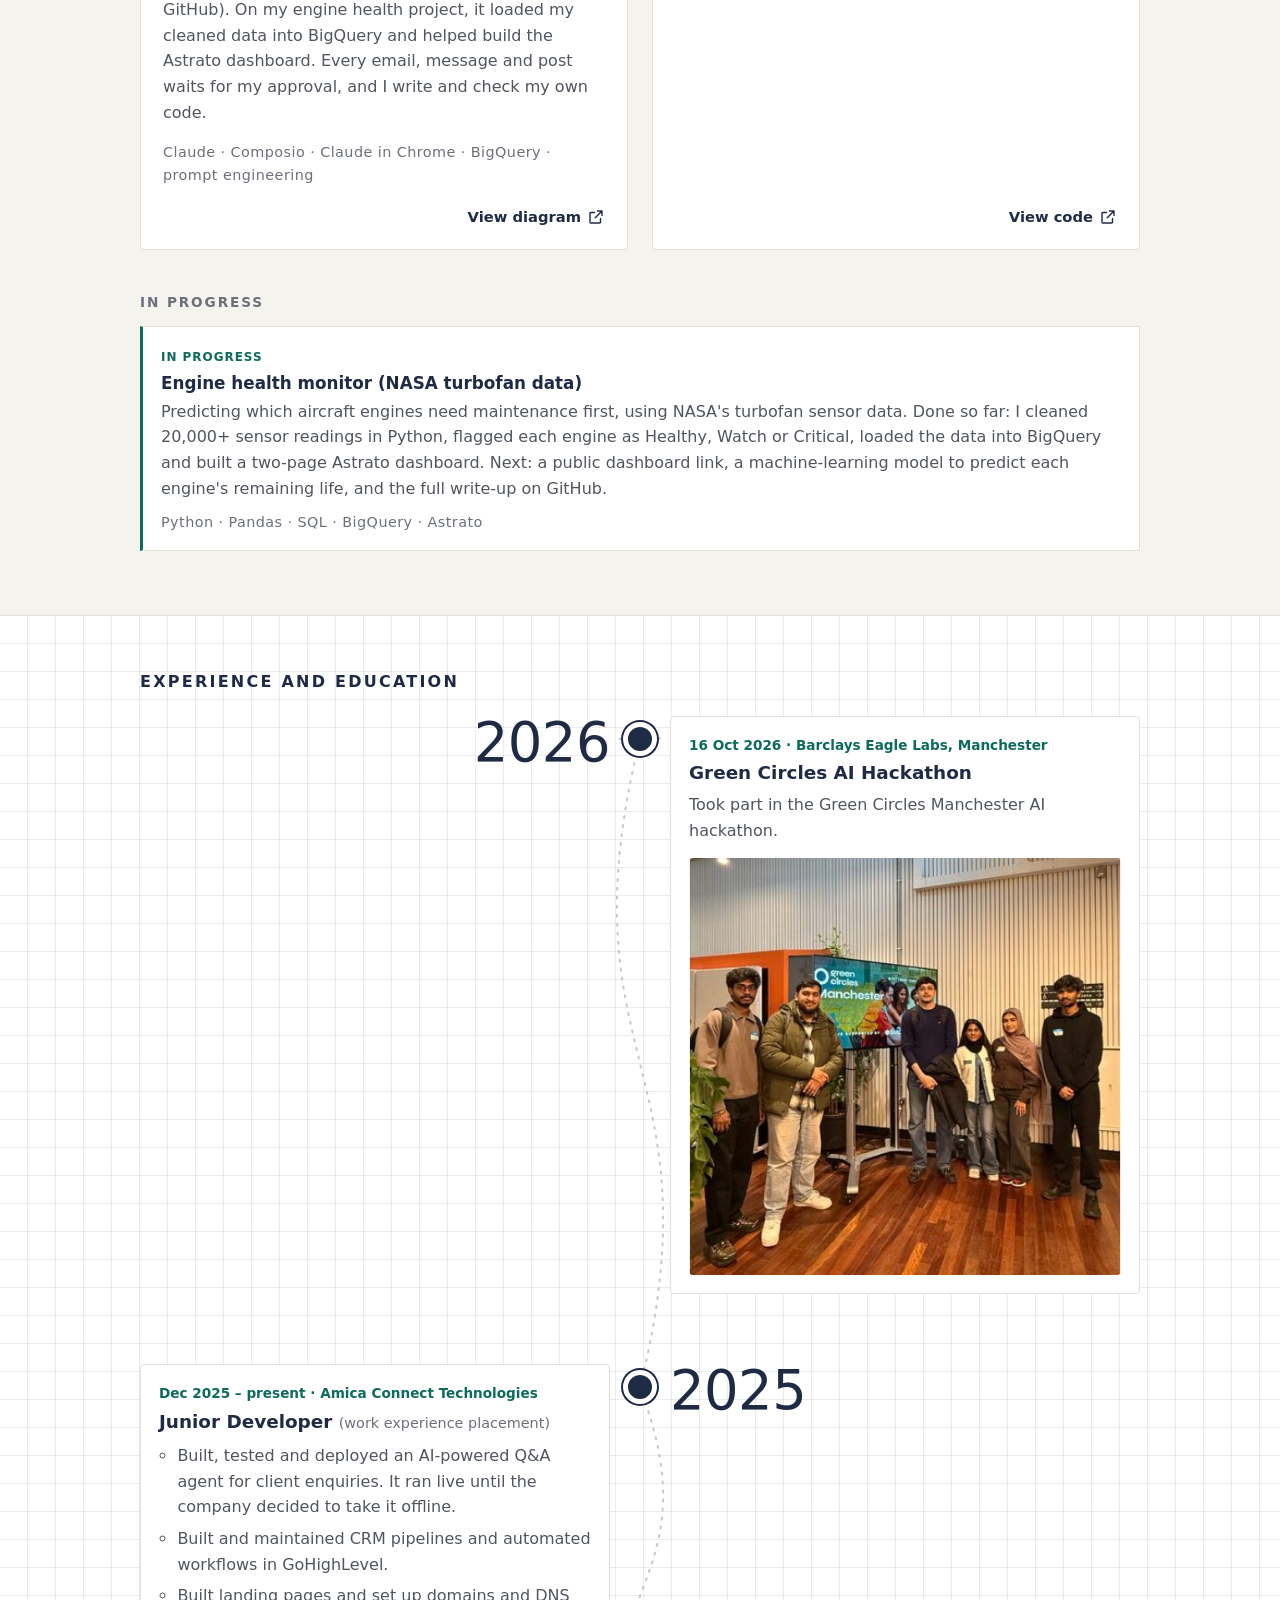
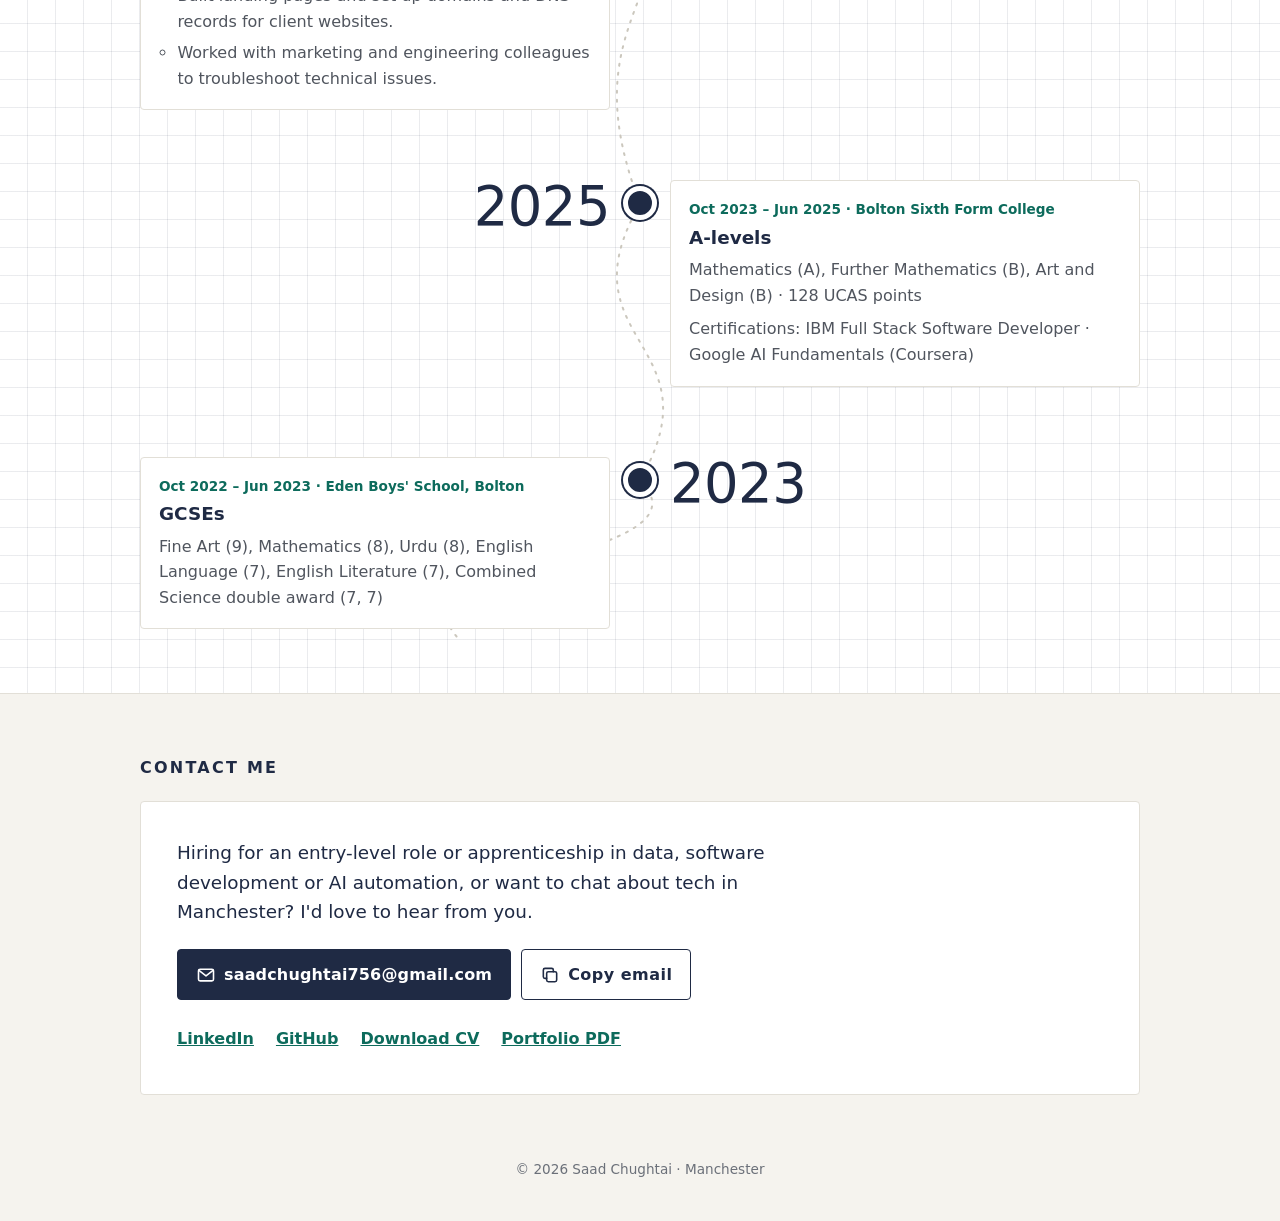
==== commit af5599cb: "Publish About me section; update portfolio PDF profile Co-Authored-By: Claude Opus 5.5 <noreply@anth" ====
--- a/index.html
+++ b/index.html
@@ -16,7 +16,7 @@
   <meta property="og:image" content="https://sc-freelance.github.io/images/headshot.jpg">
 
   <link rel="icon" href="images/favicon.svg" type="image/svg+xml">
-  <link rel="stylesheet" href="styles.css?v=6">
+  <link rel="stylesheet" href="styles.css?v=7">
   <script>
     /* Apply a saved light/dark choice before the page paints, and mark that JS is on */
     document.documentElement.classList.add('js');
@@ -39,7 +39,7 @@
     <div class="topbar-inner">
       <a class="mark" href="#top" aria-label="Saad Chughtai, back to top">sc<span>.</span></a>
       <nav class="nav" aria-label="Sections">
-        <a class="nav-wide draft" href="#about">About</a>
+        <a class="nav-wide" href="#about">About</a>
         <a class="nav-wide" href="#skills">Skills</a>
         <a href="#work">Work</a>
         <a href="#experience">Experience</a>
@@ -93,19 +93,19 @@
     </section>
 
     <!-- ============ ABOUT ME (draft) ============ -->
-    <section id="about" class="about draft" aria-labelledby="about-h">
+    <section id="about" class="about" aria-labelledby="about-h">
       <div class="wrap">
         <h2 id="about-h" class="eyebrow">About me</h2>
         <div class="about-grid">
           <div class="about-text reveal">
-            <p><span class="todo">Why data, in 2–3 sentences in your own words. For example, what about Maths and Further Maths pulled you towards data, or the moment you got hooked.</span></p>
-            <p><span class="todo">What you enjoy and what you want next: the kind of problems, team or industry you'd like to work in, and what you'd bring.</span></p>
+            <p>I chose A-level Maths and Further Maths because I love solving problems: working out what a question is really asking, and sticking with it when I'm stuck, asking for help when I need it. Seeing how fast AI was changing technology made me want to use those skills on real software and data.</p>
+            <p>After my A-levels, I took a gap year to build practical skills. I completed the IBM Full Stack Software Developer course, built DevTrack in React and Django, and worked on data projects in Python and Jupyter. Since December 2025 I've been on a work experience placement at Amica Connect Technologies, building AI automations and CRM pipelines in GoHighLevel.</p>
+            <p>What I enjoy most is building focused projects and sharing them with developers and other people who love tech as much as I do. Next, I'm entering hackathons like the PayPal AI Hackathon, and I'm looking for a Level 4–6 tech apprenticeship in Greater Manchester where I can work with real clients while studying towards a degree.</p>
           </div>
           <dl class="about-facts reveal">
             <div><dt>Based in</dt><dd>Manchester</dd></div>
-            <div><dt>Looking for</dt><dd>Entry-level role or apprenticeship in data, software development or AI automation</dd></div>
-            <div><dt>Open to</dt><dd><span class="todo">Greater Manchester / North West / remote?</span></dd></div>
-            <div><dt>Available</dt><dd><span class="todo">e.g. immediately</span></dd></div>
+            <div><dt>Looking for</dt><dd>Level 4–6 tech apprenticeship or entry-level role in data, software development or AI automation</dd></div>
+            <div><dt>Open to</dt><dd>Greater Manchester</dd></div>
           </dl>
         </div>
       </div>
@@ -360,7 +360,7 @@
         <h2 id="contact-h" class="eyebrow">Contact me</h2>
         <div class="contact reveal">
           <p class="contact-lead live-only">Hiring for an entry-level role or apprenticeship in data, software development or AI automation, or want to chat about tech in Manchester? I'd love to hear from you.</p>
-          <p class="contact-lead draft">I'm looking for an entry-level role or apprenticeship in data, software development or AI automation in <span class="todo">Greater Manchester and the North West / remote?</span>. If you're hiring, or want to talk about tech in Manchester, get in touch.</p>
+          <p class="contact-lead draft">I'm looking for an entry-level role or apprenticeship in data, software development or AI automation in Greater Manchester. If you're hiring, or want to talk about tech in Manchester, get in touch.</p>
           <div class="email-row">
             <a class="btn btn-primary btn-big" href="mailto:saadchughtai756@gmail.com">
               <svg viewBox="0 0 24 24" aria-hidden="true"><rect x="3" y="5" width="18" height="14" rx="2"/><path d="m3.5 6.5 8.5 6.5 8.5-6.5"/></svg>
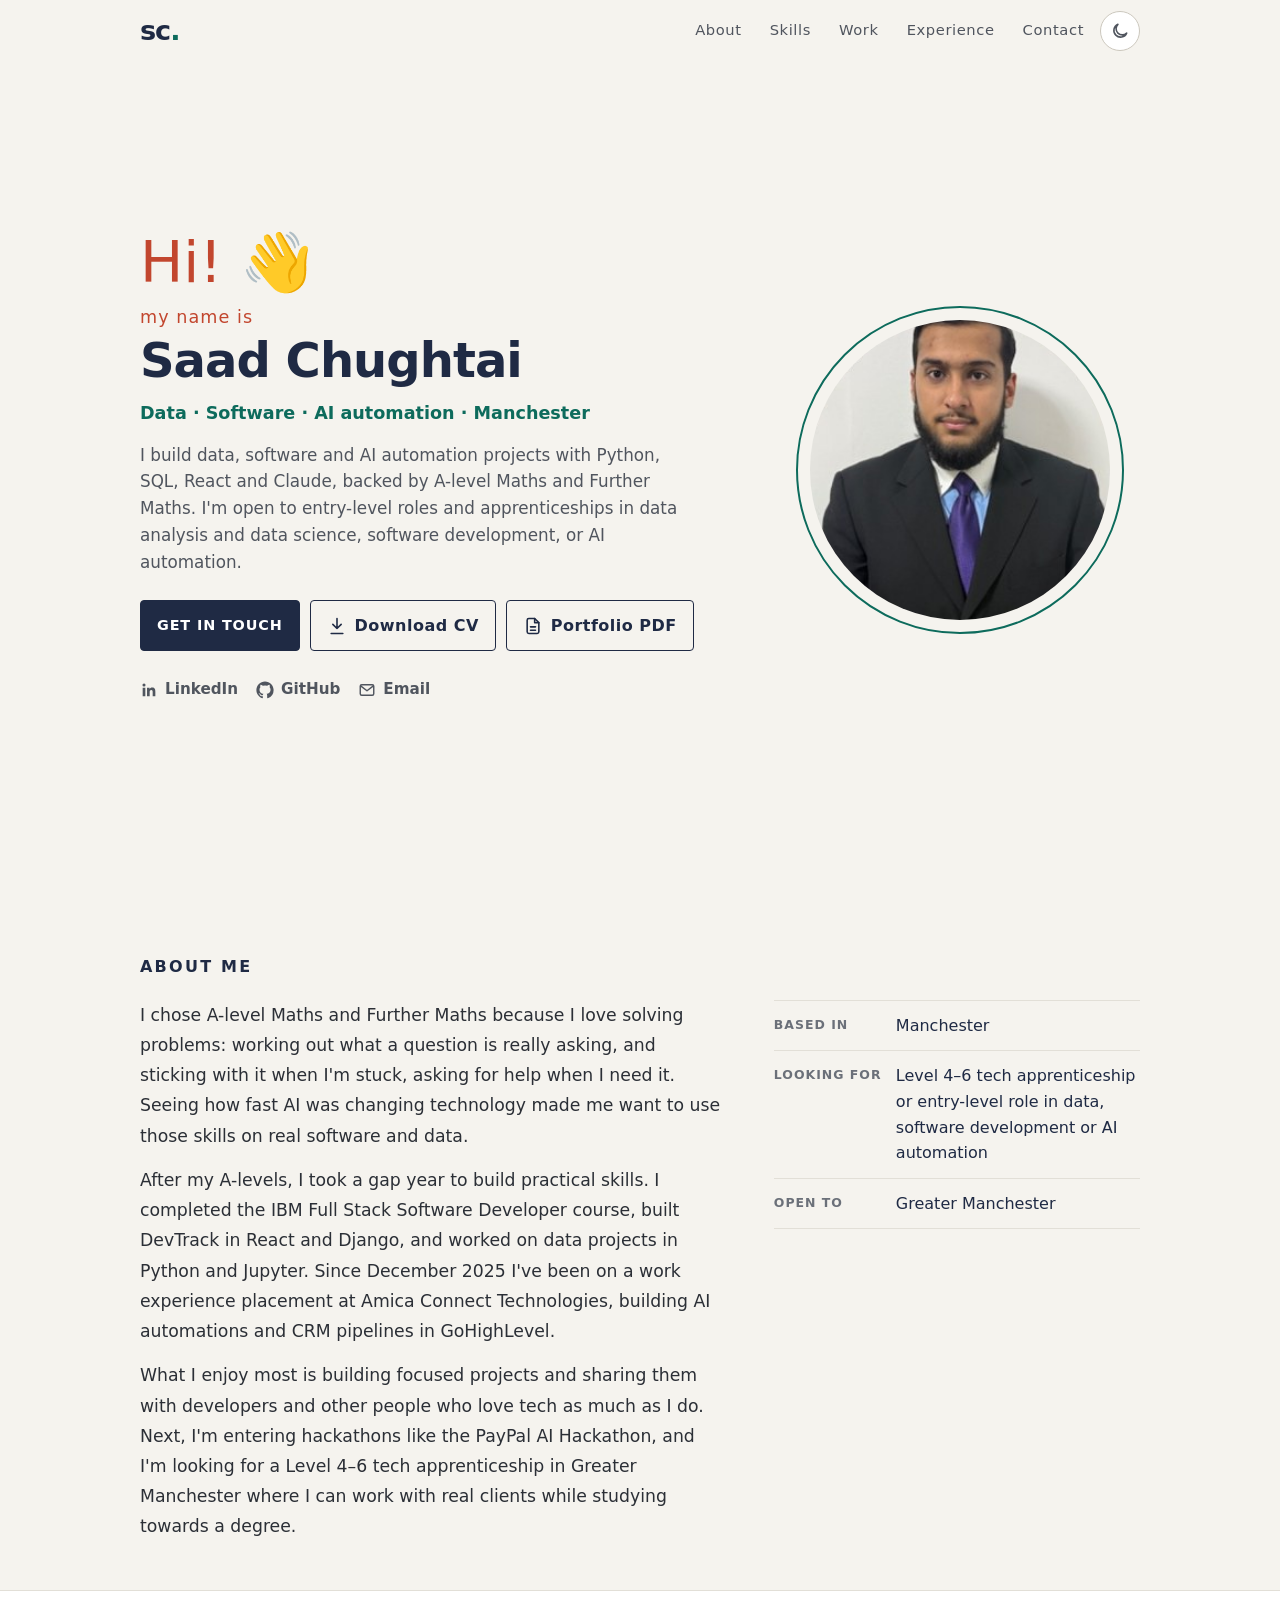
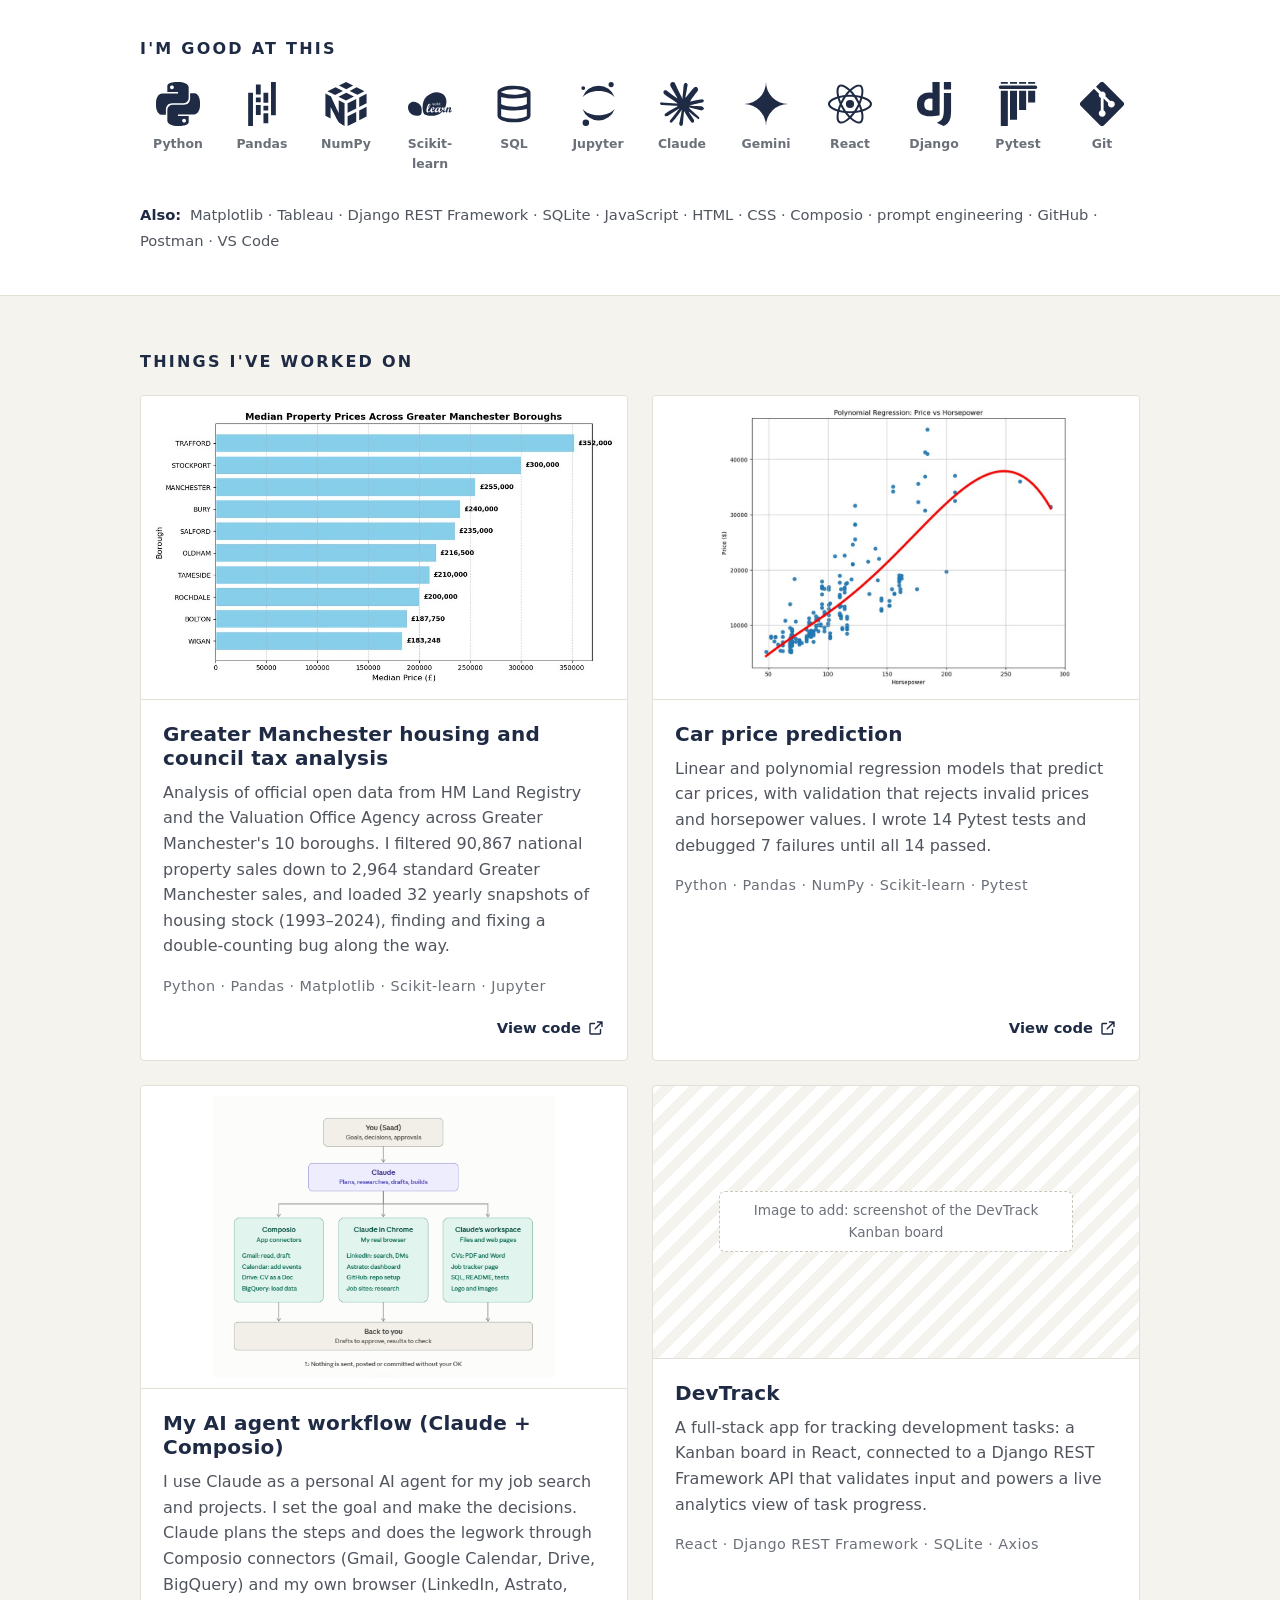
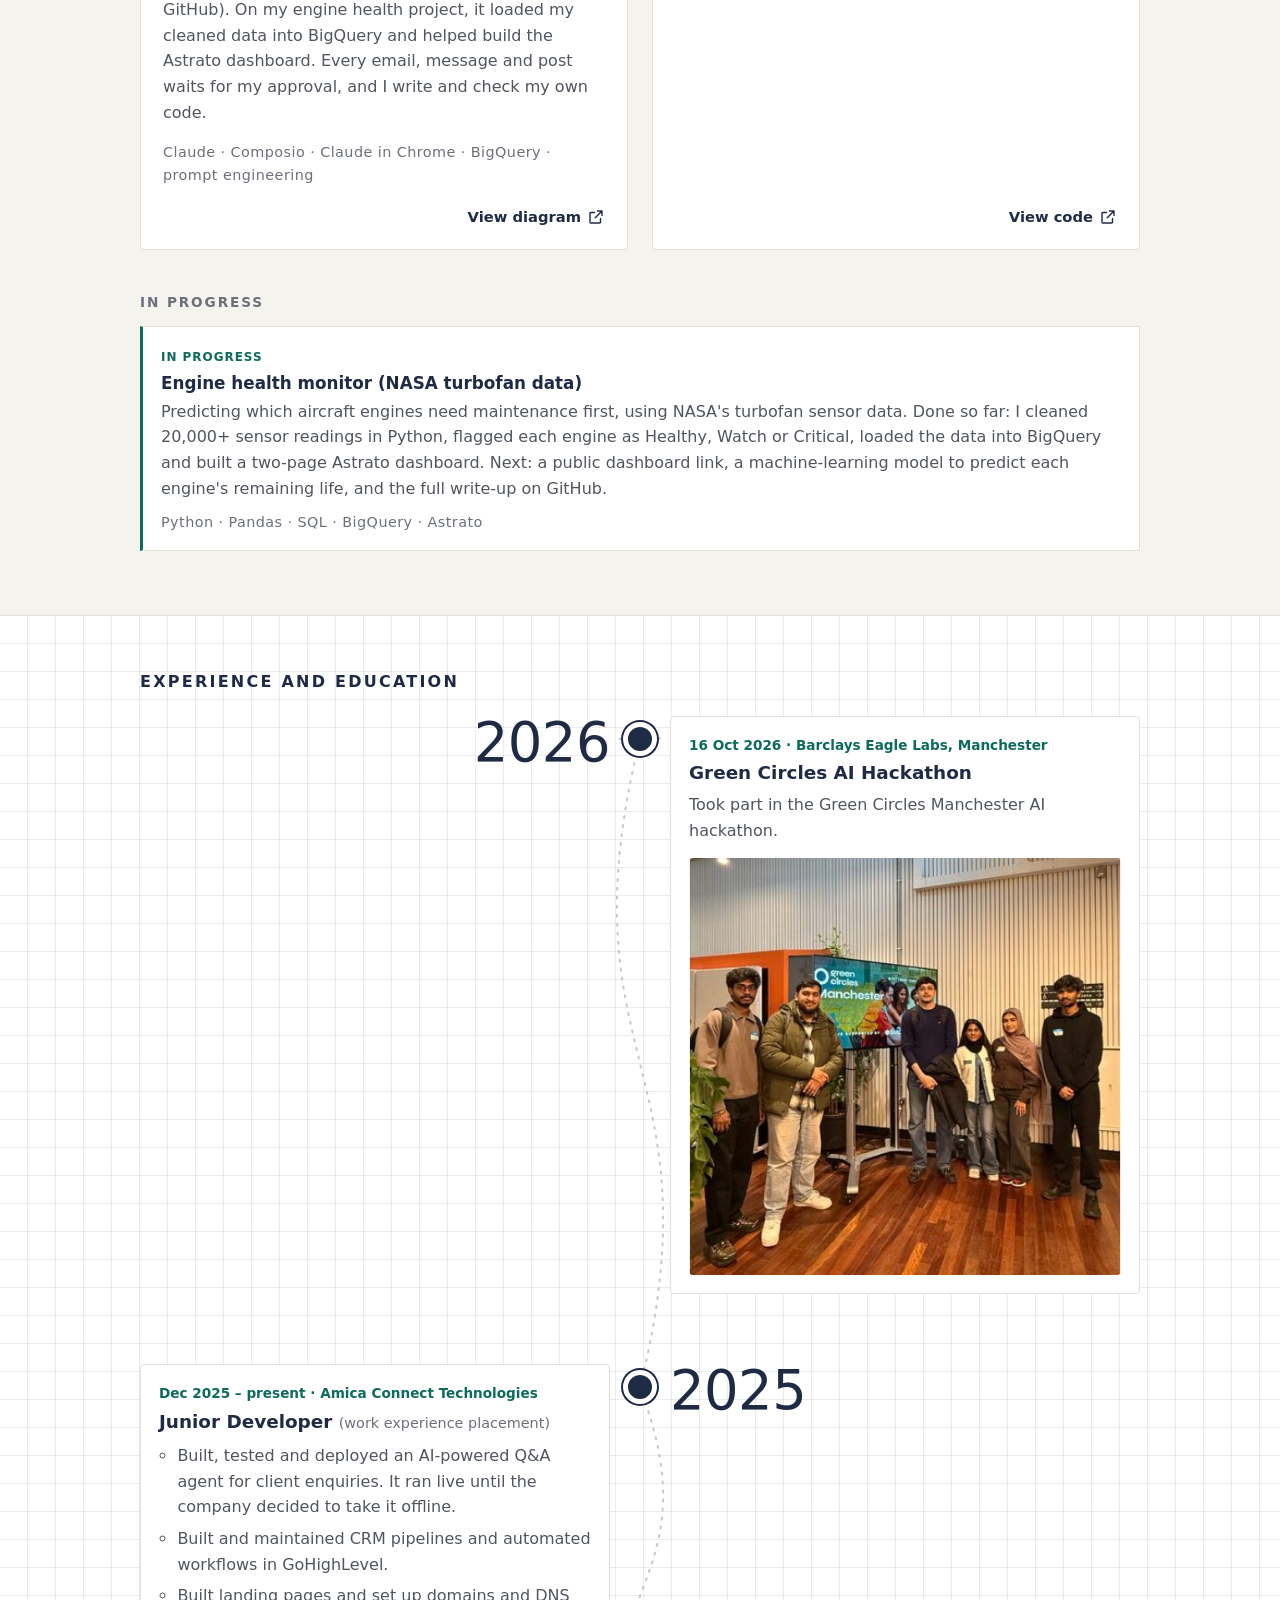
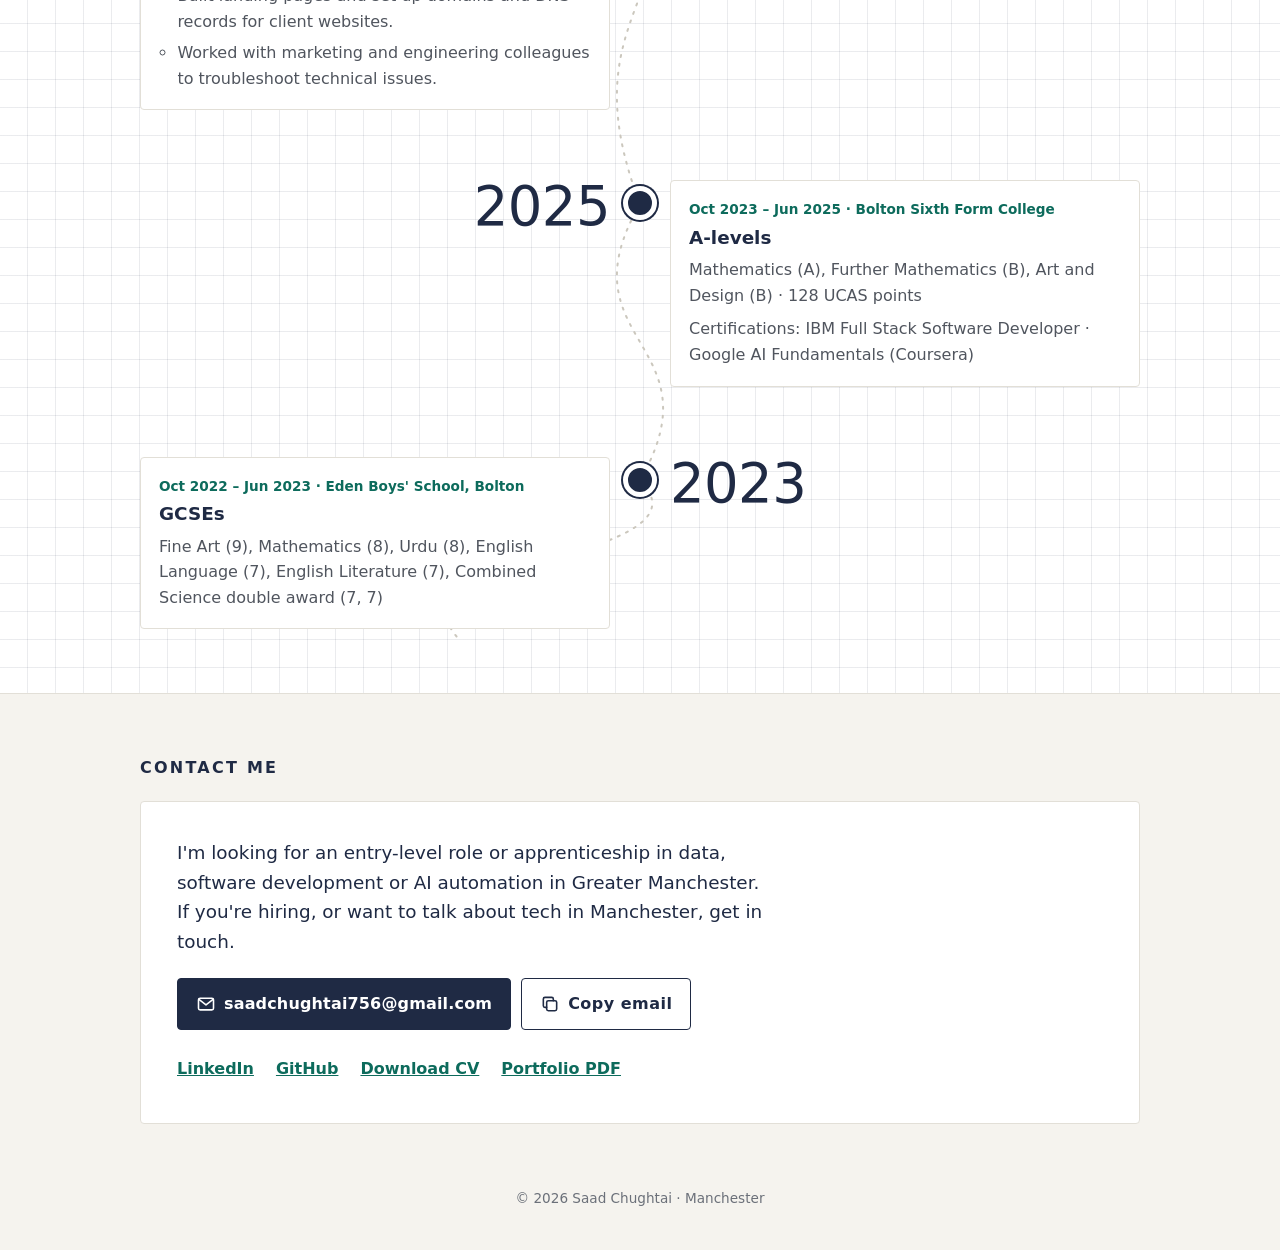
==== commit 7680811c: "Publish new contact wording Co-Authored-By: Claude Opus 5.5 <noreply@anthropic.com> Claude-Session: " ====
--- a/index.html
+++ b/index.html
@@ -359,8 +359,7 @@
       <div class="wrap">
         <h2 id="contact-h" class="eyebrow">Contact me</h2>
         <div class="contact reveal">
-          <p class="contact-lead live-only">Hiring for an entry-level role or apprenticeship in data, software development or AI automation, or want to chat about tech in Manchester? I'd love to hear from you.</p>
-          <p class="contact-lead draft">I'm looking for an entry-level role or apprenticeship in data, software development or AI automation in Greater Manchester. If you're hiring, or want to talk about tech in Manchester, get in touch.</p>
+          <p class="contact-lead">I'm looking for an entry-level role or apprenticeship in data, software development or AI automation in Greater Manchester. If you're hiring, or want to talk about tech in Manchester, get in touch.</p>
           <div class="email-row">
             <a class="btn btn-primary btn-big" href="mailto:saadchughtai756@gmail.com">
               <svg viewBox="0 0 24 24" aria-hidden="true"><rect x="3" y="5" width="18" height="14" rx="2"/><path d="m3.5 6.5 8.5 6.5 8.5-6.5"/></svg>
